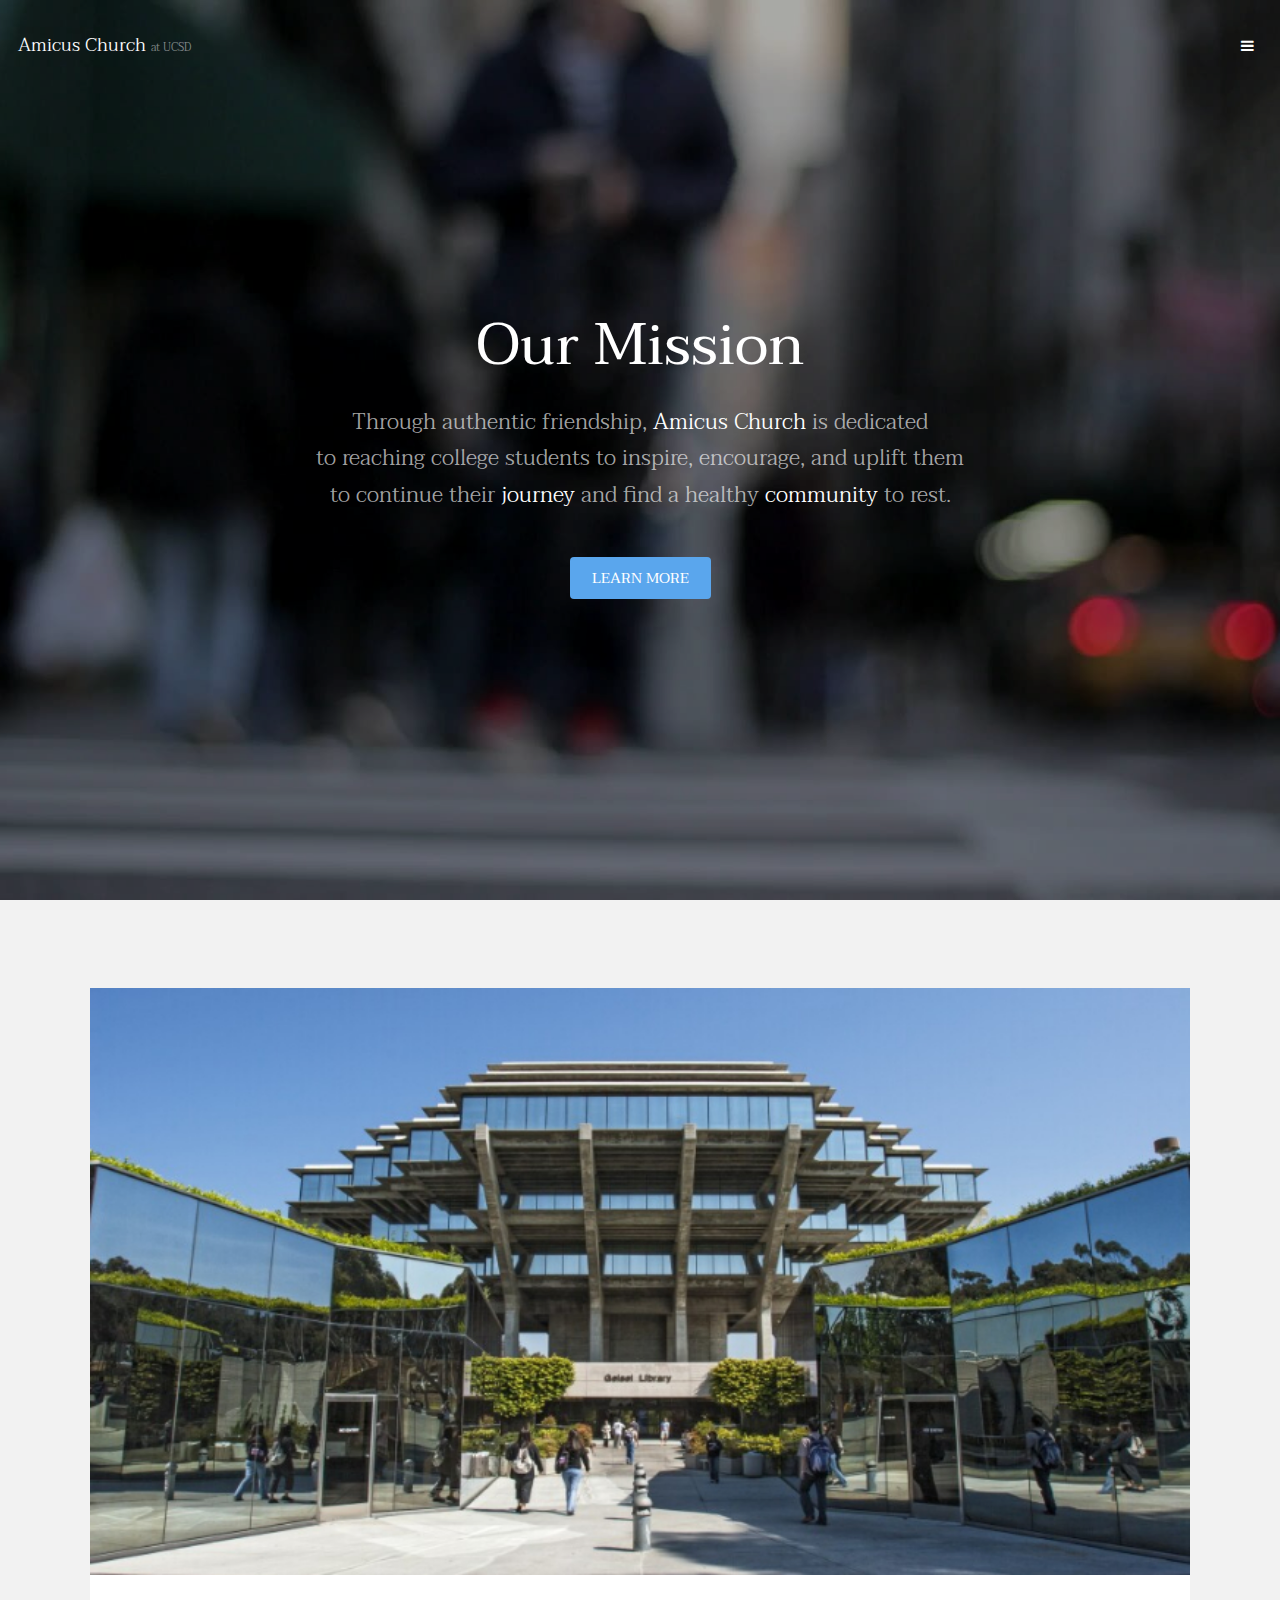
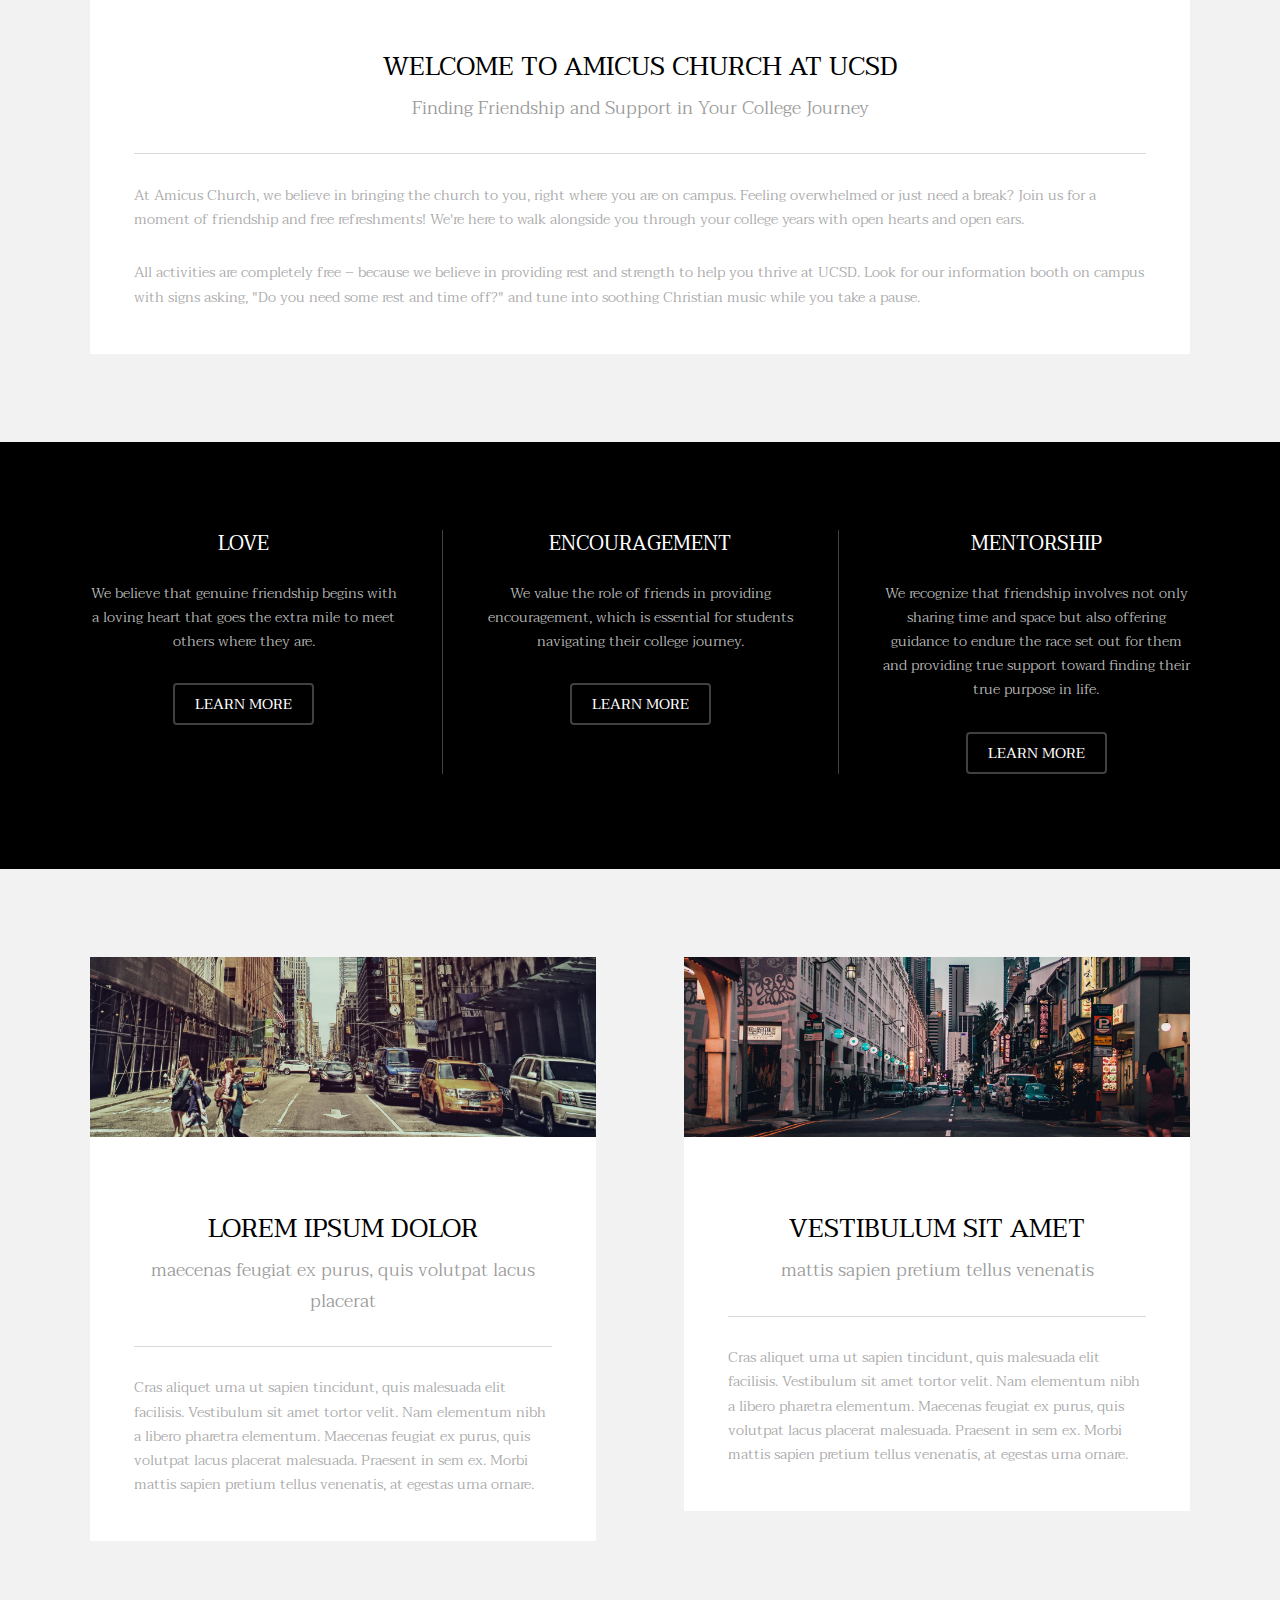
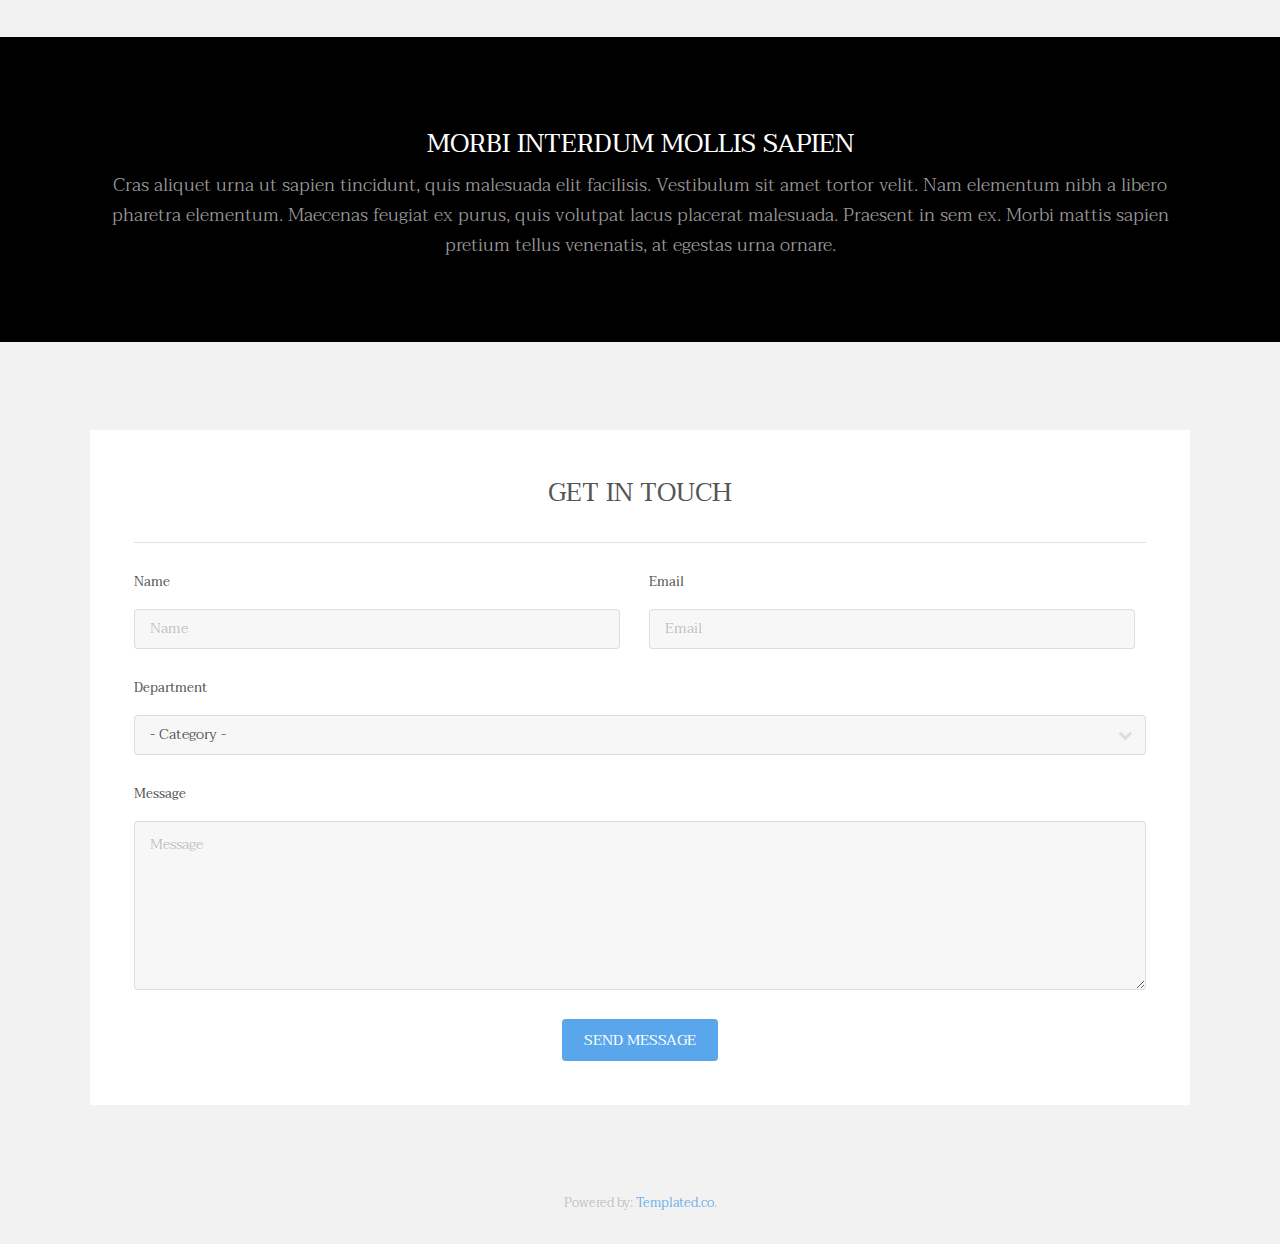
==== index.html @ c32681cb "Update index.html" ====
<!DOCTYPE HTML>
<!--
	Transitive by TEMPLATED
	templated.co @templatedco
	Released for free under the Creative Commons Attribution 3.0 license (templated.co/license)
--><html><head><title>Amicus Church at UCSD</title><meta charset="utf-8"><meta name="robots" content="index, follow, max-image-preview:large, max-snippet:-1, max-video-preview:-1"><meta name="viewport" content="width=device-width, initial-scale=1"><link rel="stylesheet" href="assets/css/main.css"></head><body>

		<!-- Header -->
			<header id="header" class="alt"><div class="logo"><a href="index.html">Amicus Church <span>at UCSD</span></a></div>
				<a href="#menu" class="toggle"><span>Menu</span></a>
			</header><!-- Nav --><nav id="menu"><ul class="links"><li><a href="index.html">Home</a></li>
					<li><a href="generic.html">Generic</a></li>
					<li><a href="elements.html">Elements</a></li>
				</ul></nav><!-- Banner --><!--
			To use a video as your background, set data-video to the name of your video without
			its extension (eg. images/banner). Your video must be available in both .mp4 and .webm
			formats to work correctly.
		--><section id="banner" data-video="images/banner"><div class="inner">
					<h1>Our Mission</h1>
					<p>Through authentic friendship, <a href="https://templated.co/">Amicus Church</a> is dedicated <br>to reaching college students 
					to inspire, encourage, and uplift them <br>to continue their <a href="https://templated.co/license">journey</a> and 
					find a healthy <a href="https://templated.co/license">community</a> to rest.</p>
					<a href="#one" class="button special scrolly">Learn More</a>
				</div>
			</section><!-- One --><section id="one" class="wrapper style2"><div class="inner">
					<div>
						<div class="box">
							<div class="image fit">
								<img src="images/pic01.jpg" alt="" width="1750" height="750"></div>
							<div class="content">
								<header class="align-center"><h2>Welcome to Amicus Church at UCSD</h2>
									<p>Finding Friendship and Support in Your College Journey</p>
								</header><hr><p>At Amicus Church, we believe in bringing the church to you, right where you are on campus. Feeling overwhelmed or just need a break? Join us for a moment of friendship and free refreshments! We're here to walk alongside you through your college years with open hearts and open ears.</p>
								<p>All activities are completely free – because we believe in providing rest and strength to help you thrive at UCSD. Look for our information booth on campus with signs asking, "Do you need some rest and time off?" and tune into soothing Christian music while you take a pause.</p>
							</div>
						</div>
					</div>
				</div>
			</section><!-- Two --><section id="two" class="wrapper style3"><div class="inner">
					<div id="flexgrid">
						<div>
							<header><h3>Love</h3>
							</header><p>We believe that genuine friendship begins with a loving heart that goes the extra mile to meet others where they are.</p>
							<ul class="actions"><li><a href="#" class="button alt">Learn More</a></li>
							</ul></div>
						<div>
							<header><h3>Encouragement</h3>
							</header><p>We value the role of friends in providing encouragement, which is essential for students navigating their college journey.</p>
							<ul class="actions"><li><a href="#" class="button alt">Learn More</a></li>
							</ul></div>
						<div>
							<header><h3>Mentorship</h3>
							</header><p>We recognize that friendship involves not only sharing time and space but also offering guidance to endure the race set out for them and providing true support toward finding their true purpose in life.</p>
							<ul class="actions"><li><a href="#" class="button alt">Learn More</a></li>
							</ul></div>
					</div>
				</div>
			</section><!-- Three --><section id="three" class="wrapper style2"><div class="inner">
					<div class="grid-style">

						<div>
							<div class="box">
								<div class="image fit">
									<img src="images/pic02.jpg" alt="" width="3472" height="1236"></div>
								<div class="content">
									<header class="align-center"><h2>Lorem ipsum dolor</h2>
										<p>maecenas feugiat ex purus, quis volutpat lacus placerat</p>
									</header><hr><p> Cras aliquet urna ut sapien tincidunt, quis malesuada elit facilisis. Vestibulum sit amet tortor velit. Nam elementum nibh a libero pharetra elementum. Maecenas feugiat ex purus, quis volutpat lacus placerat malesuada. Praesent in sem ex. Morbi mattis sapien pretium tellus venenatis, at egestas urna ornare.</p>
								</div>
							</div>
						</div>

						<div>
							<div class="box">
								<div class="image fit">
									<img src="images/pic03.jpg" alt="" width="3472" height="1236"></div>
								<div class="content">
									<header class="align-center"><h2>Vestibulum sit amet</h2>
										<p>mattis sapien pretium tellus venenatis</p>
									</header><hr><p> Cras aliquet urna ut sapien tincidunt, quis malesuada elit facilisis. Vestibulum sit amet tortor velit. Nam elementum nibh a libero pharetra elementum. Maecenas feugiat ex purus, quis volutpat lacus placerat malesuada. Praesent in sem ex. Morbi mattis sapien pretium tellus venenatis, at egestas urna ornare.</p>
								</div>
							</div>
						</div>

					</div>
				</div>
			</section><!-- Four --><section id="four" class="wrapper style3"><div class="inner">

					<header class="align-center"><h2>Morbi interdum mollis sapien</h2>
						<p>Cras aliquet urna ut sapien tincidunt, quis malesuada elit facilisis. Vestibulum sit amet tortor velit. Nam elementum nibh a libero pharetra elementum. Maecenas feugiat ex purus, quis volutpat lacus placerat malesuada. Praesent in sem ex. Morbi mattis sapien pretium tellus venenatis, at egestas urna ornare.</p>
					</header></div>
			</section><!-- Footer --><footer id="footer" class="wrapper"><div class="inner">
					<section><div class="box">
							<div class="content">
								<h2 class="align-center">Get in Touch</h2>
								<hr><form action="#" method="post">
									<div class="field half first">
										<label for="name">Name</label>
										<input name="name" id="name" type="text" placeholder="Name"></div>
									<div class="field half">
										<label for="email">Email</label>
										<input name="email" id="email" type="email" placeholder="Email"></div>
									<div class="field">
										<label for="dept">Department</label>
										<div class="select-wrapper">
											<select name="dept" id="dept"><option value="">- Category -</option><option value="1">Manufacturing</option><option value="1">Shipping</option><option value="1">Administration</option><option value="1">Human Resources</option></select></div>
									</div>
									<div class="field">
										<label for="message">Message</label>
										<textarea name="message" id="message" rows="6" placeholder="Message"></textarea></div>
									<ul class="actions align-center"><li><input value="Send Message" class="button special" type="submit"></li>
									</ul></form>
							</div>
						</div>
					</section></div>
			</footer><div class="copyright">
				Powered by: <a href="https://templated.co/">Templated.co</a>.
			</div>

		<!-- Scripts -->
			<script src="assets/js/jquery.min.js"></script><script src="assets/js/jquery.scrolly.min.js"></script><script src="assets/js/jquery.scrollex.min.js"></script><script src="assets/js/skel.min.js"></script><script src="assets/js/util.js"></script><script src="assets/js/main.js"></script></body></html>
---- assets/css/main.css ----
@charset "UTF-8";
@import url(font-awesome.min.css);
@import url("https://fonts.googleapis.com/css?family=Taviraj:300,400,700,300i,400i,700i");

/*
	Transitive by TEMPLATED
	templated.co @templatedco
	Released for free under the Creative Commons Attribution 3.0 license (templated.co/license)
*/

/* Reset */

	html, body, div, span, applet, object, iframe, h1, h2, h3, h4, h5, h6, p, blockquote, pre, a, abbr, acronym, address, big, cite, code, del, dfn, em, img, ins, kbd, q, s, samp, small, strike, strong, sub, sup, tt, var, b, u, i, center, dl, dt, dd, ol, ul, li, fieldset, form, label, legend, table, caption, tbody, tfoot, thead, tr, th, td, article, aside, canvas, details, embed, figure, figcaption, footer, header, hgroup, menu, nav, output, ruby, section, summary, time, mark, audio, video {
		margin: 0;
		padding: 0;
		border: 0;
		font-size: 100%;
		font: inherit;
		vertical-align: baseline;
	}

	article, aside, details, figcaption, figure, footer, header, hgroup, menu, nav, section {
		display: block;
	}

	body {
		line-height: 1;
	}
.image.fit img {
	width: 100%;
	height: auto;
}
	ol, ul {
		list-style: none;
	}

	blockquote, q {
		quotes: none;
	}

	blockquote:before, blockquote:after, q:before, q:after {
		content: '';
		content: none;
	}

	table {
		border-collapse: collapse;
		border-spacing: 0;
	}

	body {
		-webkit-text-size-adjust: none;
	}

/* Box Model */

	*, *:before, *:after {
		-moz-box-sizing: border-box;
		-webkit-box-sizing: border-box;
		box-sizing: border-box;
	}

/* Containers */

	.container {
		margin-left: auto;
		margin-right: auto;
	}

	.container.\31 25\25 {
		width: 100%;
		max-width: 100rem;
		min-width: 80rem;
	}

	.container.\37 5\25 {
		width: 60rem;
	}

	.container.\35 0\25 {
		width: 40rem;
	}

	.container.\32 5\25 {
		width: 20rem;
	}

	.container {
		width: 80rem;
	}

	@media screen and (max-width: 1680px) {

		.container.\31 25\25 {
			width: 100%;
			max-width: 100rem;
			min-width: 80rem;
		}

		.container.\37 5\25 {
			width: 60rem;
		}

		.container.\35 0\25 {
			width: 40rem;
		}

		.container.\32 5\25 {
			width: 20rem;
		}

		.container {
			width: 80rem;
		}

	}

	@media screen and (max-width: 1280px) {

		.container.\31 25\25 {
			width: 100%;
			max-width: 81.25rem;
			min-width: 65rem;
		}

		.container.\37 5\25 {
			width: 48.75rem;
		}

		.container.\35 0\25 {
			width: 32.5rem;
		}

		.container.\32 5\25 {
			width: 16.25rem;
		}

		.container {
			width: 65rem;
		}

	}

	@media screen and (max-width: 980px) {

		.container.\31 25\25 {
			width: 100%;
			max-width: 112.5%;
			min-width: 90%;
		}

		.container.\37 5\25 {
			width: 67.5%;
		}

		.container.\35 0\25 {
			width: 45%;
		}

		.container.\32 5\25 {
			width: 22.5%;
		}

		.container {
			width: 90%;
		}

	}

	@media screen and (max-width: 736px) {

		.container.\31 25\25 {
			width: 100%;
			max-width: 112.5%;
			min-width: 90%;
		}

		.container.\37 5\25 {
			width: 67.5%;
		}

		.container.\35 0\25 {
			width: 45%;
		}

		.container.\32 5\25 {
			width: 22.5%;
		}

		.container {
			width: 90% !important;
		}

	}

	@media screen and (max-width: 480px) {

		.container.\31 25\25 {
			width: 100%;
			max-width: 112.5%;
			min-width: 90%;
		}

		.container.\37 5\25 {
			width: 67.5%;
		}

		.container.\35 0\25 {
			width: 45%;
		}

		.container.\32 5\25 {
			width: 22.5%;
		}

		.container {
			width: 90% !important;
		}

	}

/* Grid */

	.row {
		border-bottom: solid 1px transparent;
		-moz-box-sizing: border-box;
		-webkit-box-sizing: border-box;
		box-sizing: border-box;
	}

	.row > * {
		float: left;
		-moz-box-sizing: border-box;
		-webkit-box-sizing: border-box;
		box-sizing: border-box;
	}

	.row:after, .row:before {
		content: '';
		display: block;
		clear: both;
		height: 0;
	}

	.row.uniform > * > :first-child {
		margin-top: 0;
	}

	.row.uniform > * > :last-child {
		margin-bottom: 0;
	}

	.row.\30 \25 > * {
		padding: 0 0 0 0rem;
	}

	.row.\30 \25 {
		margin: 0 0 -1px 0rem;
	}

	.row.uniform.\30 \25 > * {
		padding: 0rem 0 0 0rem;
	}

	.row.uniform.\30 \25 {
		margin: 0rem 0 -1px 0rem;
	}

	.row > * {
		padding: 0 0 0 2rem;
	}

	.row {
		margin: 0 0 -1px -2rem;
	}

	.row.uniform > * {
		padding: 2rem 0 0 2rem;
	}

	.row.uniform {
		margin: -2rem 0 -1px -2rem;
	}

	.row.\32 00\25 > * {
		padding: 0 0 0 4rem;
	}

	.row.\32 00\25 {
		margin: 0 0 -1px -4rem;
	}

	.row.uniform.\32 00\25 > * {
		padding: 4rem 0 0 4rem;
	}

	.row.uniform.\32 00\25 {
		margin: -4rem 0 -1px -4rem;
	}

	.row.\31 50\25 > * {
		padding: 0 0 0 3rem;
	}

	.row.\31 50\25 {
		margin: 0 0 -1px -3rem;
	}

	.row.uniform.\31 50\25 > * {
		padding: 3rem 0 0 3rem;
	}

	.row.uniform.\31 50\25 {
		margin: -3rem 0 -1px -3rem;
	}

	.row.\35 0\25 > * {
		padding: 0 0 0 1rem;
	}

	.row.\35 0\25 {
		margin: 0 0 -1px -1rem;
	}

	.row.uniform.\35 0\25 > * {
		padding: 1rem 0 0 1rem;
	}

	.row.uniform.\35 0\25 {
		margin: -1rem 0 -1px -1rem;
	}

	.row.\32 5\25 > * {
		padding: 0 0 0 0.5rem;
	}

	.row.\32 5\25 {
		margin: 0 0 -1px -0.5rem;
	}

	.row.uniform.\32 5\25 > * {
		padding: 0.5rem 0 0 0.5rem;
	}

	.row.uniform.\32 5\25 {
		margin: -0.5rem 0 -1px -0.5rem;
	}

	.\31 2u, .\31 2u\24 {
		width: 100%;
		clear: none;
		margin-left: 0;
	}

	.\31 1u, .\31 1u\24 {
		width: 91.6666666667%;
		clear: none;
		margin-left: 0;
	}

	.\31 0u, .\31 0u\24 {
		width: 83.3333333333%;
		clear: none;
		margin-left: 0;
	}

	.\39 u, .\39 u\24 {
		width: 75%;
		clear: none;
		margin-left: 0;
	}

	.\38 u, .\38 u\24 {
		width: 66.6666666667%;
		clear: none;
		margin-left: 0;
	}

	.\37 u, .\37 u\24 {
		width: 58.3333333333%;
		clear: none;
		margin-left: 0;
	}

	.\36 u, .\36 u\24 {
		width: 50%;
		clear: none;
		margin-left: 0;
	}

	.\35 u, .\35 u\24 {
		width: 41.6666666667%;
		clear: none;
		margin-left: 0;
	}

	.\34 u, .\34 u\24 {
		width: 33.3333333333%;
		clear: none;
		margin-left: 0;
	}

	.\33 u, .\33 u\24 {
		width: 25%;
		clear: none;
		margin-left: 0;
	}

	.\32 u, .\32 u\24 {
		width: 16.6666666667%;
		clear: none;
		margin-left: 0;
	}

	.\31 u, .\31 u\24 {
		width: 8.3333333333%;
		clear: none;
		margin-left: 0;
	}

	.\31 2u\24 + *,
	.\31 1u\24 + *,
	.\31 0u\24 + *,
	.\39 u\24 + *,
	.\38 u\24 + *,
	.\37 u\24 + *,
	.\36 u\24 + *,
	.\35 u\24 + *,
	.\34 u\24 + *,
	.\33 u\24 + *,
	.\32 u\24 + *,
	.\31 u\24 + * {
		clear: left;
	}

	.\-11u {
		margin-left: 91.66667%;
	}

	.\-10u {
		margin-left: 83.33333%;
	}

	.\-9u {
		margin-left: 75%;
	}

	.\-8u {
		margin-left: 66.66667%;
	}

	.\-7u {
		margin-left: 58.33333%;
	}

	.\-6u {
		margin-left: 50%;
	}

	.\-5u {
		margin-left: 41.66667%;
	}

	.\-4u {
		margin-left: 33.33333%;
	}

	.\-3u {
		margin-left: 25%;
	}

	.\-2u {
		margin-left: 16.66667%;
	}

	.\-1u {
		margin-left: 8.33333%;
	}

	@media screen and (max-width: 1680px) {

		.row > * {
			padding: 0 0 0 2rem;
		}

		.row {
			margin: 0 0 -1px -2rem;
		}

		.row.uniform > * {
			padding: 2rem 0 0 2rem;
		}

		.row.uniform {
			margin: -2rem 0 -1px -2rem;
		}

		.row.\32 00\25 > * {
			padding: 0 0 0 4rem;
		}

		.row.\32 00\25 {
			margin: 0 0 -1px -4rem;
		}

		.row.uniform.\32 00\25 > * {
			padding: 4rem 0 0 4rem;
		}

		.row.uniform.\32 00\25 {
			margin: -4rem 0 -1px -4rem;
		}

		.row.\31 50\25 > * {
			padding: 0 0 0 3rem;
		}

		.row.\31 50\25 {
			margin: 0 0 -1px -3rem;
		}

		.row.uniform.\31 50\25 > * {
			padding: 3rem 0 0 3rem;
		}

		.row.uniform.\31 50\25 {
			margin: -3rem 0 -1px -3rem;
		}

		.row.\35 0\25 > * {
			padding: 0 0 0 1rem;
		}

		.row.\35 0\25 {
			margin: 0 0 -1px -1rem;
		}

		.row.uniform.\35 0\25 > * {
			padding: 1rem 0 0 1rem;
		}

		.row.uniform.\35 0\25 {
			margin: -1rem 0 -1px -1rem;
		}

		.row.\32 5\25 > * {
			padding: 0 0 0 0.5rem;
		}

		.row.\32 5\25 {
			margin: 0 0 -1px -0.5rem;
		}

		.row.uniform.\32 5\25 > * {
			padding: 0.5rem 0 0 0.5rem;
		}

		.row.uniform.\32 5\25 {
			margin: -0.5rem 0 -1px -0.5rem;
		}

		.\31 2u\28xlarge\29, .\31 2u\24\28xlarge\29 {
			width: 100%;
			clear: none;
			margin-left: 0;
		}

		.\31 1u\28xlarge\29, .\31 1u\24\28xlarge\29 {
			width: 91.6666666667%;
			clear: none;
			margin-left: 0;
		}

		.\31 0u\28xlarge\29, .\31 0u\24\28xlarge\29 {
			width: 83.3333333333%;
			clear: none;
			margin-left: 0;
		}

		.\39 u\28xlarge\29, .\39 u\24\28xlarge\29 {
			width: 75%;
			clear: none;
			margin-left: 0;
		}

		.\38 u\28xlarge\29, .\38 u\24\28xlarge\29 {
			width: 66.6666666667%;
			clear: none;
			margin-left: 0;
		}

		.\37 u\28xlarge\29, .\37 u\24\28xlarge\29 {
			width: 58.3333333333%;
			clear: none;
			margin-left: 0;
		}

		.\36 u\28xlarge\29, .\36 u\24\28xlarge\29 {
			width: 50%;
			clear: none;
			margin-left: 0;
		}

		.\35 u\28xlarge\29, .\35 u\24\28xlarge\29 {
			width: 41.6666666667%;
			clear: none;
			margin-left: 0;
		}

		.\34 u\28xlarge\29, .\34 u\24\28xlarge\29 {
			width: 33.3333333333%;
			clear: none;
			margin-left: 0;
		}

		.\33 u\28xlarge\29, .\33 u\24\28xlarge\29 {
			width: 25%;
			clear: none;
			margin-left: 0;
		}

		.\32 u\28xlarge\29, .\32 u\24\28xlarge\29 {
			width: 16.6666666667%;
			clear: none;
			margin-left: 0;
		}

		.\31 u\28xlarge\29, .\31 u\24\28xlarge\29 {
			width: 8.3333333333%;
			clear: none;
			margin-left: 0;
		}

		.\31 2u\24\28xlarge\29 + *,
		.\31 1u\24\28xlarge\29 + *,
		.\31 0u\24\28xlarge\29 + *,
		.\39 u\24\28xlarge\29 + *,
		.\38 u\24\28xlarge\29 + *,
		.\37 u\24\28xlarge\29 + *,
		.\36 u\24\28xlarge\29 + *,
		.\35 u\24\28xlarge\29 + *,
		.\34 u\24\28xlarge\29 + *,
		.\33 u\24\28xlarge\29 + *,
		.\32 u\24\28xlarge\29 + *,
		.\31 u\24\28xlarge\29 + * {
			clear: left;
		}

		.\-11u\28xlarge\29 {
			margin-left: 91.66667%;
		}

		.\-10u\28xlarge\29 {
			margin-left: 83.33333%;
		}

		.\-9u\28xlarge\29 {
			margin-left: 75%;
		}

		.\-8u\28xlarge\29 {
			margin-left: 66.66667%;
		}

		.\-7u\28xlarge\29 {
			margin-left: 58.33333%;
		}

		.\-6u\28xlarge\29 {
			margin-left: 50%;
		}

		.\-5u\28xlarge\29 {
			margin-left: 41.66667%;
		}

		.\-4u\28xlarge\29 {
			margin-left: 33.33333%;
		}

		.\-3u\28xlarge\29 {
			margin-left: 25%;
		}

		.\-2u\28xlarge\29 {
			margin-left: 16.66667%;
		}

		.\-1u\28xlarge\29 {
			margin-left: 8.33333%;
		}

	}

	@media screen and (max-width: 1280px) {

		.row > * {
			padding: 0 0 0 1.5rem;
		}

		.row {
			margin: 0 0 -1px -1.5rem;
		}

		.row.uniform > * {
			padding: 1.5rem 0 0 1.5rem;
		}

		.row.uniform {
			margin: -1.5rem 0 -1px -1.5rem;
		}

		.row.\32 00\25 > * {
			padding: 0 0 0 3rem;
		}

		.row.\32 00\25 {
			margin: 0 0 -1px -3rem;
		}

		.row.uniform.\32 00\25 > * {
			padding: 3rem 0 0 3rem;
		}

		.row.uniform.\32 00\25 {
			margin: -3rem 0 -1px -3rem;
		}

		.row.\31 50\25 > * {
			padding: 0 0 0 2.25rem;
		}

		.row.\31 50\25 {
			margin: 0 0 -1px -2.25rem;
		}

		.row.uniform.\31 50\25 > * {
			padding: 2.25rem 0 0 2.25rem;
		}

		.row.uniform.\31 50\25 {
			margin: -2.25rem 0 -1px -2.25rem;
		}

		.row.\35 0\25 > * {
			padding: 0 0 0 0.75rem;
		}

		.row.\35 0\25 {
			margin: 0 0 -1px -0.75rem;
		}

		.row.uniform.\35 0\25 > * {
			padding: 0.75rem 0 0 0.75rem;
		}

		.row.uniform.\35 0\25 {
			margin: -0.75rem 0 -1px -0.75rem;
		}

		.row.\32 5\25 > * {
			padding: 0 0 0 0.375rem;
		}

		.row.\32 5\25 {
			margin: 0 0 -1px -0.375rem;
		}

		.row.uniform.\32 5\25 > * {
			padding: 0.375rem 0 0 0.375rem;
		}

		.row.uniform.\32 5\25 {
			margin: -0.375rem 0 -1px -0.375rem;
		}

		.\31 2u\28large\29, .\31 2u\24\28large\29 {
			width: 100%;
			clear: none;
			margin-left: 0;
		}

		.\31 1u\28large\29, .\31 1u\24\28large\29 {
			width: 91.6666666667%;
			clear: none;
			margin-left: 0;
		}

		.\31 0u\28large\29, .\31 0u\24\28large\29 {
			width: 83.3333333333%;
			clear: none;
			margin-left: 0;
		}

		.\39 u\28large\29, .\39 u\24\28large\29 {
			width: 75%;
			clear: none;
			margin-left: 0;
		}

		.\38 u\28large\29, .\38 u\24\28large\29 {
			width: 66.6666666667%;
			clear: none;
			margin-left: 0;
		}

		.\37 u\28large\29, .\37 u\24\28large\29 {
			width: 58.3333333333%;
			clear: none;
			margin-left: 0;
		}

		.\36 u\28large\29, .\36 u\24\28large\29 {
			width: 50%;
			clear: none;
			margin-left: 0;
		}

		.\35 u\28large\29, .\35 u\24\28large\29 {
			width: 41.6666666667%;
			clear: none;
			margin-left: 0;
		}

		.\34 u\28large\29, .\34 u\24\28large\29 {
			width: 33.3333333333%;
			clear: none;
			margin-left: 0;
		}

		.\33 u\28large\29, .\33 u\24\28large\29 {
			width: 25%;
			clear: none;
			margin-left: 0;
		}

		.\32 u\28large\29, .\32 u\24\28large\29 {
			width: 16.6666666667%;
			clear: none;
			margin-left: 0;
		}

		.\31 u\28large\29, .\31 u\24\28large\29 {
			width: 8.3333333333%;
			clear: none;
			margin-left: 0;
		}

		.\31 2u\24\28large\29 + *,
		.\31 1u\24\28large\29 + *,
		.\31 0u\24\28large\29 + *,
		.\39 u\24\28large\29 + *,
		.\38 u\24\28large\29 + *,
		.\37 u\24\28large\29 + *,
		.\36 u\24\28large\29 + *,
		.\35 u\24\28large\29 + *,
		.\34 u\24\28large\29 + *,
		.\33 u\24\28large\29 + *,
		.\32 u\24\28large\29 + *,
		.\31 u\24\28large\29 + * {
			clear: left;
		}

		.\-11u\28large\29 {
			margin-left: 91.66667%;
		}

		.\-10u\28large\29 {
			margin-left: 83.33333%;
		}

		.\-9u\28large\29 {
			margin-left: 75%;
		}

		.\-8u\28large\29 {
			margin-left: 66.66667%;
		}

		.\-7u\28large\29 {
			margin-left: 58.33333%;
		}

		.\-6u\28large\29 {
			margin-left: 50%;
		}

		.\-5u\28large\29 {
			margin-left: 41.66667%;
		}

		.\-4u\28large\29 {
			margin-left: 33.33333%;
		}

		.\-3u\28large\29 {
			margin-left: 25%;
		}

		.\-2u\28large\29 {
			margin-left: 16.66667%;
		}

		.\-1u\28large\29 {
			margin-left: 8.33333%;
		}

	}

	@media screen and (max-width: 980px) {

		.row > * {
			padding: 0 0 0 1.5rem;
		}

		.row {
			margin: 0 0 -1px -1.5rem;
		}

		.row.uniform > * {
			padding: 1.5rem 0 0 1.5rem;
		}

		.row.uniform {
			margin: -1.5rem 0 -1px -1.5rem;
		}

		.row.\32 00\25 > * {
			padding: 0 0 0 3rem;
		}

		.row.\32 00\25 {
			margin: 0 0 -1px -3rem;
		}

		.row.uniform.\32 00\25 > * {
			padding: 3rem 0 0 3rem;
		}

		.row.uniform.\32 00\25 {
			margin: -3rem 0 -1px -3rem;
		}

		.row.\31 50\25 > * {
			padding: 0 0 0 2.25rem;
		}

		.row.\31 50\25 {
			margin: 0 0 -1px -2.25rem;
		}

		.row.uniform.\31 50\25 > * {
			padding: 2.25rem 0 0 2.25rem;
		}

		.row.uniform.\31 50\25 {
			margin: -2.25rem 0 -1px -2.25rem;
		}

		.row.\35 0\25 > * {
			padding: 0 0 0 0.75rem;
		}

		.row.\35 0\25 {
			margin: 0 0 -1px -0.75rem;
		}

		.row.uniform.\35 0\25 > * {
			padding: 0.75rem 0 0 0.75rem;
		}

		.row.uniform.\35 0\25 {
			margin: -0.75rem 0 -1px -0.75rem;
		}

		.row.\32 5\25 > * {
			padding: 0 0 0 0.375rem;
		}

		.row.\32 5\25 {
			margin: 0 0 -1px -0.375rem;
		}

		.row.uniform.\32 5\25 > * {
			padding: 0.375rem 0 0 0.375rem;
		}

		.row.uniform.\32 5\25 {
			margin: -0.375rem 0 -1px -0.375rem;
		}

		.\31 2u\28medium\29, .\31 2u\24\28medium\29 {
			width: 100%;
			clear: none;
			margin-left: 0;
		}

		.\31 1u\28medium\29, .\31 1u\24\28medium\29 {
			width: 91.6666666667%;
			clear: none;
			margin-left: 0;
		}

		.\31 0u\28medium\29, .\31 0u\24\28medium\29 {
			width: 83.3333333333%;
			clear: none;
			margin-left: 0;
		}

		.\39 u\28medium\29, .\39 u\24\28medium\29 {
			width: 75%;
			clear: none;
			margin-left: 0;
		}

		.\38 u\28medium\29, .\38 u\24\28medium\29 {
			width: 66.6666666667%;
			clear: none;
			margin-left: 0;
		}

		.\37 u\28medium\29, .\37 u\24\28medium\29 {
			width: 58.3333333333%;
			clear: none;
			margin-left: 0;
		}

		.\36 u\28medium\29, .\36 u\24\28medium\29 {
			width: 50%;
			clear: none;
			margin-left: 0;
		}

		.\35 u\28medium\29, .\35 u\24\28medium\29 {
			width: 41.6666666667%;
			clear: none;
			margin-left: 0;
		}

		.\34 u\28medium\29, .\34 u\24\28medium\29 {
			width: 33.3333333333%;
			clear: none;
			margin-left: 0;
		}

		.\33 u\28medium\29, .\33 u\24\28medium\29 {
			width: 25%;
			clear: none;
			margin-left: 0;
		}

		.\32 u\28medium\29, .\32 u\24\28medium\29 {
			width: 16.6666666667%;
			clear: none;
			margin-left: 0;
		}

		.\31 u\28medium\29, .\31 u\24\28medium\29 {
			width: 8.3333333333%;
			clear: none;
			margin-left: 0;
		}

		.\31 2u\24\28medium\29 + *,
		.\31 1u\24\28medium\29 + *,
		.\31 0u\24\28medium\29 + *,
		.\39 u\24\28medium\29 + *,
		.\38 u\24\28medium\29 + *,
		.\37 u\24\28medium\29 + *,
		.\36 u\24\28medium\29 + *,
		.\35 u\24\28medium\29 + *,
		.\34 u\24\28medium\29 + *,
		.\33 u\24\28medium\29 + *,
		.\32 u\24\28medium\29 + *,
		.\31 u\24\28medium\29 + * {
			clear: left;
		}

		.\-11u\28medium\29 {
			margin-left: 91.66667%;
		}

		.\-10u\28medium\29 {
			margin-left: 83.33333%;
		}

		.\-9u\28medium\29 {
			margin-left: 75%;
		}

		.\-8u\28medium\29 {
			margin-left: 66.66667%;
		}

		.\-7u\28medium\29 {
			margin-left: 58.33333%;
		}

		.\-6u\28medium\29 {
			margin-left: 50%;
		}

		.\-5u\28medium\29 {
			margin-left: 41.66667%;
		}

		.\-4u\28medium\29 {
			margin-left: 33.33333%;
		}

		.\-3u\28medium\29 {
			margin-left: 25%;
		}

		.\-2u\28medium\29 {
			margin-left: 16.66667%;
		}

		.\-1u\28medium\29 {
			margin-left: 8.33333%;
		}

	}

	@media screen and (max-width: 736px) {

		.row > * {
			padding: 0 0 0 1.25rem;
		}

		.row {
			margin: 0 0 -1px -1.25rem;
		}

		.row.uniform > * {
			padding: 1.25rem 0 0 1.25rem;
		}

		.row.uniform {
			margin: -1.25rem 0 -1px -1.25rem;
		}

		.row.\32 00\25 > * {
			padding: 0 0 0 2.5rem;
		}

		.row.\32 00\25 {
			margin: 0 0 -1px -2.5rem;
		}

		.row.uniform.\32 00\25 > * {
			padding: 2.5rem 0 0 2.5rem;
		}

		.row.uniform.\32 00\25 {
			margin: -2.5rem 0 -1px -2.5rem;
		}

		.row.\31 50\25 > * {
			padding: 0 0 0 1.875rem;
		}

		.row.\31 50\25 {
			margin: 0 0 -1px -1.875rem;
		}

		.row.uniform.\31 50\25 > * {
			padding: 1.875rem 0 0 1.875rem;
		}

		.row.uniform.\31 50\25 {
			margin: -1.875rem 0 -1px -1.875rem;
		}

		.row.\35 0\25 > * {
			padding: 0 0 0 0.625rem;
		}

		.row.\35 0\25 {
			margin: 0 0 -1px -0.625rem;
		}

		.row.uniform.\35 0\25 > * {
			padding: 0.625rem 0 0 0.625rem;
		}

		.row.uniform.\35 0\25 {
			margin: -0.625rem 0 -1px -0.625rem;
		}

		.row.\32 5\25 > * {
			padding: 0 0 0 0.3125rem;
		}

		.row.\32 5\25 {
			margin: 0 0 -1px -0.3125rem;
		}

		.row.uniform.\32 5\25 > * {
			padding: 0.3125rem 0 0 0.3125rem;
		}

		.row.uniform.\32 5\25 {
			margin: -0.3125rem 0 -1px -0.3125rem;
		}

		.\31 2u\28small\29, .\31 2u\24\28small\29 {
			width: 100%;
			clear: none;
			margin-left: 0;
		}

		.\31 1u\28small\29, .\31 1u\24\28small\29 {
			width: 91.6666666667%;
			clear: none;
			margin-left: 0;
		}

		.\31 0u\28small\29, .\31 0u\24\28small\29 {
			width: 83.3333333333%;
			clear: none;
			margin-left: 0;
		}

		.\39 u\28small\29, .\39 u\24\28small\29 {
			width: 75%;
			clear: none;
			margin-left: 0;
		}

		.\38 u\28small\29, .\38 u\24\28small\29 {
			width: 66.6666666667%;
			clear: none;
			margin-left: 0;
		}

		.\37 u\28small\29, .\37 u\24\28small\29 {
			width: 58.3333333333%;
			clear: none;
			margin-left: 0;
		}

		.\36 u\28small\29, .\36 u\24\28small\29 {
			width: 50%;
			clear: none;
			margin-left: 0;
		}

		.\35 u\28small\29, .\35 u\24\28small\29 {
			width: 41.6666666667%;
			clear: none;
			margin-left: 0;
		}

		.\34 u\28small\29, .\34 u\24\28small\29 {
			width: 33.3333333333%;
			clear: none;
			margin-left: 0;
		}

		.\33 u\28small\29, .\33 u\24\28small\29 {
			width: 25%;
			clear: none;
			margin-left: 0;
		}

		.\32 u\28small\29, .\32 u\24\28small\29 {
			width: 16.6666666667%;
			clear: none;
			margin-left: 0;
		}

		.\31 u\28small\29, .\31 u\24\28small\29 {
			width: 8.3333333333%;
			clear: none;
			margin-left: 0;
		}

		.\31 2u\24\28small\29 + *,
		.\31 1u\24\28small\29 + *,
		.\31 0u\24\28small\29 + *,
		.\39 u\24\28small\29 + *,
		.\38 u\24\28small\29 + *,
		.\37 u\24\28small\29 + *,
		.\36 u\24\28small\29 + *,
		.\35 u\24\28small\29 + *,
		.\34 u\24\28small\29 + *,
		.\33 u\24\28small\29 + *,
		.\32 u\24\28small\29 + *,
		.\31 u\24\28small\29 + * {
			clear: left;
		}

		.\-11u\28small\29 {
			margin-left: 91.66667%;
		}

		.\-10u\28small\29 {
			margin-left: 83.33333%;
		}

		.\-9u\28small\29 {
			margin-left: 75%;
		}

		.\-8u\28small\29 {
			margin-left: 66.66667%;
		}

		.\-7u\28small\29 {
			margin-left: 58.33333%;
		}

		.\-6u\28small\29 {
			margin-left: 50%;
		}

		.\-5u\28small\29 {
			margin-left: 41.66667%;
		}

		.\-4u\28small\29 {
			margin-left: 33.33333%;
		}

		.\-3u\28small\29 {
			margin-left: 25%;
		}

		.\-2u\28small\29 {
			margin-left: 16.66667%;
		}

		.\-1u\28small\29 {
			margin-left: 8.33333%;
		}

	}

	@media screen and (max-width: 480px) {

		.row > * {
			padding: 0 0 0 1.25rem;
		}

		.row {
			margin: 0 0 -1px -1.25rem;
		}

		.row.uniform > * {
			padding: 1.25rem 0 0 1.25rem;
		}

		.row.uniform {
			margin: -1.25rem 0 -1px -1.25rem;
		}

		.row.\32 00\25 > * {
			padding: 0 0 0 2.5rem;
		}

		.row.\32 00\25 {
			margin: 0 0 -1px -2.5rem;
		}

		.row.uniform.\32 00\25 > * {
			padding: 2.5rem 0 0 2.5rem;
		}

		.row.uniform.\32 00\25 {
			margin: -2.5rem 0 -1px -2.5rem;
		}

		.row.\31 50\25 > * {
			padding: 0 0 0 1.875rem;
		}

		.row.\31 50\25 {
			margin: 0 0 -1px -1.875rem;
		}

		.row.uniform.\31 50\25 > * {
			padding: 1.875rem 0 0 1.875rem;
		}

		.row.uniform.\31 50\25 {
			margin: -1.875rem 0 -1px -1.875rem;
		}

		.row.\35 0\25 > * {
			padding: 0 0 0 0.625rem;
		}

		.row.\35 0\25 {
			margin: 0 0 -1px -0.625rem;
		}

		.row.uniform.\35 0\25 > * {
			padding: 0.625rem 0 0 0.625rem;
		}

		.row.uniform.\35 0\25 {
			margin: -0.625rem 0 -1px -0.625rem;
		}

		.row.\32 5\25 > * {
			padding: 0 0 0 0.3125rem;
		}

		.row.\32 5\25 {
			margin: 0 0 -1px -0.3125rem;
		}

		.row.uniform.\32 5\25 > * {
			padding: 0.3125rem 0 0 0.3125rem;
		}

		.row.uniform.\32 5\25 {
			margin: -0.3125rem 0 -1px -0.3125rem;
		}

		.\31 2u\28xsmall\29, .\31 2u\24\28xsmall\29 {
			width: 100%;
			clear: none;
			margin-left: 0;
		}

		.\31 1u\28xsmall\29, .\31 1u\24\28xsmall\29 {
			width: 91.6666666667%;
			clear: none;
			margin-left: 0;
		}

		.\31 0u\28xsmall\29, .\31 0u\24\28xsmall\29 {
			width: 83.3333333333%;
			clear: none;
			margin-left: 0;
		}

		.\39 u\28xsmall\29, .\39 u\24\28xsmall\29 {
			width: 75%;
			clear: none;
			margin-left: 0;
		}

		.\38 u\28xsmall\29, .\38 u\24\28xsmall\29 {
			width: 66.6666666667%;
			clear: none;
			margin-left: 0;
		}

		.\37 u\28xsmall\29, .\37 u\24\28xsmall\29 {
			width: 58.3333333333%;
			clear: none;
			margin-left: 0;
		}

		.\36 u\28xsmall\29, .\36 u\24\28xsmall\29 {
			width: 50%;
			clear: none;
			margin-left: 0;
		}

		.\35 u\28xsmall\29, .\35 u\24\28xsmall\29 {
			width: 41.6666666667%;
			clear: none;
			margin-left: 0;
		}

		.\34 u\28xsmall\29, .\34 u\24\28xsmall\29 {
			width: 33.3333333333%;
			clear: none;
			margin-left: 0;
		}

		.\33 u\28xsmall\29, .\33 u\24\28xsmall\29 {
			width: 25%;
			clear: none;
			margin-left: 0;
		}

		.\32 u\28xsmall\29, .\32 u\24\28xsmall\29 {
			width: 16.6666666667%;
			clear: none;
			margin-left: 0;
		}

		.\31 u\28xsmall\29, .\31 u\24\28xsmall\29 {
			width: 8.3333333333%;
			clear: none;
			margin-left: 0;
		}

		.\31 2u\24\28xsmall\29 + *,
		.\31 1u\24\28xsmall\29 + *,
		.\31 0u\24\28xsmall\29 + *,
		.\39 u\24\28xsmall\29 + *,
		.\38 u\24\28xsmall\29 + *,
		.\37 u\24\28xsmall\29 + *,
		.\36 u\24\28xsmall\29 + *,
		.\35 u\24\28xsmall\29 + *,
		.\34 u\24\28xsmall\29 + *,
		.\33 u\24\28xsmall\29 + *,
		.\32 u\24\28xsmall\29 + *,
		.\31 u\24\28xsmall\29 + * {
			clear: left;
		}

		.\-11u\28xsmall\29 {
			margin-left: 91.66667%;
		}

		.\-10u\28xsmall\29 {
			margin-left: 83.33333%;
		}

		.\-9u\28xsmall\29 {
			margin-left: 75%;
		}

		.\-8u\28xsmall\29 {
			margin-left: 66.66667%;
		}

		.\-7u\28xsmall\29 {
			margin-left: 58.33333%;
		}

		.\-6u\28xsmall\29 {
			margin-left: 50%;
		}

		.\-5u\28xsmall\29 {
			margin-left: 41.66667%;
		}

		.\-4u\28xsmall\29 {
			margin-left: 33.33333%;
		}

		.\-3u\28xsmall\29 {
			margin-left: 25%;
		}

		.\-2u\28xsmall\29 {
			margin-left: 16.66667%;
		}

		.\-1u\28xsmall\29 {
			margin-left: 8.33333%;
		}

	}

/* Basic */

	@-ms-viewport {
		width: device-width;
	}

	body {
		-ms-overflow-style: scrollbar;
	}

	@media screen and (max-width: 480px) {

		html, body {
			min-width: 320px;
		}

	}

	body {
		background: #fff;
	}

		body.is-loading *, body.is-loading *:before, body.is-loading *:after {
			-moz-animation: none !important;
			-webkit-animation: none !important;
			-ms-animation: none !important;
			animation: none !important;
			-moz-transition: none !important;
			-webkit-transition: none !important;
			-ms-transition: none !important;
			transition: none !important;
		}

/* Type */

	html {
		font-size: 13pt;
	}

		@media screen and (max-width: 1680px) {

			html {
				font-size: 11pt;
			}

		}

		@media screen and (max-width: 1280px) {

			html {
				font-size: 11pt;
			}

		}

		@media screen and (max-width: 980px) {

			html {
				font-size: 12pt;
			}

		}

		@media screen and (max-width: 736px) {

			html {
				font-size: 12pt;
			}

		}

		@media screen and (max-width: 480px) {

			html {
				font-size: 12pt;
			}

		}

	body {
		background-color: #fff;
		color: #444;
	}

	body, input, select, textarea {
		font-family: "Taviraj", serif;
		font-weight: 300;
		font-size: 1rem;
		line-height: 1.65;
	}

	a {
		text-decoration: underline;
	}

		a:hover {
			text-decoration: none;
		}

	strong, b {
		font-weight: 400;
	}

	em, i {
		font-style: italic;
	}

	p {
		margin: 0 0 2rem 0;
	}

	h1, h2, h3, h4, h5, h6 {
		font-weight: 400;
		line-height: 1.5;
		margin: 0 0 1.5rem 0;
	}

		h1 a, h2 a, h3 a, h4 a, h5 a, h6 a {
			color: inherit;
			text-decoration: none;
		}

	h2 {
		font-size: 1.75rem;
		text-transform: uppercase;
	}

		@media screen and (max-width: 736px) {

			h2 {
				font-size: 1.5rem;
			}

		}

	h3 {
		font-size: 1.35rem;
		text-transform: uppercase;
	}

	h4 {
		font-size: 1.1rem;
	}

	h5 {
		font-size: 0.9rem;
	}

	h6 {
		font-size: 0.7rem;
	}

	sub {
		font-size: 0.8rem;
		position: relative;
		top: 0.5rem;
	}

	sup {
		font-size: 0.8rem;
		position: relative;
		top: -0.5rem;
	}

	blockquote {
		border-left: solid 4px;
		font-style: italic;
		margin: 0 0 2rem 0;
		padding: 0.5rem 0 0.5rem 2rem;
	}

	code {
		border-radius: 4px;
		border: solid 1px;
		font-family: "Courier New", monospace;
		font-size: 0.9rem;
		margin: 0 0.25rem;
		padding: 0.25rem 0.65rem;
	}

	pre {
		-webkit-overflow-scrolling: touch;
		font-family: "Courier New", monospace;
		font-size: 0.9rem;
		margin: 0 0 2rem 0;
	}

		pre code {
			display: block;
			line-height: 1.75;
			padding: 1rem 1.5rem;
			overflow-x: auto;
		}

	hr {
		border: 0;
		border-bottom: solid 1px;
		margin: 2rem 0;
	}

		hr.major {
			margin: 3rem 0;
		}

	.align-left {
		text-align: left;
	}

	.align-center {
		text-align: center;
	}

	.align-right {
		text-align: right;
	}

	input, select, textarea {
		color: #555;
	}

	a {
		color: #5AA6ED;
	}

	strong, b {
		color: #555;
	}

	h1, h2, h3, h4, h5, h6 {
		color: #555;
	}

	blockquote {
		border-left-color: rgba(144, 144, 144, 0.25);
	}

	code {
		background: rgba(144, 144, 144, 0.075);
		border-color: rgba(144, 144, 144, 0.25);
	}

	hr {
		border-bottom-color: rgba(144, 144, 144, 0.25);
	}

/* Box */

	.box {
		margin-bottom: 2rem;
		background: #FFF;
	}

		.box .content {
			padding: 3rem;
		}

		.box > :last-child,
		.box > :last-child > :last-child,
		.box > :last-child > :last-child > :last-child {
			margin-bottom: 0;
		}

		.box.alt {
			border: 0;
			border-radius: 0;
			padding: 0;
		}

		@media screen and (max-width: 736px) {

			.box .content {
				padding: 2rem;
			}

		}

	.box {
		border-color: rgba(144, 144, 144, 0.25);
	}

/* Button */

	input[type="submit"],
	input[type="reset"],
	input[type="button"],
	button,
	.button {
		-moz-appearance: none;
		-webkit-appearance: none;
		-ms-appearance: none;
		appearance: none;
		-moz-transition: background-color 0.2s ease-in-out, color 0.2s ease-in-out;
		-webkit-transition: background-color 0.2s ease-in-out, color 0.2s ease-in-out;
		-ms-transition: background-color 0.2s ease-in-out, color 0.2s ease-in-out;
		transition: background-color 0.2s ease-in-out, color 0.2s ease-in-out;
		border-radius: 4px;
		border: 0;
		cursor: pointer;
		display: inline-block;
		font-weight: 400;
		height: 2.85rem;
		line-height: 2.95rem;
		padding: 0 1.5rem;
		text-align: center;
		text-decoration: none;
		white-space: nowrap;
		text-transform: uppercase;
	}

		input[type="submit"].icon,
		input[type="reset"].icon,
		input[type="button"].icon,
		button.icon,
		.button.icon {
			padding-left: 1.35rem;
		}

			input[type="submit"].icon:before,
			input[type="reset"].icon:before,
			input[type="button"].icon:before,
			button.icon:before,
			.button.icon:before {
				margin-right: 0.5rem;
			}

		input[type="submit"].fit,
		input[type="reset"].fit,
		input[type="button"].fit,
		button.fit,
		.button.fit {
			display: block;
			margin: 0 0 1rem 0;
			width: 100%;
		}

		input[type="submit"].small,
		input[type="reset"].small,
		input[type="button"].small,
		button.small,
		.button.small {
			font-size: 0.8rem;
		}

		input[type="submit"].big,
		input[type="reset"].big,
		input[type="button"].big,
		button.big,
		.button.big {
			font-size: 1.35rem;
		}

		input[type="submit"].disabled, input[type="submit"]:disabled,
		input[type="reset"].disabled,
		input[type="reset"]:disabled,
		input[type="button"].disabled,
		input[type="button"]:disabled,
		button.disabled,
		button:disabled,
		.button.disabled,
		.button:disabled {
			-moz-pointer-events: none;
			-webkit-pointer-events: none;
			-ms-pointer-events: none;
			pointer-events: none;
			opacity: 0.25;
		}

		@media screen and (max-width: 480px) {

			input[type="submit"],
			input[type="reset"],
			input[type="button"],
			button,
			.button {
				padding: 0;
			}

		}

	input[type="submit"],
	input[type="reset"],
	input[type="button"],
	button,
	.button {
		background-color: #f2f2f2;
		color: #000 !important;
	}

		input[type="submit"]:hover,
		input[type="reset"]:hover,
		input[type="button"]:hover,
		button:hover,
		.button:hover {
			background-color: white;
		}

		input[type="submit"]:active,
		input[type="reset"]:active,
		input[type="button"]:active,
		button:active,
		.button:active {
			background-color: #e5e5e5;
		}

		input[type="submit"].alt,
		input[type="reset"].alt,
		input[type="button"].alt,
		button.alt,
		.button.alt {
			background-color: transparent;
			box-shadow: inset 0 0 0 2px rgba(144, 144, 144, 0.25);
			color: #555 !important;
		}

			input[type="submit"].alt:hover,
			input[type="reset"].alt:hover,
			input[type="button"].alt:hover,
			button.alt:hover,
			.button.alt:hover {
				background-color: rgba(144, 144, 144, 0.075);
			}

			input[type="submit"].alt:active,
			input[type="reset"].alt:active,
			input[type="button"].alt:active,
			button.alt:active,
			.button.alt:active {
				background-color: rgba(144, 144, 144, 0.2);
			}

			input[type="submit"].alt.icon:before,
			input[type="reset"].alt.icon:before,
			input[type="button"].alt.icon:before,
			button.alt.icon:before,
			.button.alt.icon:before {
				color: #bbb;
			}

		input[type="submit"].special,
		input[type="reset"].special,
		input[type="button"].special,
		button.special,
		.button.special {
			background-color: #5AA6ED;
			color: #ffffff !important;
		}

			input[type="submit"].special:hover,
			input[type="reset"].special:hover,
			input[type="button"].special:hover,
			button.special:hover,
			.button.special:hover {
				background-color: #71b2f0;
			}

			input[type="submit"].special:active,
			input[type="reset"].special:active,
			input[type="button"].special:active,
			button.special:active,
			.button.special:active {
				background-color: #439aea;
			}

/* Form */

	form {
		margin: 0 0 2rem 0;
	}

		form .field {
			margin-bottom: 2rem;
		}

			form .field.half {
				display: inline-block;
				width: 48%;
			}

				form .field.half.first {
					margin-right: 2.5%;
				}

		@media screen and (max-width: 980px) {

			form .field.half {
				display: block;
				width: 100%;
			}

				form .field.half.first {
					margin-right: 0;
				}

		}

	label {
		display: block;
		font-size: 0.9rem;
		font-weight: 400;
		margin: 0 0 1rem 0;
	}

	input[type="text"],
	input[type="password"],
	input[type="email"],
	select,
	textarea {
		-moz-appearance: none;
		-webkit-appearance: none;
		-ms-appearance: none;
		appearance: none;
		border-radius: 4px;
		border: none;
		border: solid 1px;
		color: inherit;
		display: block;
		outline: 0;
		padding: 0 1rem;
		text-decoration: none;
		width: 100%;
	}

		input[type="text"]:invalid,
		input[type="password"]:invalid,
		input[type="email"]:invalid,
		select:invalid,
		textarea:invalid {
			box-shadow: none;
		}

	.select-wrapper {
		text-decoration: none;
		display: block;
		position: relative;
	}

		.select-wrapper:before {
			-moz-osx-font-smoothing: grayscale;
			-webkit-font-smoothing: antialiased;
			font-family: FontAwesome;
			font-style: normal;
			font-weight: normal;
			text-transform: none !important;
		}

		.select-wrapper:before {
			content: '\f078';
			display: block;
			height: 2.75rem;
			line-height: 2.75rem;
			pointer-events: none;
			position: absolute;
			right: 0;
			text-align: center;
			top: 0;
			width: 2.75rem;
		}

		.select-wrapper select::-ms-expand {
			display: none;
		}

	input[type="text"],
	input[type="password"],
	input[type="email"],
	select {
		height: 2.75rem;
	}

	textarea {
		padding: 0.75rem 1rem;
	}

	input[type="checkbox"],
	input[type="radio"] {
		-moz-appearance: none;
		-webkit-appearance: none;
		-ms-appearance: none;
		appearance: none;
		display: block;
		float: left;
		margin-right: -2rem;
		opacity: 0;
		width: 1rem;
		z-index: -1;
	}

		input[type="checkbox"] + label,
		input[type="radio"] + label {
			text-decoration: none;
			cursor: pointer;
			display: inline-block;
			font-size: 1rem;
			font-weight: 300;
			padding-left: 2.4rem;
			padding-right: 0.75rem;
			position: relative;
		}

			input[type="checkbox"] + label:before,
			input[type="radio"] + label:before {
				-moz-osx-font-smoothing: grayscale;
				-webkit-font-smoothing: antialiased;
				font-family: FontAwesome;
				font-style: normal;
				font-weight: normal;
				text-transform: none !important;
			}

			input[type="checkbox"] + label:before,
			input[type="radio"] + label:before {
				border-radius: 4px;
				border: solid 1px;
				content: '';
				display: inline-block;
				height: 1.65rem;
				left: 0;
				line-height: 1.58125rem;
				position: absolute;
				text-align: center;
				top: 0;
				width: 1.65rem;
			}

		input[type="checkbox"]:checked + label:before,
		input[type="radio"]:checked + label:before {
			content: '\f00c';
		}

	input[type="checkbox"] + label:before {
		border-radius: 4px;
	}

	input[type="radio"] + label:before {
		border-radius: 100%;
	}

	::-webkit-input-placeholder {
		opacity: 1.0;
	}

	:-moz-placeholder {
		opacity: 1.0;
	}

	::-moz-placeholder {
		opacity: 1.0;
	}

	:-ms-input-placeholder {
		opacity: 1.0;
	}

	.formerize-placeholder {
		opacity: 1.0;
	}

	label {
		color: #555;
	}

	input[type="text"],
	input[type="password"],
	input[type="email"],
	select,
	textarea {
		background: rgba(144, 144, 144, 0.075);
		border-color: rgba(144, 144, 144, 0.25);
	}

		input[type="text"]:focus,
		input[type="password"]:focus,
		input[type="email"]:focus,
		select:focus,
		textarea:focus {
			border-color: #5AA6ED;
			box-shadow: 0 0 0 1px #5AA6ED;
		}

	.select-wrapper:before {
		color: rgba(144, 144, 144, 0.25);
	}

	input[type="checkbox"] + label,
	input[type="radio"] + label {
		color: #444;
	}

		input[type="checkbox"] + label:before,
		input[type="radio"] + label:before {
			background: rgba(144, 144, 144, 0.075);
			border-color: rgba(144, 144, 144, 0.25);
		}

	input[type="checkbox"]:checked + label:before,
	input[type="radio"]:checked + label:before {
		background-color: #5AA6ED;
		border-color: #5AA6ED;
		color: #ffffff;
	}

	input[type="checkbox"]:focus + label:before,
	input[type="radio"]:focus + label:before {
		border-color: #5AA6ED;
		box-shadow: 0 0 0 1px #5AA6ED;
	}

	::-webkit-input-placeholder {
		color: #bbb !important;
	}

	:-moz-placeholder {
		color: #bbb !important;
	}

	::-moz-placeholder {
		color: #bbb !important;
	}

	:-ms-input-placeholder {
		color: #bbb !important;
	}

	.formerize-placeholder {
		color: #bbb !important;
	}

/* Icon */

	.icon {
		text-decoration: none;
		border-bottom: none;
		position: relative;
	}

		.icon:before {
			-moz-osx-font-smoothing: grayscale;
			-webkit-font-smoothing: antialiased;
			font-family: FontAwesome;
			font-style: normal;
			font-weight: normal;
			text-transform: none !important;
		}

		.icon > .label {
			display: none;
		}

/* Image */

	.image {
		border: 0;
		display: inline-block;
		position: relative;
	}

		.image img {
			display: block;
		}

		.image.left, .image.right {
			max-width: 40%;
		}

			.image.left img, .image.right img {
				width: 100%;
			}

		.image.left {
			float: left;
			margin: 0 1.5rem 1rem 0;
			top: 0.25rem;
		}

		.image.right {
			float: right;
			margin: 0 0 1rem 1.5rem;
			top: 0.25rem;
		}

		.image.fit {
			display: block;
			margin: 0 0 2rem 0;
			width: 100%;
		}

			.image.fit img {
				width: 100%;
			}

		.image.main {
			display: block;
			margin: 0 0 3rem 0;
			width: 100%;
		}

			.image.main img {
				width: 100%;
			}

/* List */

	ol {
		list-style: decimal;
		margin: 0 0 2rem 0;
		padding-left: 1.25rem;
	}

		ol li {
			padding-left: 0.25rem;
		}

	ul {
		list-style: disc;
		margin: 0 0 2rem 0;
		padding-left: 1rem;
	}

		ul li {
			padding-left: 0.5rem;
		}

		ul.alt {
			list-style: none;
			padding-left: 0;
		}

			ul.alt li {
				border-top: solid 1px;
				padding: 0.5rem 0;
			}

				ul.alt li:first-child {
					border-top: 0;
					padding-top: 0;
				}

		ul.icons {
			cursor: default;
			list-style: none;
			padding-left: 0;
		}

			ul.icons li {
				display: inline-block;
				padding: 0 1rem 0 0;
			}

				ul.icons li:last-child {
					padding-right: 0;
				}

				ul.icons li .icon:before {
					font-size: 2rem;
				}

		ul.actions {
			cursor: default;
			list-style: none;
			padding-left: 0;
		}

			ul.actions li {
				display: inline-block;
				padding: 0 1rem 0 0;
				vertical-align: middle;
			}

				ul.actions li:last-child {
					padding-right: 0;
				}

			ul.actions.small li {
				padding: 0 0.5rem 0 0;
			}

			ul.actions.vertical li {
				display: block;
				padding: 1rem 0 0 0;
			}

				ul.actions.vertical li:first-child {
					padding-top: 0;
				}

				ul.actions.vertical li > * {
					margin-bottom: 0;
				}

			ul.actions.vertical.small li {
				padding: 0.5rem 0 0 0;
			}

				ul.actions.vertical.small li:first-child {
					padding-top: 0;
				}

			ul.actions.fit {
				display: table;
				margin-left: -1rem;
				padding: 0;
				table-layout: fixed;
				width: calc(100% + 1rem);
			}

				ul.actions.fit li {
					display: table-cell;
					padding: 0 0 0 1rem;
				}

					ul.actions.fit li > * {
						margin-bottom: 0;
					}

				ul.actions.fit.small {
					margin-left: -0.5rem;
					width: calc(100% + 0.5rem);
				}

					ul.actions.fit.small li {
						padding: 0 0 0 0.5rem;
					}

			@media screen and (max-width: 480px) {

				ul.actions {
					margin: 0 0 2rem 0;
				}

					ul.actions li {
						padding: 1rem 0 0 0;
						display: block;
						text-align: center;
						width: 100%;
					}

						ul.actions li:first-child {
							padding-top: 0;
						}

						ul.actions li > * {
							width: 100%;
							margin: 0 !important;
						}

							ul.actions li > *.icon:before {
								margin-left: -2rem;
							}

					ul.actions.small li {
						padding: 0.5rem 0 0 0;
					}

						ul.actions.small li:first-child {
							padding-top: 0;
						}

			}

	dl {
		margin: 0 0 2rem 0;
	}

		dl dt {
			display: block;
			font-weight: 400;
			margin: 0 0 1rem 0;
		}

		dl dd {
			margin-left: 2rem;
		}

	ul.alt li {
		border-top-color: rgba(144, 144, 144, 0.25);
	}

/* Section/Article */

	section.special, article.special {
		text-align: center;
	}

	header p {
		position: relative;
		margin: 0 0 1.5rem 0;
	}

	header h2 + p {
		font-size: 1.25rem;
		margin-top: -1rem;
	}

	header h3 + p {
		font-size: 1.1rem;
		margin-top: -0.8rem;
	}

	header h4 + p,
	header h5 + p,
	header h6 + p {
		font-size: 0.9rem;
		margin-top: -0.6rem;
	}

	header p {
		color: #bbb;
	}

/* Table */

	.table-wrapper {
		-webkit-overflow-scrolling: touch;
		overflow-x: auto;
	}

	table {
		margin: 0 0 2rem 0;
		width: 100%;
	}

		table tbody tr {
			border: solid 1px;
			border-left: 0;
			border-right: 0;
		}

		table td {
			padding: 0.75rem 0.75rem;
		}

		table th {
			font-size: 0.9rem;
			font-weight: 400;
			padding: 0 0.75rem 0.75rem 0.75rem;
			text-align: left;
		}

		table thead {
			border-bottom: solid 2px;
		}

		table tfoot {
			border-top: solid 2px;
		}

		table.alt {
			border-collapse: separate;
		}

			table.alt tbody tr td {
				border: solid 1px;
				border-left-width: 0;
				border-top-width: 0;
			}

				table.alt tbody tr td:first-child {
					border-left-width: 1px;
				}

			table.alt tbody tr:first-child td {
				border-top-width: 1px;
			}

			table.alt thead {
				border-bottom: 0;
			}

			table.alt tfoot {
				border-top: 0;
			}

	table tbody tr {
		border-color: rgba(144, 144, 144, 0.25);
	}

		table tbody tr:nth-child(2n + 1) {
			background-color: rgba(144, 144, 144, 0.075);
		}

	table th {
		color: #555;
	}

	table thead {
		border-bottom-color: rgba(144, 144, 144, 0.25);
	}

	table tfoot {
		border-top-color: rgba(144, 144, 144, 0.25);
	}

	table.alt tbody tr td {
		border-color: rgba(144, 144, 144, 0.25);
	}

/* Wrapper */

	.wrapper {
		padding: 6rem 0 4rem 0 ;
		position: relative;
		margin: 0;
	}

		.wrapper > .inner {
			margin: 0 auto;
			width: 80rem;
		}

		.wrapper.style1 {
			background-color: #5AA6ED;
			color: #d6e9fb;
		}

			.wrapper.style1 input, .wrapper.style1 select, .wrapper.style1 textarea {
				color: #ffffff;
			}

			.wrapper.style1 a {
				color: #ffffff;
			}

			.wrapper.style1 strong, .wrapper.style1 b {
				color: #ffffff;
			}

			.wrapper.style1 h1, .wrapper.style1 h2, .wrapper.style1 h3, .wrapper.style1 h4, .wrapper.style1 h5, .wrapper.style1 h6 {
				color: #ffffff;
			}

			.wrapper.style1 blockquote {
				border-left-color: rgba(255, 255, 255, 0.25);
			}

			.wrapper.style1 code {
				background: rgba(255, 255, 255, 0.075);
				border-color: rgba(255, 255, 255, 0.25);
			}

			.wrapper.style1 hr {
				border-bottom-color: rgba(255, 255, 255, 0.25);
			}

			.wrapper.style1 .box {
				border-color: rgba(255, 255, 255, 0.25);
			}

			.wrapper.style1 input[type="submit"],
			.wrapper.style1 input[type="reset"],
			.wrapper.style1 input[type="button"],
			.wrapper.style1 button,
			.wrapper.style1 .button {
				background-color: #f2f2f2;
				color: #000 !important;
			}

				.wrapper.style1 input[type="submit"]:hover,
				.wrapper.style1 input[type="reset"]:hover,
				.wrapper.style1 input[type="button"]:hover,
				.wrapper.style1 button:hover,
				.wrapper.style1 .button:hover {
					background-color: white;
				}

				.wrapper.style1 input[type="submit"]:active,
				.wrapper.style1 input[type="reset"]:active,
				.wrapper.style1 input[type="button"]:active,
				.wrapper.style1 button:active,
				.wrapper.style1 .button:active {
					background-color: #e5e5e5;
				}

				.wrapper.style1 input[type="submit"].alt,
				.wrapper.style1 input[type="reset"].alt,
				.wrapper.style1 input[type="button"].alt,
				.wrapper.style1 button.alt,
				.wrapper.style1 .button.alt {
					background-color: transparent;
					box-shadow: inset 0 0 0 2px rgba(255, 255, 255, 0.25);
					color: #ffffff !important;
				}

					.wrapper.style1 input[type="submit"].alt:hover,
					.wrapper.style1 input[type="reset"].alt:hover,
					.wrapper.style1 input[type="button"].alt:hover,
					.wrapper.style1 button.alt:hover,
					.wrapper.style1 .button.alt:hover {
						background-color: rgba(255, 255, 255, 0.075);
					}

					.wrapper.style1 input[type="submit"].alt:active,
					.wrapper.style1 input[type="reset"].alt:active,
					.wrapper.style1 input[type="button"].alt:active,
					.wrapper.style1 button.alt:active,
					.wrapper.style1 .button.alt:active {
						background-color: rgba(255, 255, 255, 0.2);
					}

					.wrapper.style1 input[type="submit"].alt.icon:before,
					.wrapper.style1 input[type="reset"].alt.icon:before,
					.wrapper.style1 input[type="button"].alt.icon:before,
					.wrapper.style1 button.alt.icon:before,
					.wrapper.style1 .button.alt.icon:before {
						color: #bddbf8;
					}

				.wrapper.style1 input[type="submit"].special,
				.wrapper.style1 input[type="reset"].special,
				.wrapper.style1 input[type="button"].special,
				.wrapper.style1 button.special,
				.wrapper.style1 .button.special {
					background-color: #ffffff;
					color: #5AA6ED !important;
				}

			.wrapper.style1 label {
				color: #ffffff;
			}

			.wrapper.style1 input[type="text"],
			.wrapper.style1 input[type="password"],
			.wrapper.style1 input[type="email"],
			.wrapper.style1 select,
			.wrapper.style1 textarea {
				background: rgba(255, 255, 255, 0.075);
				border-color: rgba(255, 255, 255, 0.25);
			}

				.wrapper.style1 input[type="text"]:focus,
				.wrapper.style1 input[type="password"]:focus,
				.wrapper.style1 input[type="email"]:focus,
				.wrapper.style1 select:focus,
				.wrapper.style1 textarea:focus {
					border-color: #ffffff;
					box-shadow: 0 0 0 1px #ffffff;
				}

			.wrapper.style1 .select-wrapper:before {
				color: rgba(255, 255, 255, 0.25);
			}

			.wrapper.style1 input[type="checkbox"] + label,
			.wrapper.style1 input[type="radio"] + label {
				color: #d6e9fb;
			}

				.wrapper.style1 input[type="checkbox"] + label:before,
				.wrapper.style1 input[type="radio"] + label:before {
					background: rgba(255, 255, 255, 0.075);
					border-color: rgba(255, 255, 255, 0.25);
				}

			.wrapper.style1 input[type="checkbox"]:checked + label:before,
			.wrapper.style1 input[type="radio"]:checked + label:before {
				background-color: #ffffff;
				border-color: #ffffff;
				color: #5AA6ED;
			}

			.wrapper.style1 input[type="checkbox"]:focus + label:before,
			.wrapper.style1 input[type="radio"]:focus + label:before {
				border-color: #ffffff;
				box-shadow: 0 0 0 1px #ffffff;
			}

			.wrapper.style1 ::-webkit-input-placeholder {
				color: #bddbf8 !important;
			}

			.wrapper.style1 :-moz-placeholder {
				color: #bddbf8 !important;
			}

			.wrapper.style1 ::-moz-placeholder {
				color: #bddbf8 !important;
			}

			.wrapper.style1 :-ms-input-placeholder {
				color: #bddbf8 !important;
			}

			.wrapper.style1 .formerize-placeholder {
				color: #bddbf8 !important;
			}

			.wrapper.style1 ul.alt li {
				border-top-color: rgba(255, 255, 255, 0.25);
			}

			.wrapper.style1 header p {
				color: #bddbf8;
			}

			.wrapper.style1 table tbody tr {
				border-color: rgba(255, 255, 255, 0.25);
			}

				.wrapper.style1 table tbody tr:nth-child(2n + 1) {
					background-color: rgba(255, 255, 255, 0.075);
				}

			.wrapper.style1 table th {
				color: #ffffff;
			}

			.wrapper.style1 table thead {
				border-bottom-color: rgba(255, 255, 255, 0.25);
			}

			.wrapper.style1 table tfoot {
				border-top-color: rgba(255, 255, 255, 0.25);
			}

			.wrapper.style1 table.alt tbody tr td {
				border-color: rgba(255, 255, 255, 0.25);
			}

		.wrapper.style2 {
			background-color: #f2f2f2;
			color: #a6a6a6;
		}

			.wrapper.style2 input, .wrapper.style2 select, .wrapper.style2 textarea {
				color: #000;
			}

			.wrapper.style2 a {
				color: #5AA6ED;
			}

			.wrapper.style2 strong, .wrapper.style2 b {
				color: #000;
			}

			.wrapper.style2 h1, .wrapper.style2 h2, .wrapper.style2 h3, .wrapper.style2 h4, .wrapper.style2 h5, .wrapper.style2 h6 {
				color: #000;
			}

			.wrapper.style2 blockquote {
				border-left-color: rgba(0, 0, 0, 0.15);
			}

			.wrapper.style2 code {
				background: rgba(0, 0, 0, 0.075);
				border-color: rgba(0, 0, 0, 0.15);
			}

			.wrapper.style2 hr {
				border-bottom-color: rgba(0, 0, 0, 0.15);
			}

			.wrapper.style2 .box {
				border-color: rgba(0, 0, 0, 0.15);
			}

			.wrapper.style2 input[type="submit"],
			.wrapper.style2 input[type="reset"],
			.wrapper.style2 input[type="button"],
			.wrapper.style2 button,
			.wrapper.style2 .button {
				background-color: #000;
				color: #f2f2f2 !important;
			}

				.wrapper.style2 input[type="submit"].alt,
				.wrapper.style2 input[type="reset"].alt,
				.wrapper.style2 input[type="button"].alt,
				.wrapper.style2 button.alt,
				.wrapper.style2 .button.alt {
					background-color: transparent;
					box-shadow: inset 0 0 0 2px rgba(0, 0, 0, 0.15);
					color: #000 !important;
				}

					.wrapper.style2 input[type="submit"].alt:hover,
					.wrapper.style2 input[type="reset"].alt:hover,
					.wrapper.style2 input[type="button"].alt:hover,
					.wrapper.style2 button.alt:hover,
					.wrapper.style2 .button.alt:hover {
						background-color: rgba(0, 0, 0, 0.075);
					}

					.wrapper.style2 input[type="submit"].alt:active,
					.wrapper.style2 input[type="reset"].alt:active,
					.wrapper.style2 input[type="button"].alt:active,
					.wrapper.style2 button.alt:active,
					.wrapper.style2 .button.alt:active {
						background-color: rgba(0, 0, 0, 0.2);
					}

					.wrapper.style2 input[type="submit"].alt.icon:before,
					.wrapper.style2 input[type="reset"].alt.icon:before,
					.wrapper.style2 input[type="button"].alt.icon:before,
					.wrapper.style2 button.alt.icon:before,
					.wrapper.style2 .button.alt.icon:before {
						color: #999999;
					}

				.wrapper.style2 input[type="submit"].special,
				.wrapper.style2 input[type="reset"].special,
				.wrapper.style2 input[type="button"].special,
				.wrapper.style2 button.special,
				.wrapper.style2 .button.special {
					background-color: #5AA6ED;
					color: #ffffff !important;
				}

					.wrapper.style2 input[type="submit"].special:hover,
					.wrapper.style2 input[type="reset"].special:hover,
					.wrapper.style2 input[type="button"].special:hover,
					.wrapper.style2 button.special:hover,
					.wrapper.style2 .button.special:hover {
						background-color: #71b2f0;
					}

					.wrapper.style2 input[type="submit"].special:active,
					.wrapper.style2 input[type="reset"].special:active,
					.wrapper.style2 input[type="button"].special:active,
					.wrapper.style2 button.special:active,
					.wrapper.style2 .button.special:active {
						background-color: #439aea;
					}

			.wrapper.style2 label {
				color: #000;
			}

			.wrapper.style2 input[type="text"],
			.wrapper.style2 input[type="password"],
			.wrapper.style2 input[type="email"],
			.wrapper.style2 select,
			.wrapper.style2 textarea {
				background: rgba(0, 0, 0, 0.075);
				border-color: rgba(0, 0, 0, 0.15);
			}

				.wrapper.style2 input[type="text"]:focus,
				.wrapper.style2 input[type="password"]:focus,
				.wrapper.style2 input[type="email"]:focus,
				.wrapper.style2 select:focus,
				.wrapper.style2 textarea:focus {
					border-color: #5AA6ED;
					box-shadow: 0 0 0 1px #5AA6ED;
				}

			.wrapper.style2 .select-wrapper:before {
				color: rgba(0, 0, 0, 0.15);
			}

			.wrapper.style2 input[type="checkbox"] + label,
			.wrapper.style2 input[type="radio"] + label {
				color: #a6a6a6;
			}

				.wrapper.style2 input[type="checkbox"] + label:before,
				.wrapper.style2 input[type="radio"] + label:before {
					background: rgba(0, 0, 0, 0.075);
					border-color: rgba(0, 0, 0, 0.15);
				}

			.wrapper.style2 input[type="checkbox"]:checked + label:before,
			.wrapper.style2 input[type="radio"]:checked + label:before {
				background-color: #5AA6ED;
				border-color: #5AA6ED;
				color: #ffffff;
			}

			.wrapper.style2 input[type="checkbox"]:focus + label:before,
			.wrapper.style2 input[type="radio"]:focus + label:before {
				border-color: #5AA6ED;
				box-shadow: 0 0 0 1px #5AA6ED;
			}

			.wrapper.style2 ::-webkit-input-placeholder {
				color: #999999 !important;
			}

			.wrapper.style2 :-moz-placeholder {
				color: #999999 !important;
			}

			.wrapper.style2 ::-moz-placeholder {
				color: #999999 !important;
			}

			.wrapper.style2 :-ms-input-placeholder {
				color: #999999 !important;
			}

			.wrapper.style2 .formerize-placeholder {
				color: #999999 !important;
			}

			.wrapper.style2 ul.alt li {
				border-top-color: rgba(0, 0, 0, 0.15);
			}

			.wrapper.style2 header p {
				color: #999999;
			}

			.wrapper.style2 table tbody tr {
				border-color: rgba(0, 0, 0, 0.15);
			}

				.wrapper.style2 table tbody tr:nth-child(2n + 1) {
					background-color: rgba(0, 0, 0, 0.075);
				}

			.wrapper.style2 table th {
				color: #000;
			}

			.wrapper.style2 table thead {
				border-bottom-color: rgba(0, 0, 0, 0.15);
			}

			.wrapper.style2 table tfoot {
				border-top-color: rgba(0, 0, 0, 0.15);
			}

			.wrapper.style2 table.alt tbody tr td {
				border-color: rgba(0, 0, 0, 0.15);
			}

		.wrapper.style3 {
			background-color: #000;
			color: #bfbfbf;
			background-image: url(../../images/2.jpg);
			background-size: cover;
			background-attachment: fixed;
			background-position: center;
			position: relative;
		}

			.wrapper.style3 input, .wrapper.style3 select, .wrapper.style3 textarea {
				color: #ffffff;
			}

			.wrapper.style3 a {
				color: #5AA6ED;
			}

			.wrapper.style3 strong, .wrapper.style3 b {
				color: #ffffff;
			}

			.wrapper.style3 h1, .wrapper.style3 h2, .wrapper.style3 h3, .wrapper.style3 h4, .wrapper.style3 h5, .wrapper.style3 h6 {
				color: #ffffff;
			}

			.wrapper.style3 blockquote {
				border-left-color: rgba(255, 255, 255, 0.25);
			}

			.wrapper.style3 code {
				background: rgba(255, 255, 255, 0.075);
				border-color: rgba(255, 255, 255, 0.25);
			}

			.wrapper.style3 hr {
				border-bottom-color: rgba(255, 255, 255, 0.25);
			}

			.wrapper.style3 .box {
				border-color: rgba(255, 255, 255, 0.25);
			}

			.wrapper.style3 input[type="submit"],
			.wrapper.style3 input[type="reset"],
			.wrapper.style3 input[type="button"],
			.wrapper.style3 button,
			.wrapper.style3 .button {
				background-color: #f2f2f2;
				color: #000 !important;
			}

				.wrapper.style3 input[type="submit"]:hover,
				.wrapper.style3 input[type="reset"]:hover,
				.wrapper.style3 input[type="button"]:hover,
				.wrapper.style3 button:hover,
				.wrapper.style3 .button:hover {
					background-color: white;
				}

				.wrapper.style3 input[type="submit"]:active,
				.wrapper.style3 input[type="reset"]:active,
				.wrapper.style3 input[type="button"]:active,
				.wrapper.style3 button:active,
				.wrapper.style3 .button:active {
					background-color: #e5e5e5;
				}

				.wrapper.style3 input[type="submit"].alt,
				.wrapper.style3 input[type="reset"].alt,
				.wrapper.style3 input[type="button"].alt,
				.wrapper.style3 button.alt,
				.wrapper.style3 .button.alt {
					background-color: transparent;
					box-shadow: inset 0 0 0 2px rgba(255, 255, 255, 0.25);
					color: #ffffff !important;
				}

					.wrapper.style3 input[type="submit"].alt:hover,
					.wrapper.style3 input[type="reset"].alt:hover,
					.wrapper.style3 input[type="button"].alt:hover,
					.wrapper.style3 button.alt:hover,
					.wrapper.style3 .button.alt:hover {
						background-color: rgba(255, 255, 255, 0.075);
					}

					.wrapper.style3 input[type="submit"].alt:active,
					.wrapper.style3 input[type="reset"].alt:active,
					.wrapper.style3 input[type="button"].alt:active,
					.wrapper.style3 button.alt:active,
					.wrapper.style3 .button.alt:active {
						background-color: rgba(255, 255, 255, 0.2);
					}

					.wrapper.style3 input[type="submit"].alt.icon:before,
					.wrapper.style3 input[type="reset"].alt.icon:before,
					.wrapper.style3 input[type="button"].alt.icon:before,
					.wrapper.style3 button.alt.icon:before,
					.wrapper.style3 .button.alt.icon:before {
						color: #999999;
					}

				.wrapper.style3 input[type="submit"].special,
				.wrapper.style3 input[type="reset"].special,
				.wrapper.style3 input[type="button"].special,
				.wrapper.style3 button.special,
				.wrapper.style3 .button.special {
					background-color: #5AA6ED;
					color: #ffffff !important;
				}

					.wrapper.style3 input[type="submit"].special:hover,
					.wrapper.style3 input[type="reset"].special:hover,
					.wrapper.style3 input[type="button"].special:hover,
					.wrapper.style3 button.special:hover,
					.wrapper.style3 .button.special:hover {
						background-color: #71b2f0;
					}

					.wrapper.style3 input[type="submit"].special:active,
					.wrapper.style3 input[type="reset"].special:active,
					.wrapper.style3 input[type="button"].special:active,
					.wrapper.style3 button.special:active,
					.wrapper.style3 .button.special:active {
						background-color: #439aea;
					}

			.wrapper.style3 label {
				color: #ffffff;
			}

			.wrapper.style3 input[type="text"],
			.wrapper.style3 input[type="password"],
			.wrapper.style3 input[type="email"],
			.wrapper.style3 select,
			.wrapper.style3 textarea {
				background: rgba(255, 255, 255, 0.075);
				border-color: rgba(255, 255, 255, 0.25);
			}

				.wrapper.style3 input[type="text"]:focus,
				.wrapper.style3 input[type="password"]:focus,
				.wrapper.style3 input[type="email"]:focus,
				.wrapper.style3 select:focus,
				.wrapper.style3 textarea:focus {
					border-color: #5AA6ED;
					box-shadow: 0 0 0 1px #5AA6ED;
				}

			.wrapper.style3 .select-wrapper:before {
				color: rgba(255, 255, 255, 0.25);
			}

			.wrapper.style3 input[type="checkbox"] + label,
			.wrapper.style3 input[type="radio"] + label {
				color: #bfbfbf;
			}

				.wrapper.style3 input[type="checkbox"] + label:before,
				.wrapper.style3 input[type="radio"] + label:before {
					background: rgba(255, 255, 255, 0.075);
					border-color: rgba(255, 255, 255, 0.25);
				}

			.wrapper.style3 input[type="checkbox"]:checked + label:before,
			.wrapper.style3 input[type="radio"]:checked + label:before {
				background-color: #5AA6ED;
				border-color: #5AA6ED;
				color: #ffffff;
			}

			.wrapper.style3 input[type="checkbox"]:focus + label:before,
			.wrapper.style3 input[type="radio"]:focus + label:before {
				border-color: #5AA6ED;
				box-shadow: 0 0 0 1px #5AA6ED;
			}

			.wrapper.style3 ::-webkit-input-placeholder {
				color: #999999 !important;
			}

			.wrapper.style3 :-moz-placeholder {
				color: #999999 !important;
			}

			.wrapper.style3 ::-moz-placeholder {
				color: #999999 !important;
			}

			.wrapper.style3 :-ms-input-placeholder {
				color: #999999 !important;
			}

			.wrapper.style3 .formerize-placeholder {
				color: #999999 !important;
			}

			.wrapper.style3 ul.alt li {
				border-top-color: rgba(255, 255, 255, 0.25);
			}

			.wrapper.style3 header p {
				color: #999999;
			}

			.wrapper.style3 table tbody tr {
				border-color: rgba(255, 255, 255, 0.25);
			}

				.wrapper.style3 table tbody tr:nth-child(2n + 1) {
					background-color: rgba(255, 255, 255, 0.075);
				}

			.wrapper.style3 table th {
				color: #ffffff;
			}

			.wrapper.style3 table thead {
				border-bottom-color: rgba(255, 255, 255, 0.25);
			}

			.wrapper.style3 table tfoot {
				border-top-color: rgba(255, 255, 255, 0.25);
			}

			.wrapper.style3 table.alt tbody tr td {
				border-color: rgba(255, 255, 255, 0.25);
			}

			.wrapper.style3 .inner {
				position: relative;
				z-index: 2;
			}

			.wrapper.style3:before {
				-moz-transition: opacity 3s ease;
				-webkit-transition: opacity 3s ease;
				-ms-transition: opacity 3s ease;
				transition: opacity 3s ease;
				-moz-transition-delay: 1.25s;
				-webkit-transition-delay: 1.25s;
				-ms-transition-delay: 1.25s;
				transition-delay: 1.25s;
				content: '';
				display: block;
				background-color: rgba(0, 0, 0, 0.95);
				height: 100%;
				left: 0;
				opacity: 0.75;
				position: absolute;
				top: 0;
				width: 100%;
				z-index: 1;
			}

		@media screen and (max-width: 1280px) {

			.wrapper > .inner {
				width: 75rem;
			}

		}

		@media screen and (max-width: 980px) {

			.wrapper > .inner {
				width: 90%;
			}

			.wrapper.style3 {
				background-attachment: scroll;
			}

		}

		@media screen and (max-width: 736px) {

			.wrapper {
				padding: 3rem 0 1rem 0 ;
			}

		}

/* Header */

	body.subpage {
		padding-top: 3.125em;
	}

	@-moz-keyframes reveal-header {
		0% {
			top: -4em;
			opacity: 0;
		}

		100% {
			top: 0;
			opacity: 1;
		}
	}

	@-webkit-keyframes reveal-header {
		0% {
			top: -4em;
			opacity: 0;
		}

		100% {
			top: 0;
			opacity: 1;
		}
	}

	@-ms-keyframes reveal-header {
		0% {
			top: -4em;
			opacity: 0;
		}

		100% {
			top: 0;
			opacity: 1;
		}
	}

	@keyframes reveal-header {
		0% {
			top: -4em;
			opacity: 0;
		}

		100% {
			top: 0;
			opacity: 1;
		}
	}

	#header {
		background: rgba(0, 0, 0, 0.75);
		color: #a6a6a6;
		cursor: default;
		height: 3.25em;
		left: 0;
		line-height: 3.25em;
		position: fixed;
		text-align: right;
		top: 0;
		width: 100%;
		z-index: 10001;
	}

		#header .toggle span {
			display: none;
		}

		#header > .logo {
			display: inline-block;
			height: inherit;
			left: 1.25rem;
			line-height: inherit;
			margin: 0;
			padding: 0;
			position: absolute;
			top: 0;
		}

			#header > .logo a {
				font-size: 1.25rem;
				color: #FFF;
				text-decoration: none;
			}

			#header > .logo span {
				font-weight: 300;
				font-size: .75rem;
				color: rgba(255, 255, 255, 0.5);
			}

		#header > a {
			-moz-transition: color 0.2s ease-in-out;
			-webkit-transition: color 0.2s ease-in-out;
			-ms-transition: color 0.2s ease-in-out;
			transition: color 0.2s ease-in-out;
			display: inline-block;
			padding: 0 0.75em;
			color: inherit;
			text-decoration: none;
			color: #FFF;
		}

			#header > a[href="#menu"] {
				text-decoration: none;
				-webkit-tap-highlight-color: transparent;
			}

				#header > a[href="#menu"]:before {
					content: "";
					-moz-osx-font-smoothing: grayscale;
					-webkit-font-smoothing: antialiased;
					font-family: FontAwesome;
					font-style: normal;
					font-weight: normal;
					text-transform: none !important;
				}

				#header > a[href="#menu"]:before {
					margin: 0 0.5em 0 0;
				}

			#header > a + a[href="#menu"]:last-child {
				border-left: solid 1px rgba(0, 0, 0, 0.15);
				padding-left: 1.25em;
				margin-left: 0.5em;
			}

			#header > a:last-child {
				padding-right: 1.25em;
			}

			@media screen and (max-width: 736px) {

				#header > a {
					padding: 0 0.5em;
				}

					#header > a + a[href="#menu"]:last-child {
						padding-left: 1em;
						margin-left: 0.25em;
					}

					#header > a:last-child {
						padding-right: 1em;
					}

			}

		#header.reveal {
			-moz-animation: reveal-header 0.5s ease;
			-webkit-animation: reveal-header 0.5s ease;
			-ms-animation: reveal-header 0.5s ease;
			animation: reveal-header 0.5s ease;
		}

		#header.alt {
			-moz-animation: none;
			-webkit-animation: none;
			-ms-animation: none;
			animation: none;
			background-color: transparent;
			box-shadow: none;
			overflow: hidden;
			position: absolute;
			top: 1.5em;
		}

			#header.alt h1 {
				left: 2.5em;
			}

			#header.alt nav {
				right: 2.5em;
			}

	@media screen and (max-width: 980px) {

		body.subpage {
			padding-top: 44px;
		}

		#header {
			height: 44px;
			line-height: 44px;
		}

			#header > h1 {
				left: 1em;
			}

				#header > h1 a {
					font-size: 1em;
				}

	}

	@media screen and (max-width: 480px) {

		#header {
			min-width: 320px;
		}

	}

/* Menu */

	#menu {
		-moz-transform: translateX(20em);
		-webkit-transform: translateX(20em);
		-ms-transform: translateX(20em);
		transform: translateX(20em);
		-moz-transition: -moz-transform 0.5s ease, box-shadow 0.5s ease, visibility 0.5s;
		-webkit-transition: -webkit-transform 0.5s ease, box-shadow 0.5s ease, visibility 0.5s;
		-ms-transition: -ms-transform 0.5s ease, box-shadow 0.5s ease, visibility 0.5s;
		transition: transform 0.5s ease, box-shadow 0.5s ease, visibility 0.5s;
		-webkit-overflow-scrolling: touch;
		background: #000;
		box-shadow: none;
		color: #000;
		height: 100%;
		max-width: 80%;
		overflow-y: auto;
		padding: 3em 2em;
		position: fixed;
		right: 0;
		top: 0;
		visibility: hidden;
		width: 20em;
		z-index: 10002;
	}

		#menu > ul {
			margin: 0 0 1rem 0;
		}

			#menu > ul.links {
				list-style: none;
				padding: 0;
			}

				#menu > ul.links > li {
					padding: 0;
				}

					#menu > ul.links > li > a:not(.button) {
						border: 0;
						border-top: solid 1px rgba(255, 255, 255, 0.25);
						color: #fff;
						display: block;
						line-height: 3.5em;
						text-decoration: none;
					}

						#menu > ul.links > li > a:not(.button):hover {
							color: #5AA6ED;
						}

					#menu > ul.links > li > .button {
						display: block;
						margin: 0.5em 0 0 0;
					}

					#menu > ul.links > li:first-child > a:not(.button) {
						border-top: 0 !important;
					}

		#menu .close {
			text-decoration: none;
			-moz-transition: color 0.2s ease-in-out;
			-webkit-transition: color 0.2s ease-in-out;
			-ms-transition: color 0.2s ease-in-out;
			transition: color 0.2s ease-in-out;
			-webkit-tap-highlight-color: transparent;
			border: 0;
			color: #fff;
			cursor: pointer;
			display: block;
			height: 3.25em;
			line-height: 3.25em;
			padding-right: 1.25em;
			position: absolute;
			right: 0;
			text-align: right;
			top: 0;
			vertical-align: middle;
			width: 7em;
		}

			#menu .close:before {
				content: "";
				-moz-osx-font-smoothing: grayscale;
				-webkit-font-smoothing: antialiased;
				font-family: FontAwesome;
				font-style: normal;
				font-weight: normal;
				text-transform: none !important;
			}

			#menu .close:before {
				font-size: 1.25em;
			}

			#menu .close:hover {
				color: #f2f2f2;
			}

			@media screen and (max-width: 736px) {

				#menu .close {
					height: 4em;
					line-height: 4em;
				}

			}

		#menu.visible {
			-moz-transform: translateX(0);
			-webkit-transform: translateX(0);
			-ms-transform: translateX(0);
			transform: translateX(0);
			box-shadow: 0 0 1.5em 0 rgba(0, 0, 0, 0.2);
			visibility: visible;
		}

		@media screen and (max-width: 736px) {

			#menu {
				padding: 2.5em 1.75em;
			}

		}

/* Banner */

	#banner {
		display: -ms-flexbox;
		-ms-flex-pack: center;
		-ms-flex-align: center;
		-moz-align-items: center;
		-webkit-align-items: center;
		-ms-align-items: center;
		align-items: center;
		display: -moz-flex;
		display: -webkit-flex;
		display: -ms-flex;
		display: flex;
		-moz-justify-content: center;
		-webkit-justify-content: center;
		-ms-justify-content: center;
		justify-content: center;
		background-image: url("../../images/banner.jpg");
		background-position: center;
		background-size: cover;
		background-repeat: no-repeat;
		border-top: 0;
		min-height: 100vh;
		height: 100vh !important;
		width: 100%;
		position: relative;
		text-align: center;
		overflow: hidden;
	}

		#banner .inner {
			-moz-transform: scale(1.0);
			-webkit-transform: scale(1.0);
			-ms-transform: scale(1.0);
			transform: scale(1.0);
			-moz-transition: opacity 1s ease, -moz-transform 1s ease;
			-webkit-transition: opacity 1s ease, -webkit-transform 1s ease;
			-ms-transition: opacity 1s ease, -ms-transform 1s ease;
			transition: opacity 1s ease, transform 1s ease;
			opacity: 1;
			position: relative;
			z-index: 2;
		}

		#banner h1 {
			font-size: 4rem;
			margin-bottom: 1rem;
			color: #FFF;
		}

		#banner p {
			color: rgba(255, 255, 255, 0.65);
			font-size: 1.5rem;
			margin-bottom: 3rem;
		}

		#banner a {
			color: #FFF;
			text-decoration: none;
		}

		#banner video {
			-moz-transform: translateX(50%) translateY(50%);
			-webkit-transform: translateX(50%) translateY(50%);
			-ms-transform: translateX(50%) translateY(50%);
			transform: translateX(50%) translateY(50%);
			position: absolute;
			bottom: 50%;
			right: 50%;
			width: auto;
			height: auto;
			min-width: 100%;
			min-height: 100%;
			overflow: hidden;
		}

		#banner:before {
			-moz-transition: opacity 3s ease;
			-webkit-transition: opacity 3s ease;
			-ms-transition: opacity 3s ease;
			transition: opacity 3s ease;
			-moz-transition-delay: 1.25s;
			-webkit-transition-delay: 1.25s;
			-ms-transition-delay: 1.25s;
			transition-delay: 1.25s;
			content: '';
			display: block;
			background-color: rgba(0, 0, 0, 0.75);
			height: 100%;
			left: 0;
			opacity: 0.45;
			position: absolute;
			top: 0;
			width: 100%;
			z-index: 1;
		}

		@media screen and (max-width: 1280px) {

			#banner video {
				display: none;
			}

		}

		@media screen and (max-width: 736px) {

			#banner {
				min-height: 0;
				height: auto !important;
				padding: 6rem 2rem 4rem 2rem;
			}

				#banner .inner {
					width: 100%;
				}

				#banner h1 {
					font-size: 1.75em;
					margin-bottom: 0.5em;
					padding-bottom: 0;
				}

				#banner p {
					font-size: 1.25em;
				}

				#banner br {
					display: none;
				}

				#banner .button {
					width: 100%;
				}

		}

		@media screen and (max-width: 480px) {

			#banner p {
				font-size: 1em;
			}

		}

		body.is-loading #banner .inner {
			-moz-transform: scale(0.99);
			-webkit-transform: scale(0.99);
			-ms-transform: scale(0.99);
			transform: scale(0.99);
			opacity: 0;
		}

		body.is-loading #banner:before {
			opacity: 1;
		}

/* Main */

	#main {
		padding: 4rem 0 2rem 0 ;
	}

		@media screen and (max-width: 736px) {

			#main {
				padding: 3rem 0 1rem 0 ;
			}

		}

/* Footer */

	#footer {
		padding: 6rem 0 4rem 0 ;
		background: #f2f2f2;
	}

		.copyright {
			color: #bbb;
			background: #f2f2f2;
			font-size: 0.9rem;
			padding: 0 0 2rem 0;
			text-align: center;
		}
.copyright a{
	text-decoration: none;
}

		@media screen and (max-width: 736px) {

			#footer {
				padding: 3rem 0 1rem 0 ;
			}

		}

/* Flexgrid */

	#flexgrid {
		width: 100%;
		margin: 0 0 2.5rem 0;
		display: -moz-flex;
		display: -webkit-flex;
		display: -ms-flex;
		display: flex;
		-moz-flex-wrap: wrap;
		-webkit-flex-wrap: wrap;
		-ms-flex-wrap: wrap;
		flex-wrap: wrap;
		-moz-align-items: stretch;
		-webkit-align-items: stretch;
		-ms-align-items: stretch;
		align-items: stretch;
	}

		#flexgrid > * {
			-moz-flex-shrink: 1;
			-webkit-flex-shrink: 1;
			-ms-flex-shrink: 1;
			flex-shrink: 1;
			-moz-flex-grow: 0;
			-webkit-flex-grow: 0;
			-ms-flex-grow: 0;
			flex-grow: 0;
		}

		#flexgrid > * {
			width: 33.33333%;
		}

		#flexgrid > * {
			padding: 3rem;
			width: calc(33.33333% + 2rem);
		}

		#flexgrid > :nth-child(-n + 3) {
			padding-top: 0;
		}

		#flexgrid > :nth-last-child(-n + 3) {
			padding-bottom: 0;
		}

		#flexgrid > :nth-child(3n + 1) {
			padding-left: 0;
		}

		#flexgrid > :nth-child(3n) {
			padding-right: 0;
		}

		#flexgrid > :nth-child(3n + 1),
		#flexgrid > :nth-child(3n) {
			width: calc(33.33333% + -1rem);
		}

		#flexgrid > div {
			border-style: solid;
			border-color: rgba(255, 255, 255, 0.25);
			border-left-width: 1px;
			border-top-width: 1px;
			text-align: center;
		}

			#flexgrid > div > :last-child {
				margin-bottom: 0;
			}

			#flexgrid > div:nth-child(3n - 2) {
				border-left-width: 0;
			}

			#flexgrid > div:nth-child(-n + 3) {
				border-top-width: 0;
			}

			#flexgrid > div .icon {
				display: -moz-flex;
				display: -webkit-flex;
				display: -ms-flex;
				display: flex;
				-moz-align-items: center;
				-webkit-align-items: center;
				-ms-align-items: center;
				align-items: center;
				-moz-justify-content: center;
				-webkit-justify-content: center;
				-ms-justify-content: center;
				justify-content: center;
				font-size: 3.5rem;
				background: #fff;
				color: #5AA6ED;
				width: 8rem;
				height: 8rem;
				border-radius: 100%;
				margin: 0 auto 2rem auto;
			}

		@media screen and (max-width: 980px) {

			#flexgrid > * {
				width: 100%;
			}

			#flexgrid > * {
				padding: 2rem;
				width: calc(33.33333% + 1.33333rem);
			}

			#flexgrid > :nth-child(-n + 3) {
				padding-top: 2rem;
			}

			#flexgrid > :nth-last-child(-n + 3) {
				padding-bottom: 2rem;
			}

			#flexgrid > :nth-child(3n + 1) {
				padding-left: 2rem;
			}

			#flexgrid > :nth-child(3n) {
				padding-right: 2rem;
			}

			#flexgrid > :nth-child(3n + 1),
			#flexgrid > :nth-child(3n) {
				padding: 2rem;
				width: calc(100% + 4rem);
			}

			#flexgrid > * {
				padding: 2rem;
				width: calc(50% + 2rem);
			}

			#flexgrid > :nth-child(-n + 2) {
				padding-top: 2rem;
			}

			#flexgrid > :nth-last-child(-n + 2) {
				padding-bottom: 2rem;
			}

			#flexgrid > :nth-child(2n + 1) {
				padding-left: 2rem;
			}

			#flexgrid > :nth-child(2n) {
				padding-right: 2rem;
			}

			#flexgrid > :nth-child(2n + 1),
			#flexgrid > :nth-child(2n) {
				padding: 2rem;
				width: calc(100% + 4rem);
			}

			#flexgrid > * {
				padding: 2rem;
				width: calc(100% + 4rem);
			}

			#flexgrid > :nth-child(-n + 1) {
				padding-top: 0;
			}

			#flexgrid > :nth-last-child(-n + 1) {
				padding-bottom: 0;
			}

			#flexgrid > :nth-child(1n + 1) {
				padding-left: 0;
			}

			#flexgrid > :nth-child(1n) {
				padding-right: 0;
			}

			#flexgrid > :nth-child(1n + 1),
			#flexgrid > :nth-child(1n) {
				width: calc(100% + 2rem);
			}

			#flexgrid > div:nth-child(2n - 1) {
				border-left-width: 1px;
			}

			#flexgrid > div:nth-child(-n + 2) {
				border-top-width: 1px;
			}

			#flexgrid > div:nth-child(-n + 3) {
				border-top-width: 1px;
			}

			#flexgrid > div:nth-child(n) {
				border-left-width: 0;
			}

			#flexgrid > div:nth-child(-n + 1) {
				border-top-width: 0;
			}

			#flexgrid > div .icon {
				font-size: 2rem;
				width: 6rem;
				height: 6rem;
			}

		}

	.grid-style {
		width: 100%;
		margin: 0 0 2.5rem 0;
		display: -moz-flex;
		display: -webkit-flex;
		display: -ms-flex;
		display: flex;
		-moz-flex-wrap: wrap;
		-webkit-flex-wrap: wrap;
		-ms-flex-wrap: wrap;
		flex-wrap: wrap;
		-moz-align-items: stretch;
		-webkit-align-items: stretch;
		-ms-align-items: stretch;
		align-items: stretch;
	}

		.grid-style > * {
			-moz-flex-shrink: 1;
			-webkit-flex-shrink: 1;
			-ms-flex-shrink: 1;
			flex-shrink: 1;
			-moz-flex-grow: 0;
			-webkit-flex-grow: 0;
			-ms-flex-grow: 0;
			flex-grow: 0;
		}

		.grid-style > * {
			width: 50%;
		}

		.grid-style > * {
			padding: 3rem;
			width: calc(50% + 3rem);
		}

		.grid-style > :nth-child(-n + 2) {
			padding-top: 0;
		}

		.grid-style > :nth-last-child(-n + 2) {
			padding-bottom: 0;
		}

		.grid-style > :nth-child(2n + 1) {
			padding-left: 0;
		}

		.grid-style > :nth-child(2n) {
			padding-right: 0;
		}

		.grid-style > :nth-child(2n + 1),
		.grid-style > :nth-child(2n) {
			width: calc(50% + 0rem);
		}

		.grid-style .box {
			margin: 0;
		}

		@media screen and (max-width: 980px) {

			.grid-style > * {
				width: 100%;
			}

			.grid-style > * {
				padding: 2rem;
				width: calc(50% + 2rem);
			}

			.grid-style > :nth-child(-n + 2) {
				padding-top: 2rem;
			}

			.grid-style > :nth-last-child(-n + 2) {
				padding-bottom: 2rem;
			}

			.grid-style > :nth-child(2n + 1) {
				padding-left: 2rem;
			}

			.grid-style > :nth-child(2n) {
				padding-right: 2rem;
			}

			.grid-style > :nth-child(2n + 1),
			.grid-style > :nth-child(2n) {
				padding: 2rem;
				width: calc(100% + 4rem);
			}

			.grid-style > * {
				padding: 2rem;
				width: calc(100% + 4rem);
			}

			.grid-style > :nth-child(-n + 1) {
				padding-top: 0;
			}

			.grid-style > :nth-last-child(-n + 1) {
				padding-bottom: 0;
			}

			.grid-style > :nth-child(1n + 1) {
				padding-left: 0;
			}

			.grid-style > :nth-child(1n) {
				padding-right: 0;
			}

			.grid-style > :nth-child(1n + 1),
			.grid-style > :nth-child(1n) {
				width: calc(100% + 2rem);
			}

		}
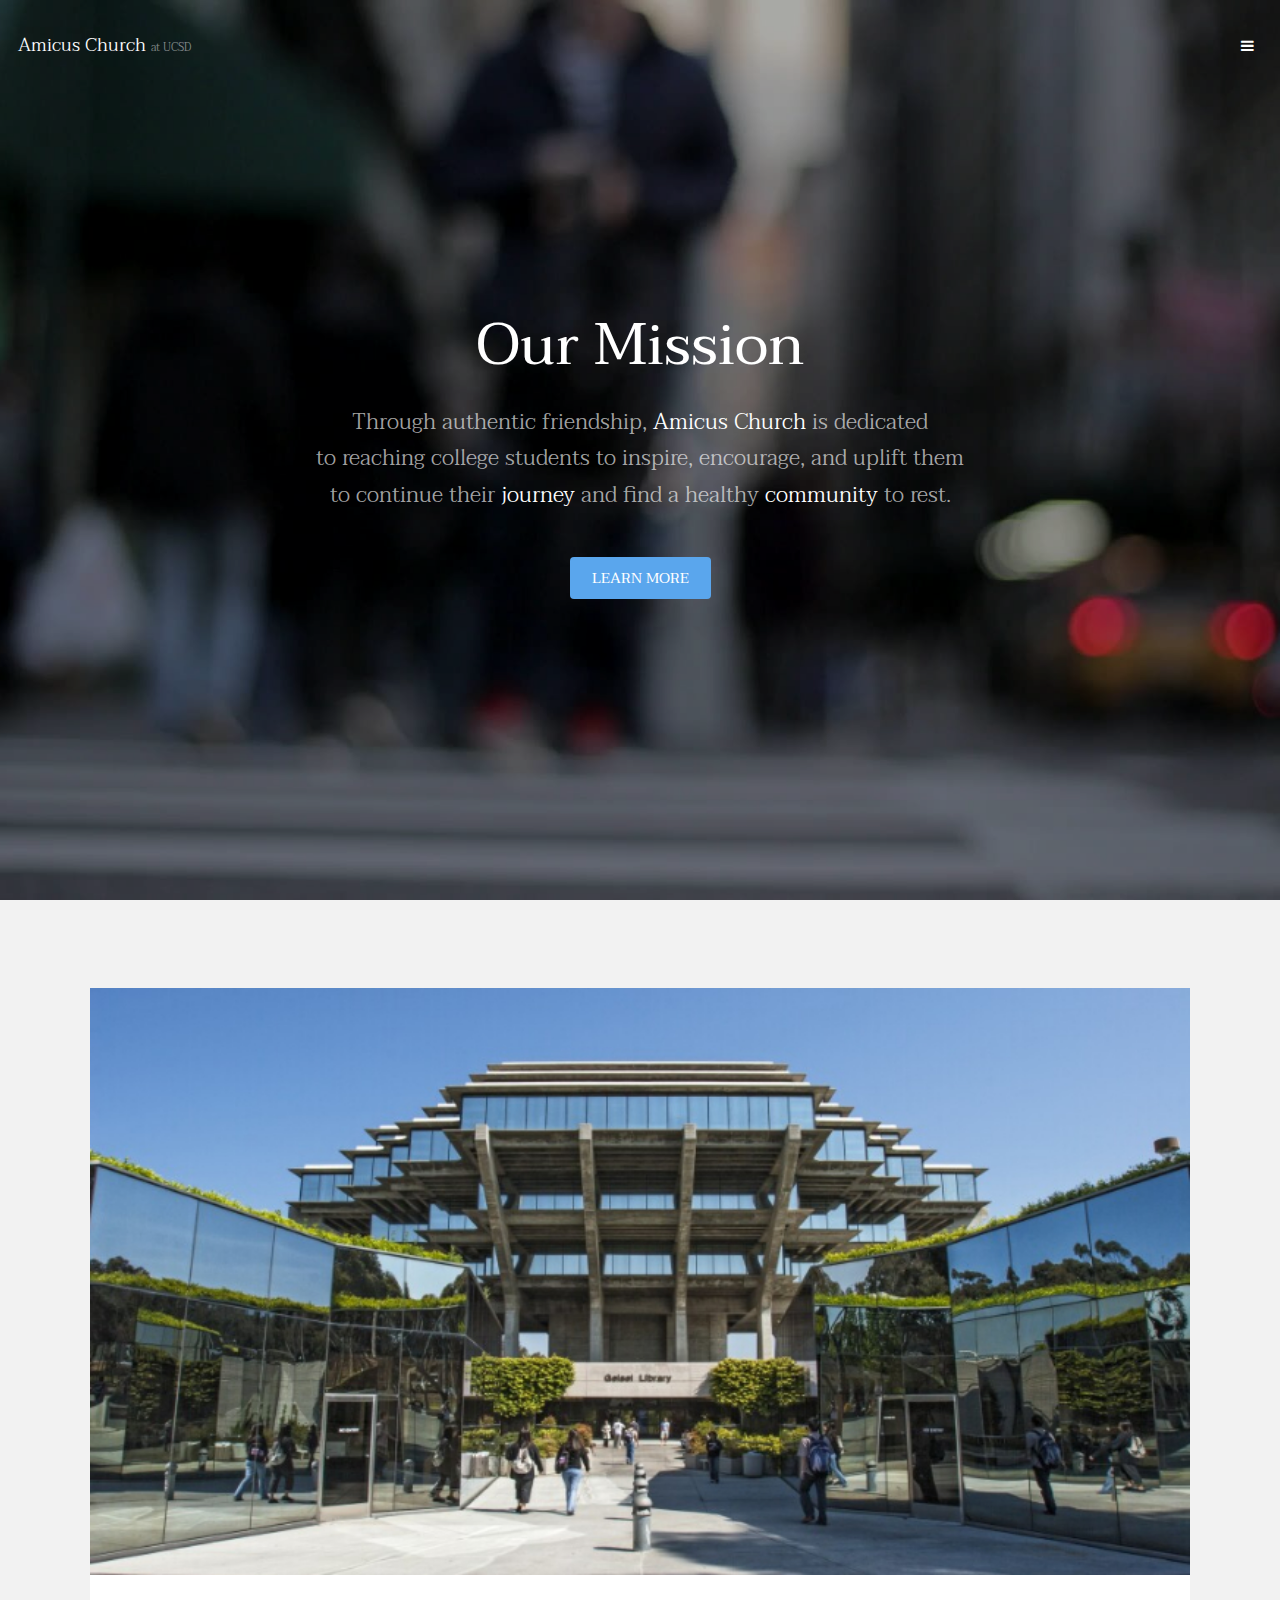
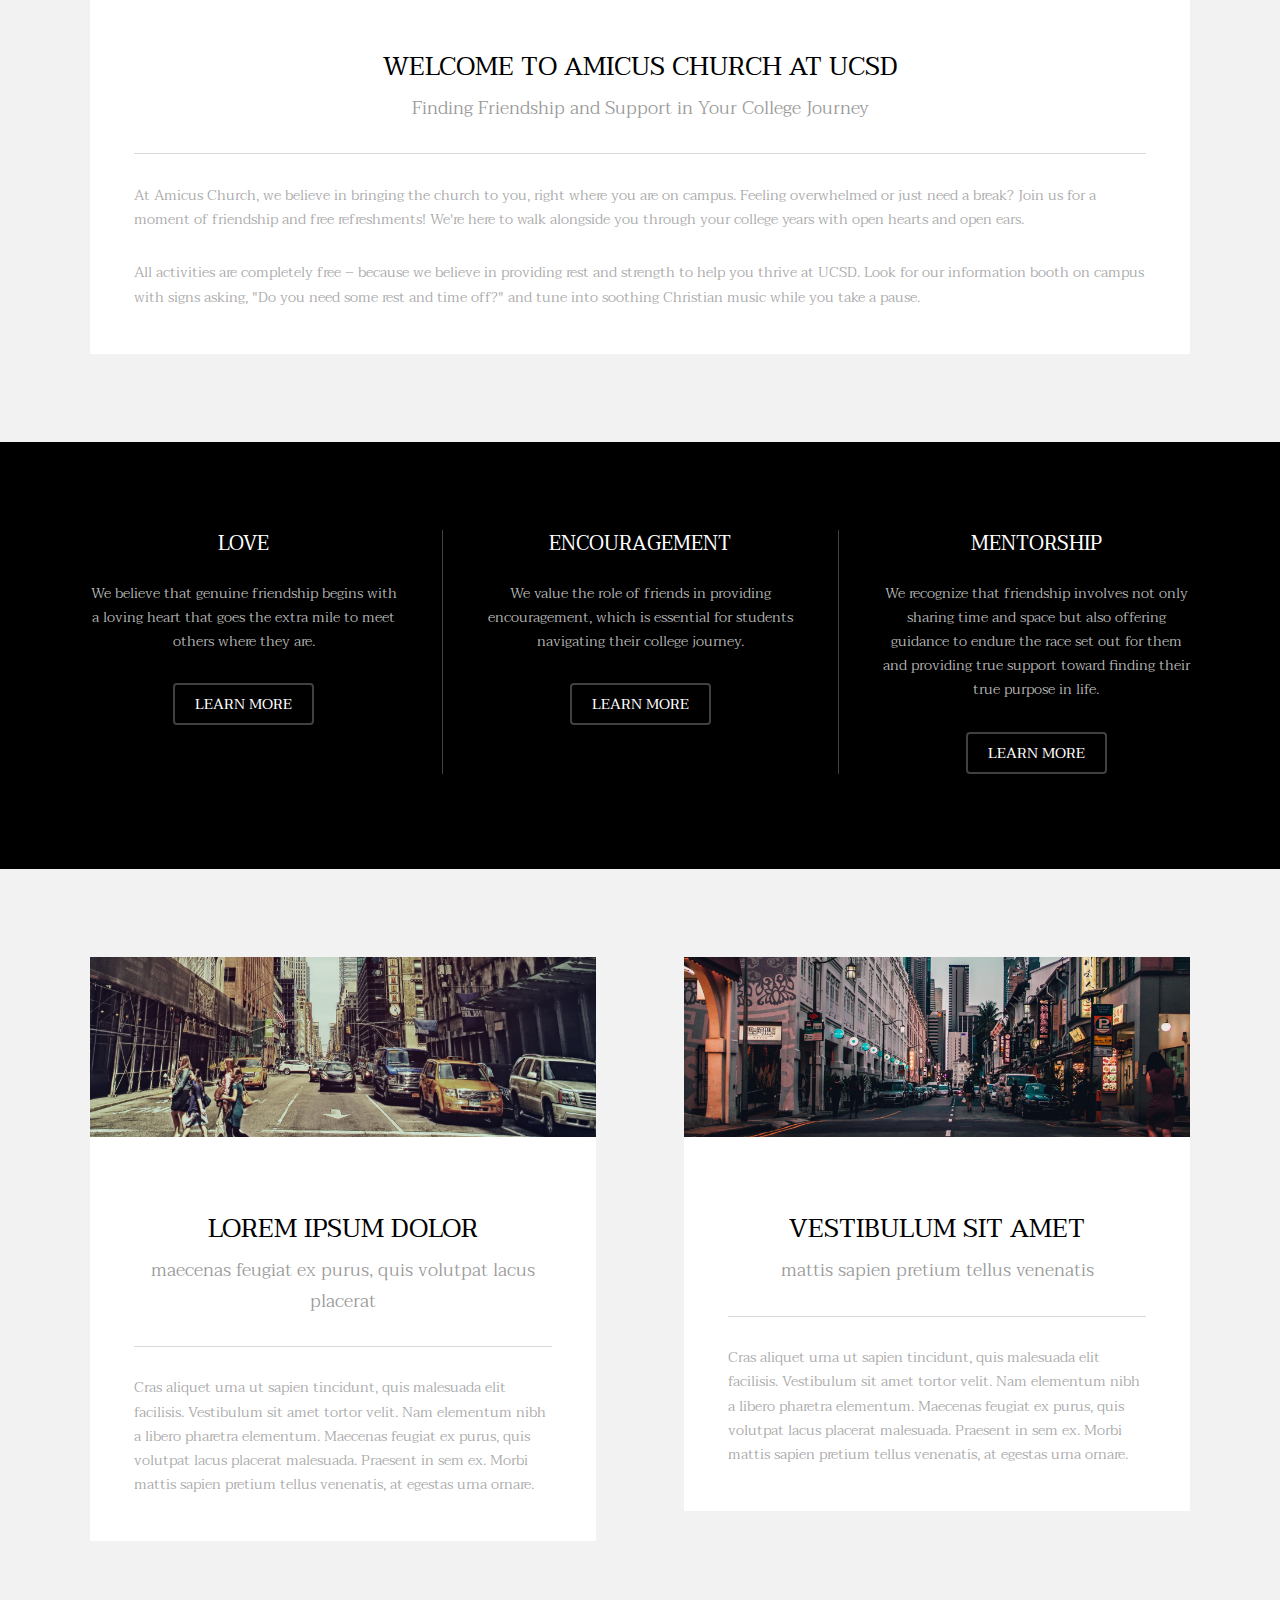
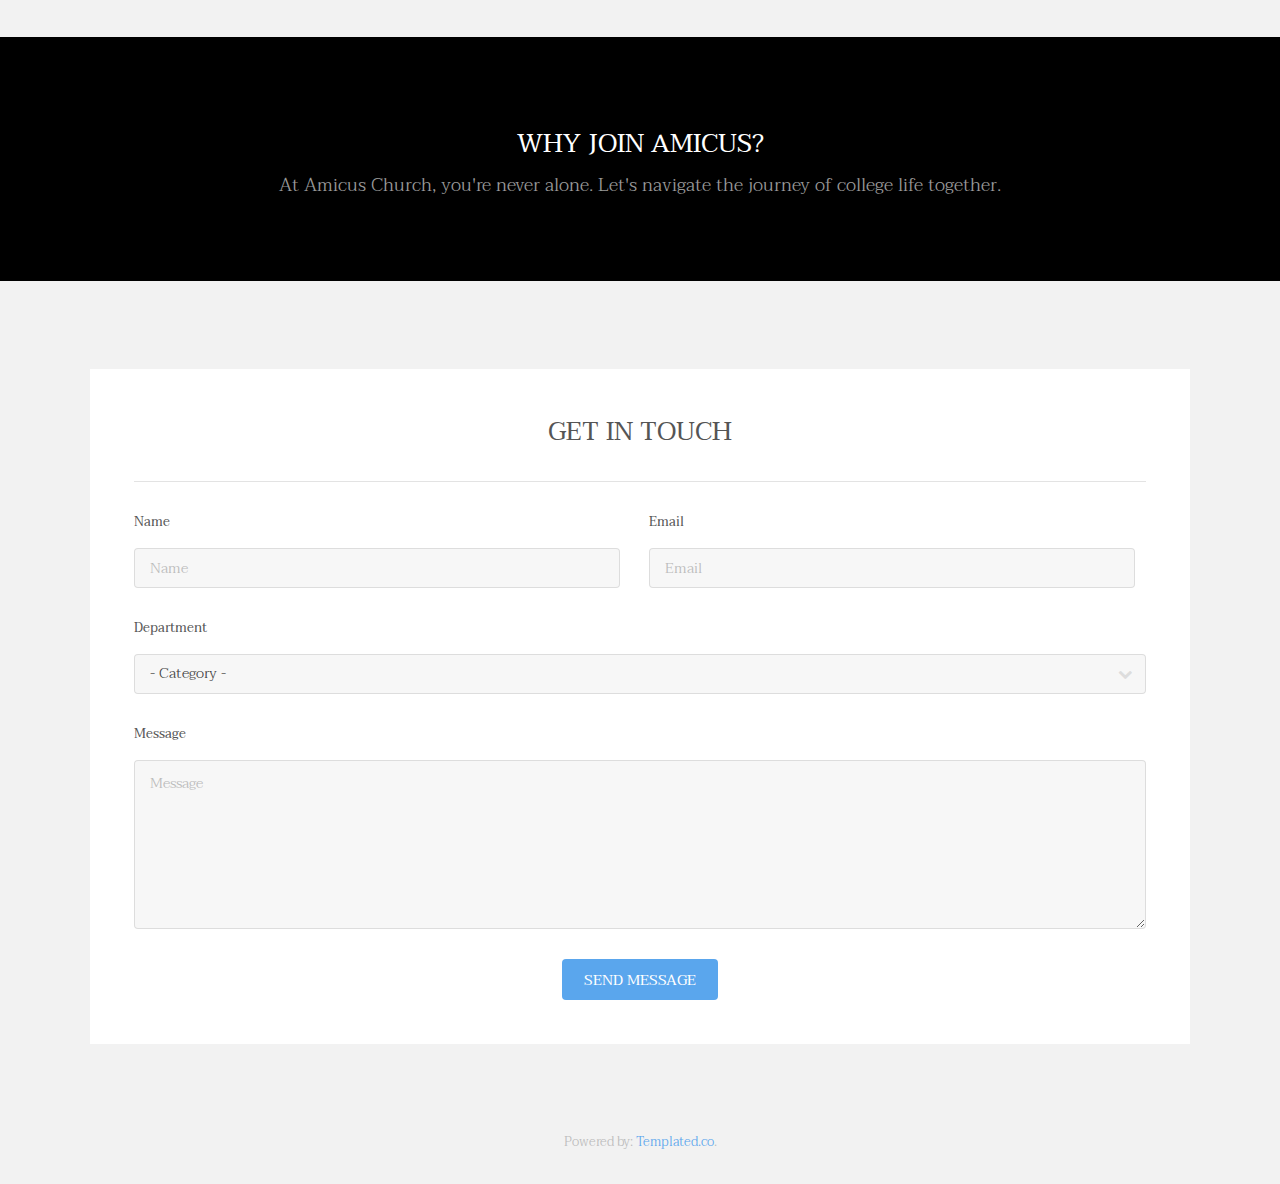
==== commit 5d8faee6: "Update index.html" ====
--- a/index.html
+++ b/index.html
@@ -86,8 +86,8 @@
 				</div>
 			</section><!-- Four --><section id="four" class="wrapper style3"><div class="inner">
 
-					<header class="align-center"><h2>Morbi interdum mollis sapien</h2>
-						<p>Cras aliquet urna ut sapien tincidunt, quis malesuada elit facilisis. Vestibulum sit amet tortor velit. Nam elementum nibh a libero pharetra elementum. Maecenas feugiat ex purus, quis volutpat lacus placerat malesuada. Praesent in sem ex. Morbi mattis sapien pretium tellus venenatis, at egestas urna ornare.</p>
+					<header class="align-center"><h2>Why join Amicus?</h2>
+						<p>At Amicus Church, you're never alone. Let's navigate the journey of college life together.</p>
 					</header></div>
 			</section><!-- Footer --><footer id="footer" class="wrapper"><div class="inner">
 					<section><div class="box">
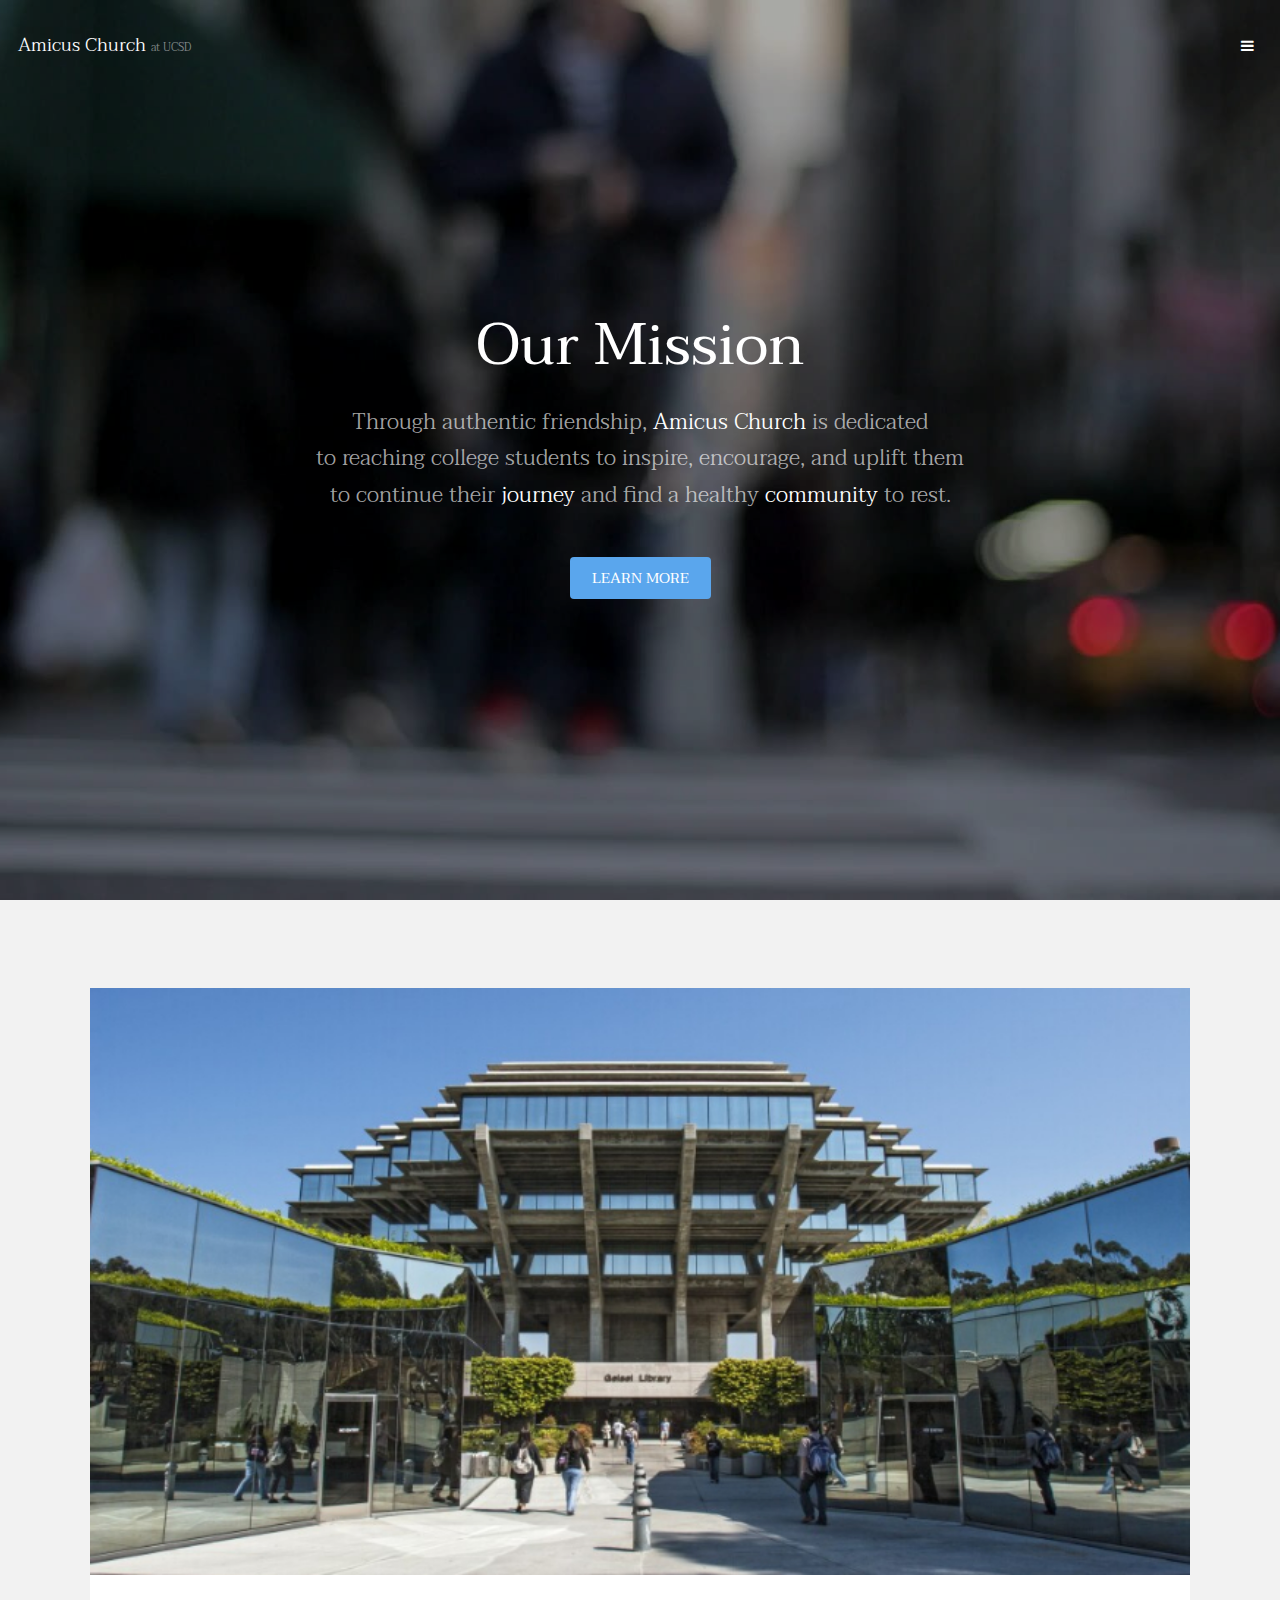
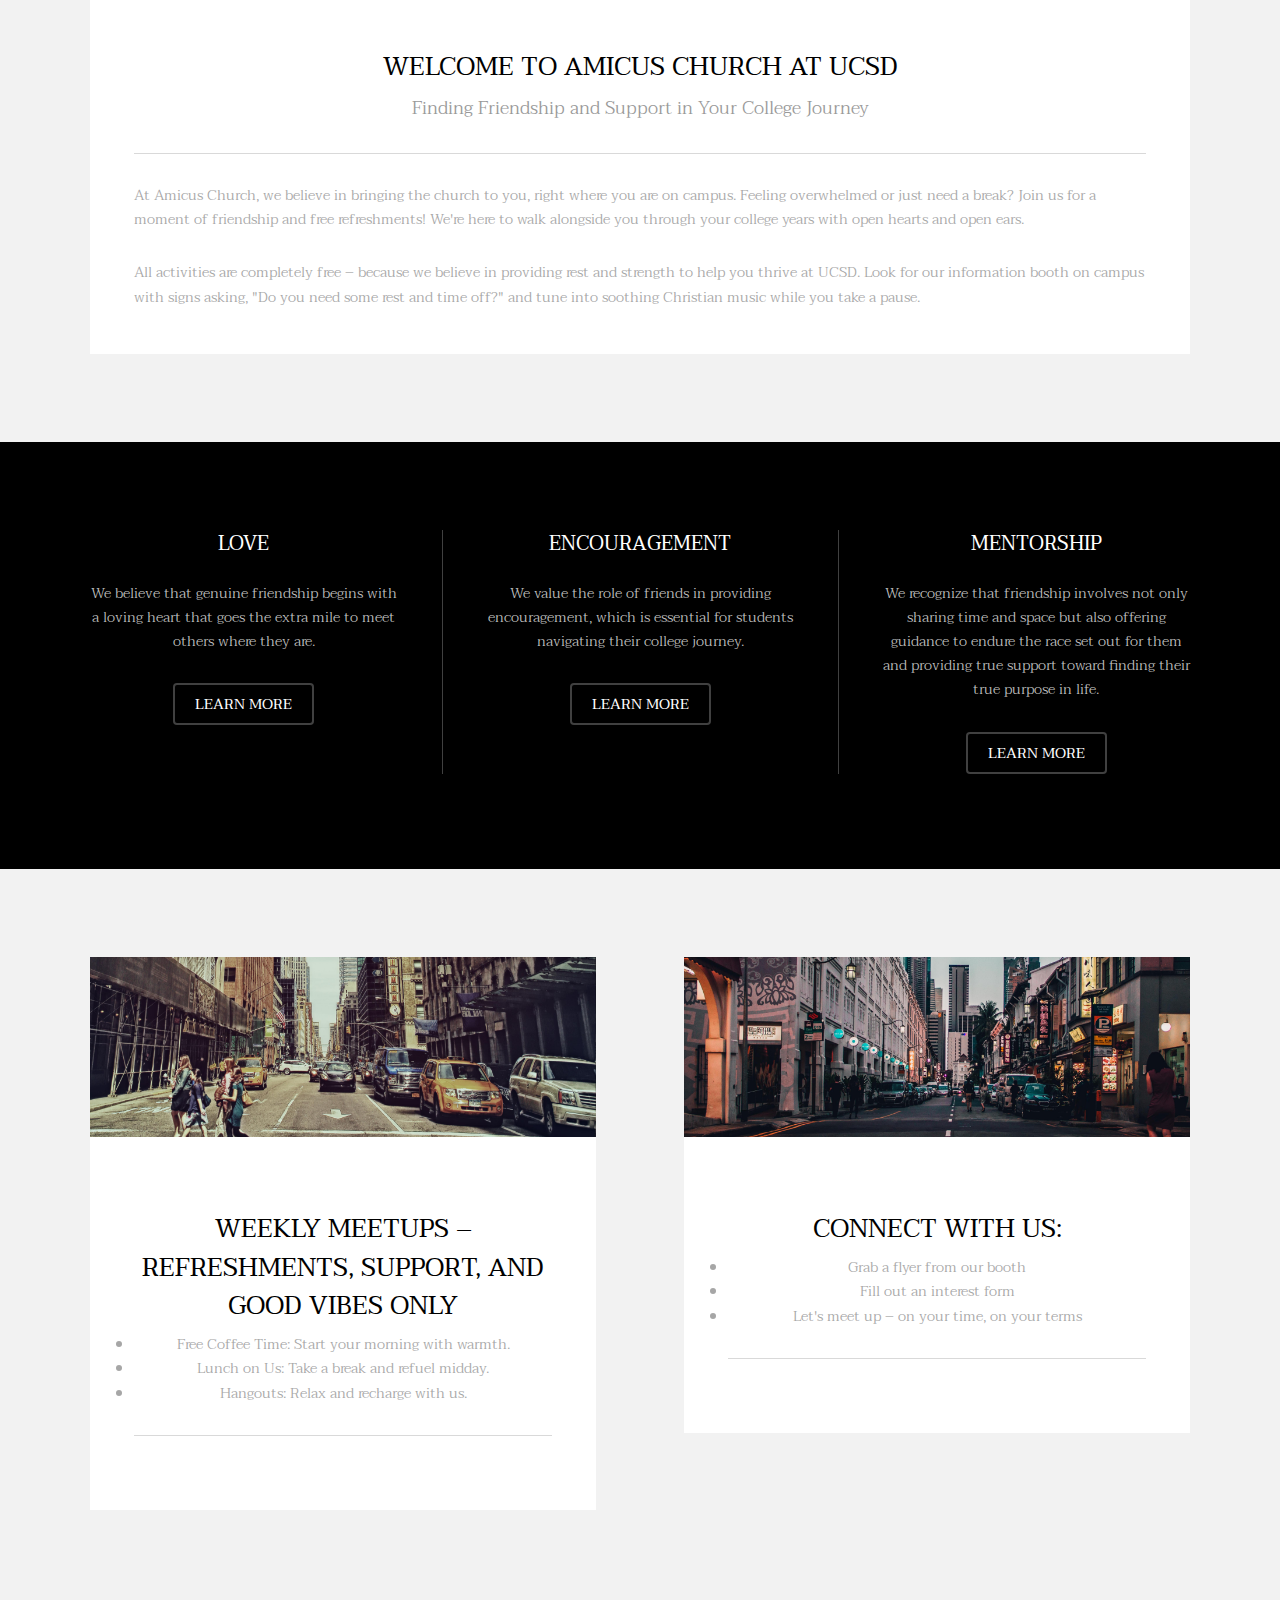
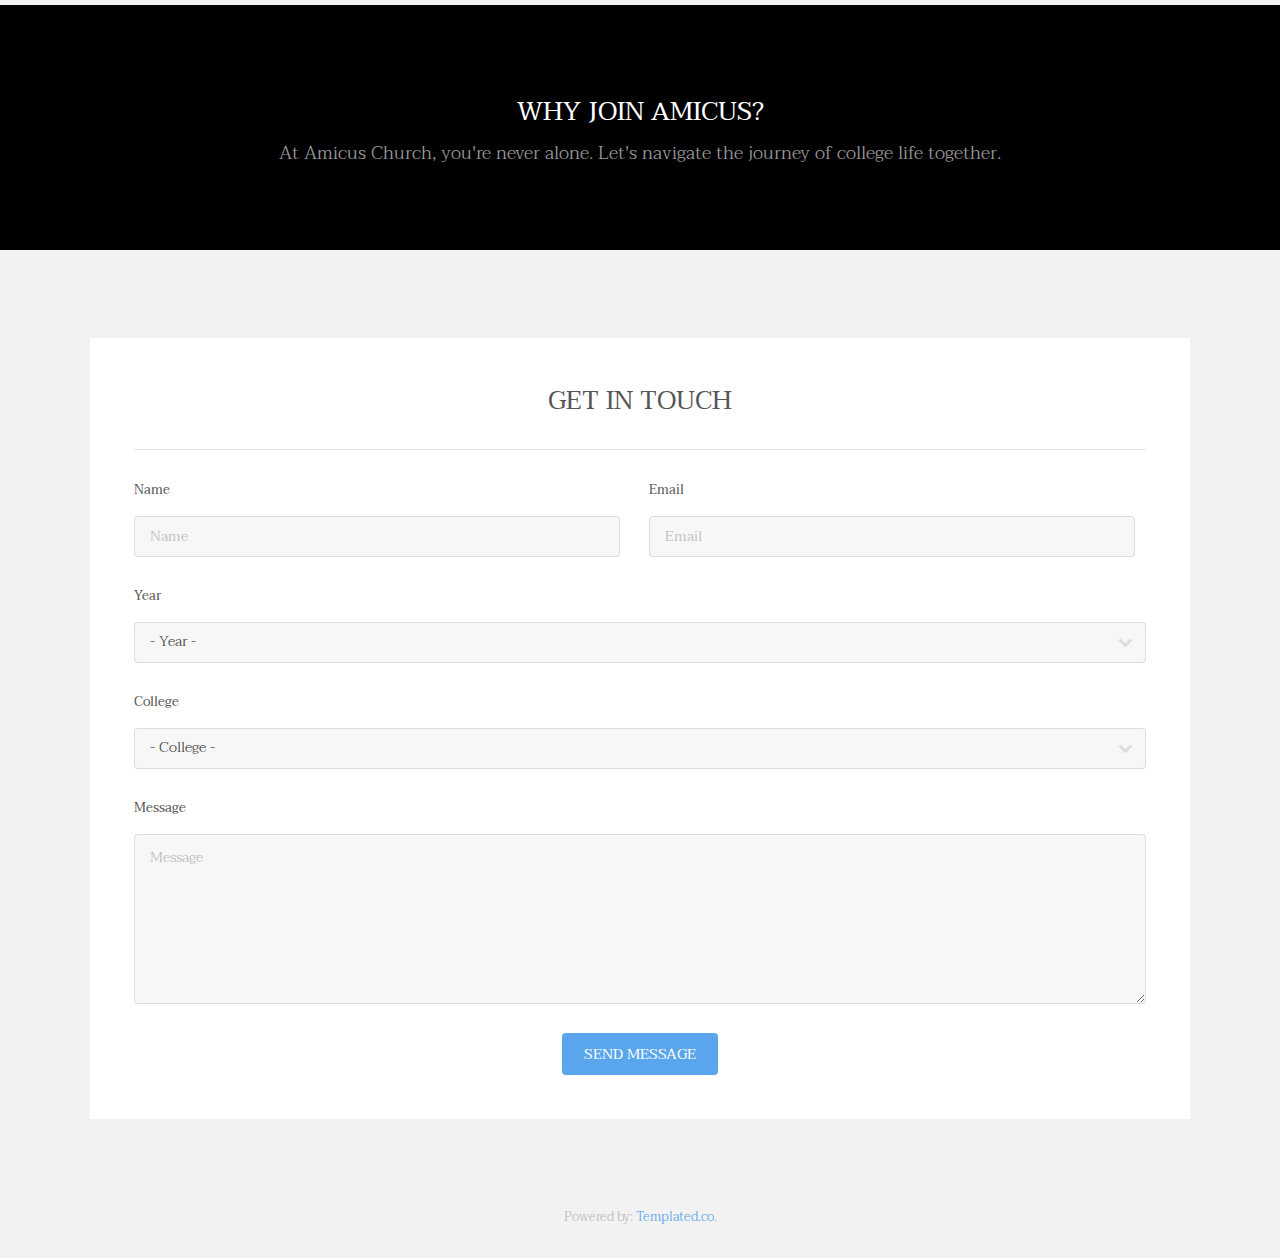
==== commit 4328dd67: "Updated index.html" ====
--- a/index.html
+++ b/index.html
@@ -26,7 +26,7 @@
 					<div>
 						<div class="box">
 							<div class="image fit">
-								<img src="images/pic01.jpg" alt="" width="1750" height="750"></div>
+								<img src="images/pic01.jpg" alt="" width="1000" height="500"></div>
 							<div class="content">
 								<header class="align-center"><h2>Welcome to Amicus Church at UCSD</h2>
 									<p>Finding Friendship and Support in Your College Journey</p>
@@ -63,9 +63,11 @@
 								<div class="image fit">
 									<img src="images/pic02.jpg" alt="" width="3472" height="1236"></div>
 								<div class="content">
-									<header class="align-center"><h2>Lorem ipsum dolor</h2>
-										<p>maecenas feugiat ex purus, quis volutpat lacus placerat</p>
-									</header><hr><p> Cras aliquet urna ut sapien tincidunt, quis malesuada elit facilisis. Vestibulum sit amet tortor velit. Nam elementum nibh a libero pharetra elementum. Maecenas feugiat ex purus, quis volutpat lacus placerat malesuada. Praesent in sem ex. Morbi mattis sapien pretium tellus venenatis, at egestas urna ornare.</p>
+									<header class="align-center"><h2>Weekly Meetups – Refreshments, Support, and Good Vibes Only</h2>
+										<p><li>Free Coffee Time: Start your morning with warmth.</li>
+											<li>Lunch on Us: Take a break and refuel midday.</li>
+											<li>Hangouts: Relax and recharge with us.</li></p>
+									</header><hr><p></p>
 								</div>
 							</div>
 						</div>
@@ -75,9 +77,12 @@
 								<div class="image fit">
 									<img src="images/pic03.jpg" alt="" width="3472" height="1236"></div>
 								<div class="content">
-									<header class="align-center"><h2>Vestibulum sit amet</h2>
-										<p>mattis sapien pretium tellus venenatis</p>
-									</header><hr><p> Cras aliquet urna ut sapien tincidunt, quis malesuada elit facilisis. Vestibulum sit amet tortor velit. Nam elementum nibh a libero pharetra elementum. Maecenas feugiat ex purus, quis volutpat lacus placerat malesuada. Praesent in sem ex. Morbi mattis sapien pretium tellus venenatis, at egestas urna ornare.</p>
+									<header class="align-center"><h2>Connect with Us:</h2>
+										<p>
+											<li>Grab a flyer from our booth</li>
+											<li>Fill out an interest form</li>
+											<li>Let's meet up – on your time, on your terms</li></p>
+									</header><hr><p></p>
 								</div>
 							</div>
 						</div>
@@ -101,9 +106,14 @@
 										<label for="email">Email</label>
 										<input name="email" id="email" type="email" placeholder="Email"></div>
 									<div class="field">
-										<label for="dept">Department</label>
+										<label for="dept">Year</label>
 										<div class="select-wrapper">
-											<select name="dept" id="dept"><option value="">- Category -</option><option value="1">Manufacturing</option><option value="1">Shipping</option><option value="1">Administration</option><option value="1">Human Resources</option></select></div>
+											<select name="dept" id="dept"><option value="">- Year -</option><option value="1">1st</option><option value="1">2nd</option><option value="1">3rd</option><option value="1">4th</option><option value="1">5th+</option></select></div>
+									</div>
+									<div class="field">
+										<label for="dept">College</label>
+										<div class="select-wrapper">
+											<select name="dept" id="dept"><option value="">- College -</option><option value="1">Revelle</option><option value="1">Muir</option><option value="1">Marshall</option><option value="1">ERC</option><option value="1">Sixth</option><option value="1">Seventh</option><option value="1">Eigth</option><option value="1">Other</option></select></div>
 									</div>
 									<div class="field">
 										<label for="message">Message</label>
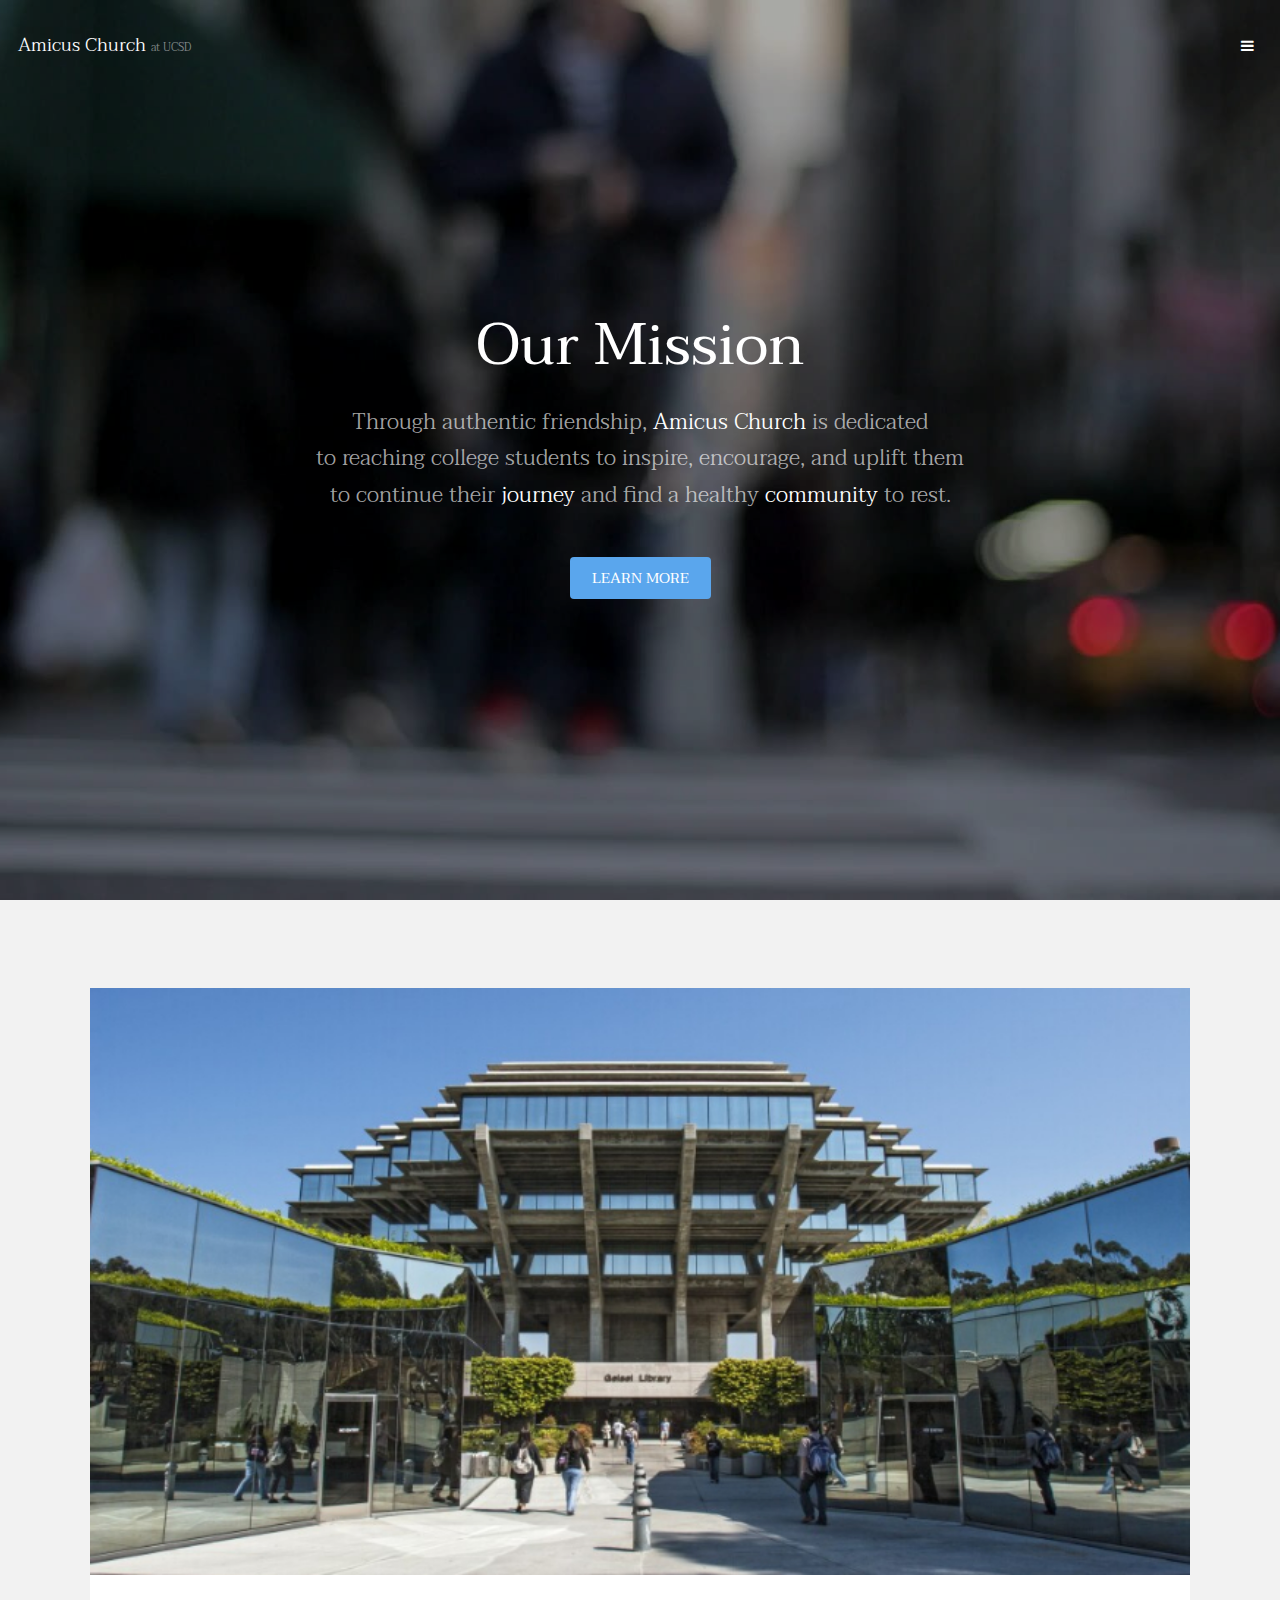
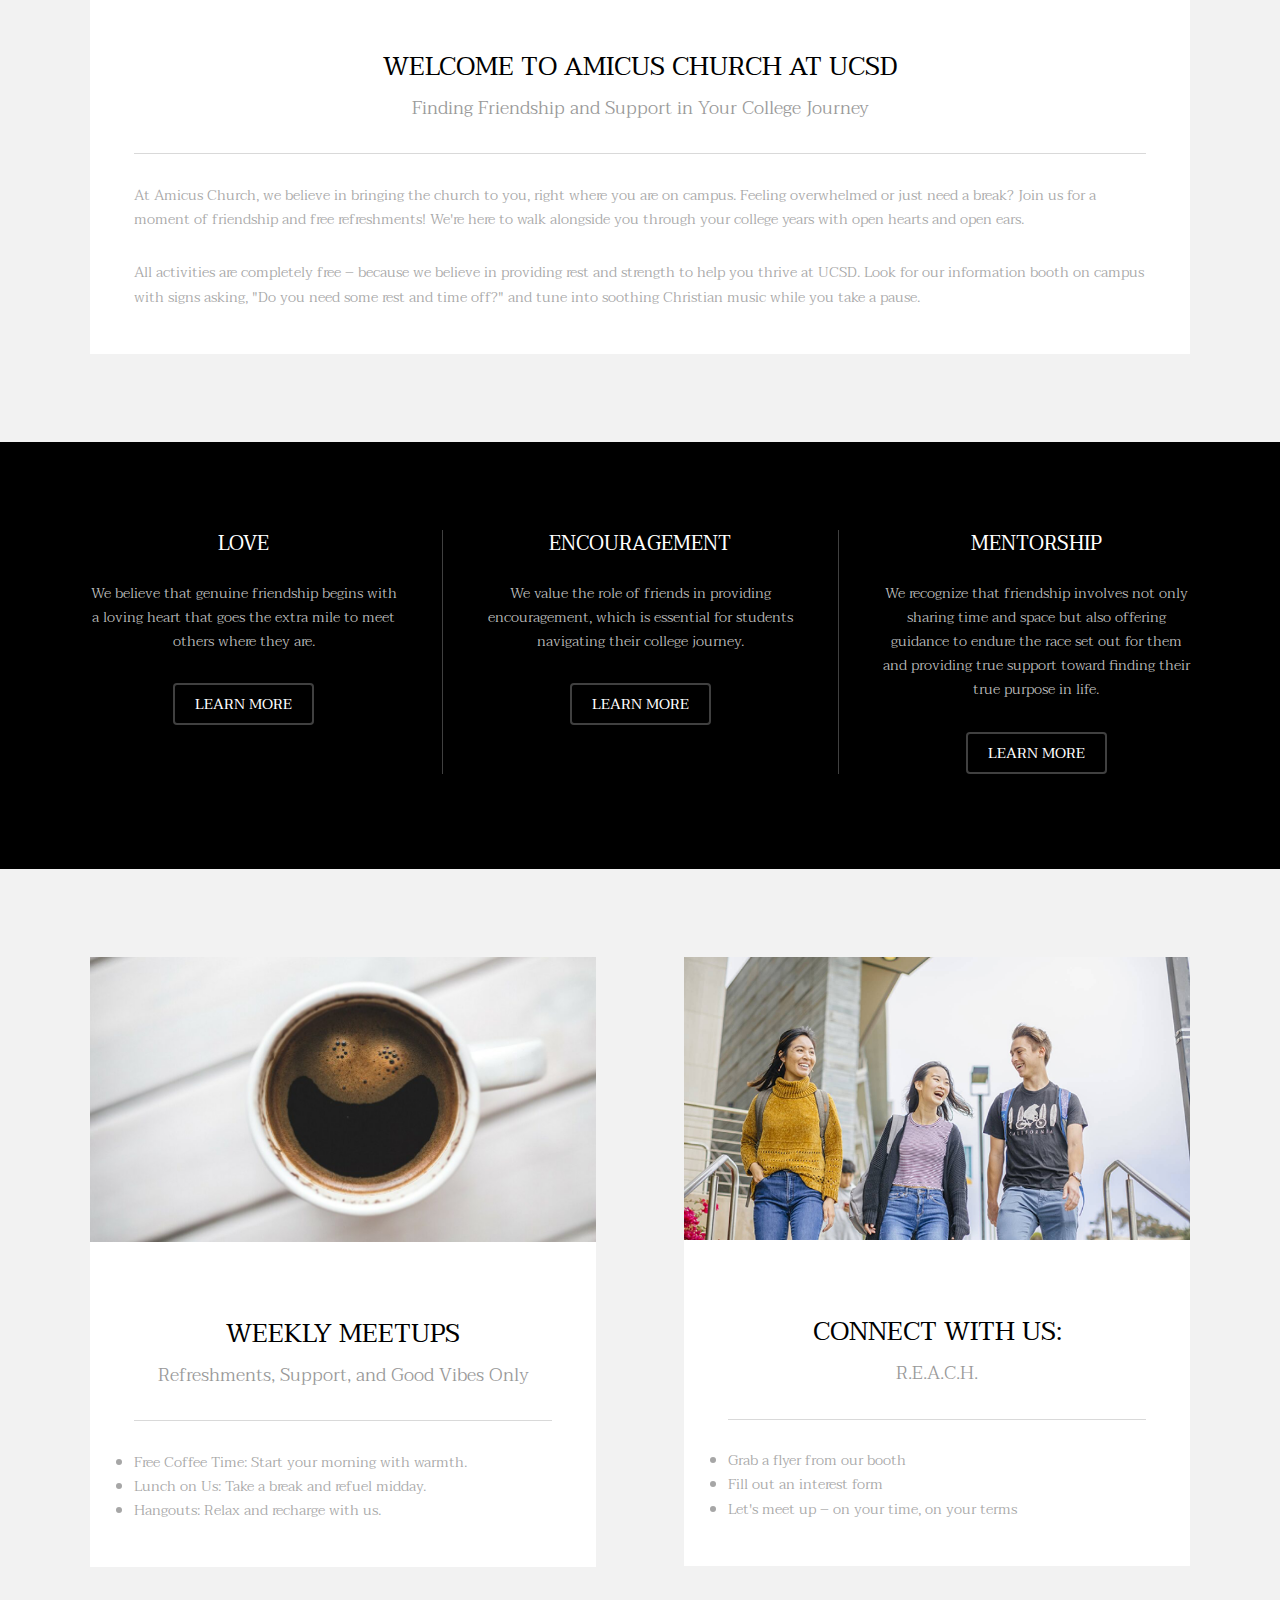
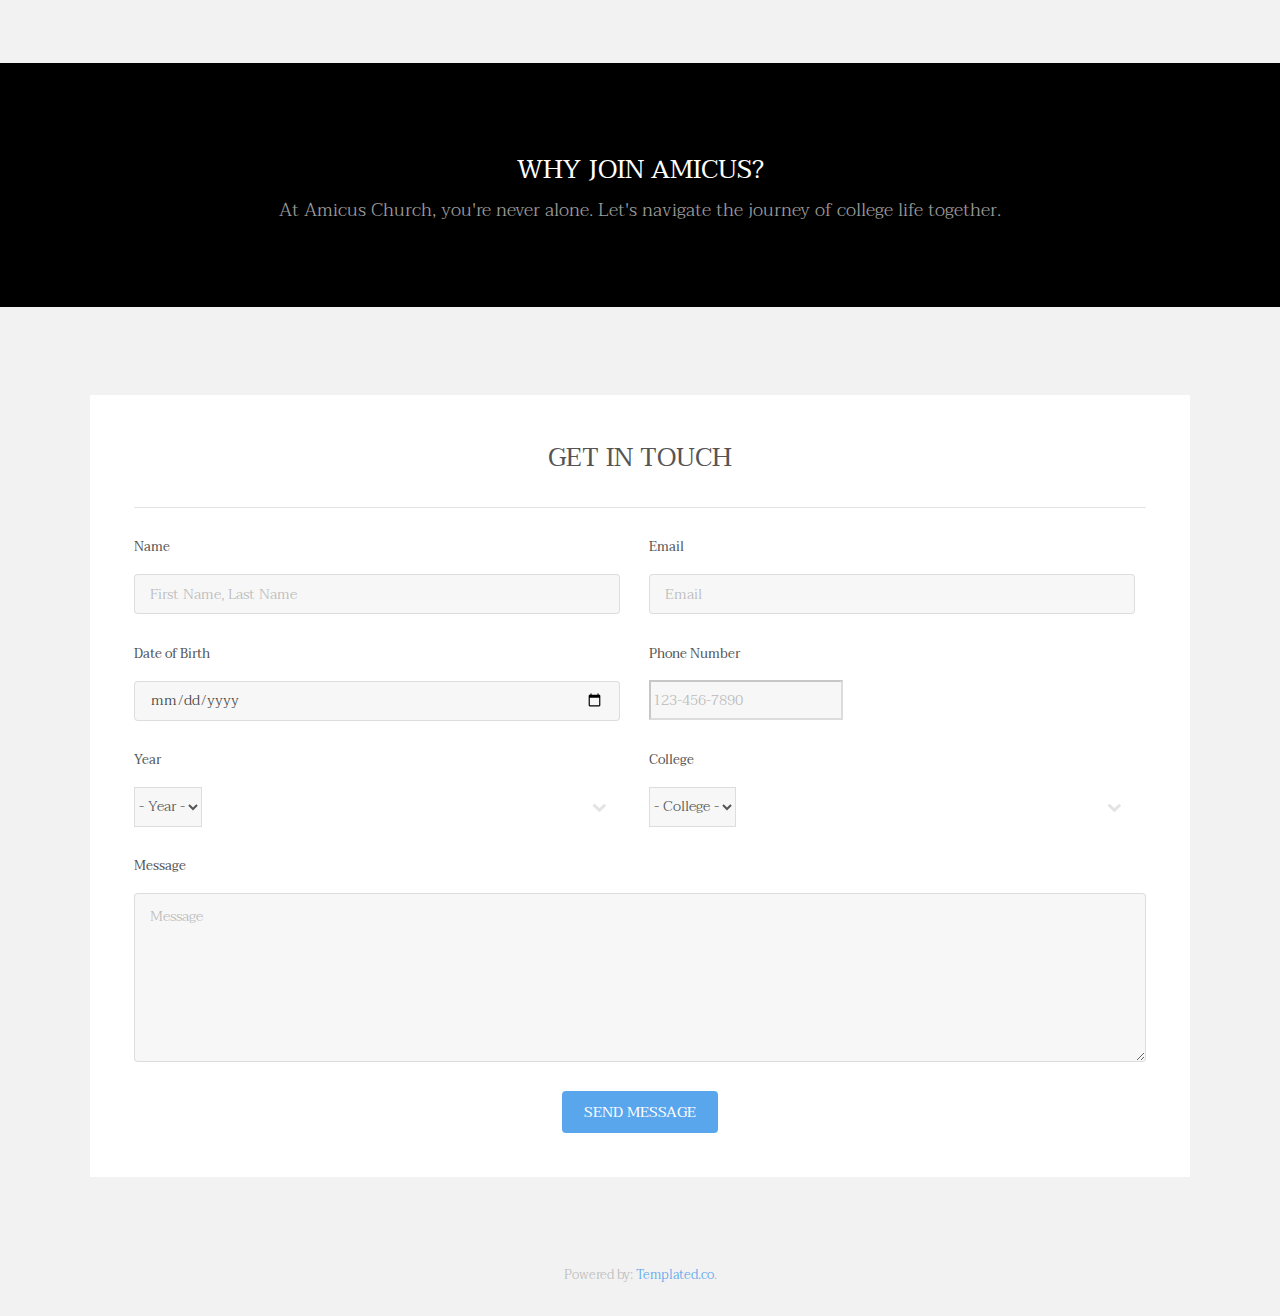
==== commit e848e496: "updated index.html, main.css" ====
--- a/index.html
+++ b/index.html
@@ -63,11 +63,12 @@
 								<div class="image fit">
 									<img src="images/pic02.jpg" alt="" width="3472" height="1236"></div>
 								<div class="content">
-									<header class="align-center"><h2>Weekly Meetups – Refreshments, Support, and Good Vibes Only</h2>
-										<p><li>Free Coffee Time: Start your morning with warmth.</li>
-											<li>Lunch on Us: Take a break and refuel midday.</li>
-											<li>Hangouts: Relax and recharge with us.</li></p>
-									</header><hr><p></p>
+									<header class="align-center"><h2>Weekly Meetups</h2>
+										<p>Refreshments, Support, and Good Vibes Only</p>
+									</header><hr><p>
+										<li>Free Coffee Time: Start your morning with warmth.</li>
+										<li>Lunch on Us: Take a break and refuel midday.</li>
+										<li>Hangouts: Relax and recharge with us.</li></p>
 								</div>
 							</div>
 						</div>
@@ -78,11 +79,11 @@
 									<img src="images/pic03.jpg" alt="" width="3472" height="1236"></div>
 								<div class="content">
 									<header class="align-center"><h2>Connect with Us:</h2>
-										<p>
-											<li>Grab a flyer from our booth</li>
-											<li>Fill out an interest form</li>
-											<li>Let's meet up – on your time, on your terms</li></p>
-									</header><hr><p></p>
+										<p>R.E.A.C.H.</p>
+									</header><hr><p>
+										<li>Grab a flyer from our booth</li>
+										<li>Fill out an interest form</li>
+										<li>Let's meet up – on your time, on your terms</li></p>
 								</div>
 							</div>
 						</div>
@@ -101,20 +102,29 @@
 								<hr><form action="#" method="post">
 									<div class="field half first">
 										<label for="name">Name</label>
-										<input name="name" id="name" type="text" placeholder="Name"></div>
+										<input name="name" id="name" type="text" placeholder="First Name, Last Name" required></div>
 									<div class="field half">
 										<label for="email">Email</label>
-										<input name="email" id="email" type="email" placeholder="Email"></div>
-									<div class="field">
+										<input name="email" id="email" type="email" placeholder="Email" required></div>
+
+									<div class="field half first">
+										<label for="dob">Date of Birth</label>
+										<input name="dob" id="dob" type="date"></div>
+									<div class="field half">
+										<label for="phone">Phone Number</label>
+										<input name="phone" id="phone" type="tel" pattern="[0-9]{3}-[0-9]{3}-[0-9]{4}" placeholder="123-456-7890" required></div>
+
+									<div class="field half first">
 										<label for="dept">Year</label>
 										<div class="select-wrapper">
 											<select name="dept" id="dept"><option value="">- Year -</option><option value="1">1st</option><option value="1">2nd</option><option value="1">3rd</option><option value="1">4th</option><option value="1">5th+</option></select></div>
 									</div>
-									<div class="field">
+									<div class="field half">
 										<label for="dept">College</label>
 										<div class="select-wrapper">
 											<select name="dept" id="dept"><option value="">- College -</option><option value="1">Revelle</option><option value="1">Muir</option><option value="1">Marshall</option><option value="1">ERC</option><option value="1">Sixth</option><option value="1">Seventh</option><option value="1">Eigth</option><option value="1">Other</option></select></div>
 									</div>
+									
 									<div class="field">
 										<label for="message">Message</label>
 										<textarea name="message" id="message" rows="6" placeholder="Message"></textarea></div>
--- a/assets/css/main.css
+++ b/assets/css/main.css
@@ -2057,6 +2057,8 @@
 	input[type="text"],
 	input[type="password"],
 	input[type="email"],
+	input[type="date"],
+	input[type="tel"]
 	select,
 	textarea {
 		-moz-appearance: none;
@@ -2077,6 +2079,8 @@
 		input[type="text"]:invalid,
 		input[type="password"]:invalid,
 		input[type="email"]:invalid,
+		input[type="date"]:invalid,
+		input[type="tel"]:invalid,
 		select:invalid,
 		textarea:invalid {
 			box-shadow: none;
@@ -2117,6 +2121,8 @@
 	input[type="text"],
 	input[type="password"],
 	input[type="email"],
+	input[type="date"],
+	input[type="tel"],
 	select {
 		height: 2.75rem;
 	}
@@ -2216,6 +2222,8 @@
 	input[type="text"],
 	input[type="password"],
 	input[type="email"],
+	input[type="date"],
+	input[type="tel"],
 	select,
 	textarea {
 		background: rgba(144, 144, 144, 0.075);
@@ -2225,6 +2233,8 @@
 		input[type="text"]:focus,
 		input[type="password"]:focus,
 		input[type="email"]:focus,
+		input[type="date"]:focus,
+		input[type="tel"]:focus,
 		select:focus,
 		textarea:focus {
 			border-color: #5AA6ED;
@@ -2774,6 +2784,8 @@
 			.wrapper.style1 input[type="text"],
 			.wrapper.style1 input[type="password"],
 			.wrapper.style1 input[type="email"],
+			.wrapper.style1 input[type="date"],
+			.wrapper.style1 input[type="tel"],
 			.wrapper.style1 select,
 			.wrapper.style1 textarea {
 				background: rgba(255, 255, 255, 0.075);
@@ -2783,6 +2795,8 @@
 				.wrapper.style1 input[type="text"]:focus,
 				.wrapper.style1 input[type="password"]:focus,
 				.wrapper.style1 input[type="email"]:focus,
+				.wrapper.style1 input[type="date"]:focus,
+				.wrapper.style1 input[type="tel"]:focus,
 				.wrapper.style1 select:focus,
 				.wrapper.style1 textarea:focus {
 					border-color: #ffffff;
@@ -2982,6 +2996,8 @@
 			.wrapper.style2 input[type="text"],
 			.wrapper.style2 input[type="password"],
 			.wrapper.style2 input[type="email"],
+			.wrapper.style2 input[type="date"],
+			.wrapper.style2 input[type="tel"],
 			.wrapper.style2 select,
 			.wrapper.style2 textarea {
 				background: rgba(0, 0, 0, 0.075);
@@ -2991,6 +3007,8 @@
 				.wrapper.style2 input[type="text"]:focus,
 				.wrapper.style2 input[type="password"]:focus,
 				.wrapper.style2 input[type="email"]:focus,
+				.wrapper.style2 input[type="date"]:focus,
+				.wrapper.style2 input[type="tel"]:focus,
 				.wrapper.style2 select:focus,
 				.wrapper.style2 textarea:focus {
 					border-color: #5AA6ED;
@@ -3211,6 +3229,8 @@
 			.wrapper.style3 input[type="text"],
 			.wrapper.style3 input[type="password"],
 			.wrapper.style3 input[type="email"],
+			.wrapper.style3 input[type="date"],
+			.wrapper.style3 input[type="tel"],
 			.wrapper.style3 select,
 			.wrapper.style3 textarea {
 				background: rgba(255, 255, 255, 0.075);
@@ -3220,6 +3240,8 @@
 				.wrapper.style3 input[type="text"]:focus,
 				.wrapper.style3 input[type="password"]:focus,
 				.wrapper.style3 input[type="email"]:focus,
+				.wrapper.style3 input[type="date"]:focus,
+				.wrapper.style3 input[type="tel"]:focus,
 				.wrapper.style3 select:focus,
 				.wrapper.style3 textarea:focus {
 					border-color: #5AA6ED;
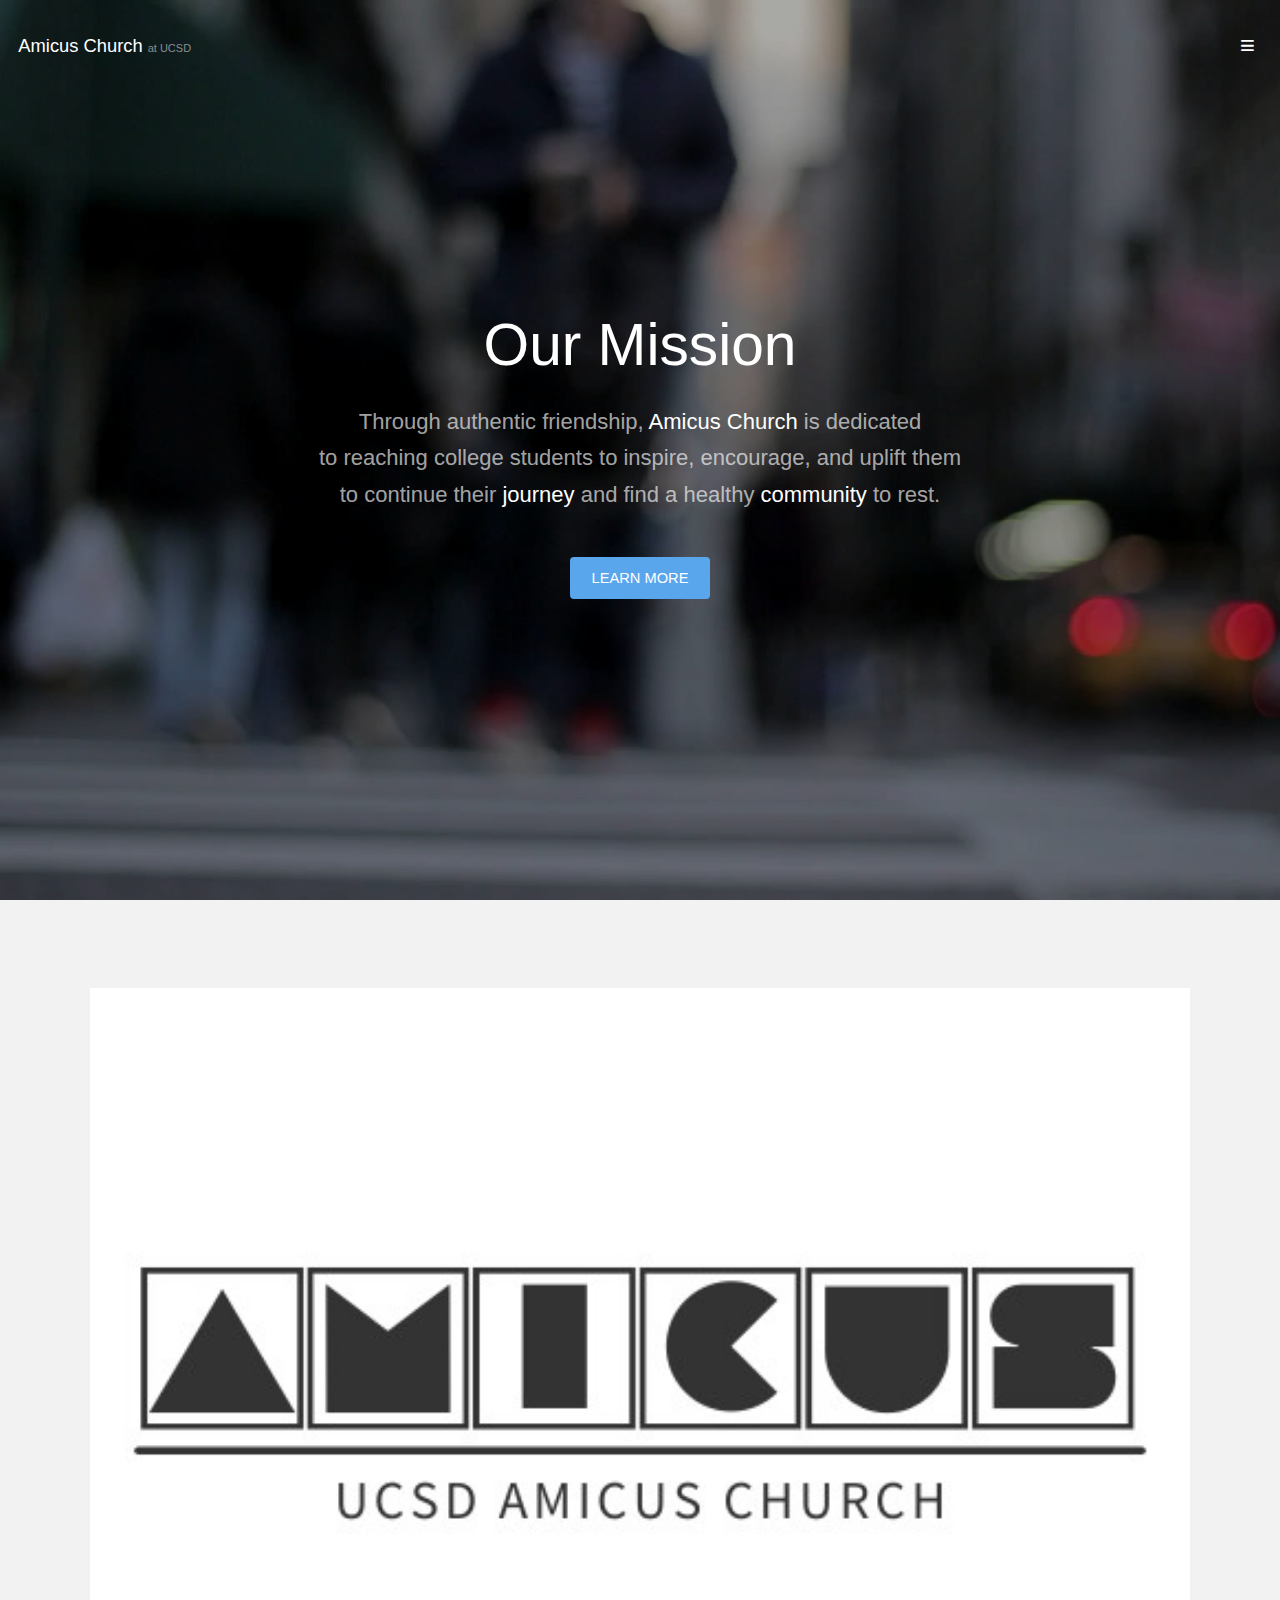
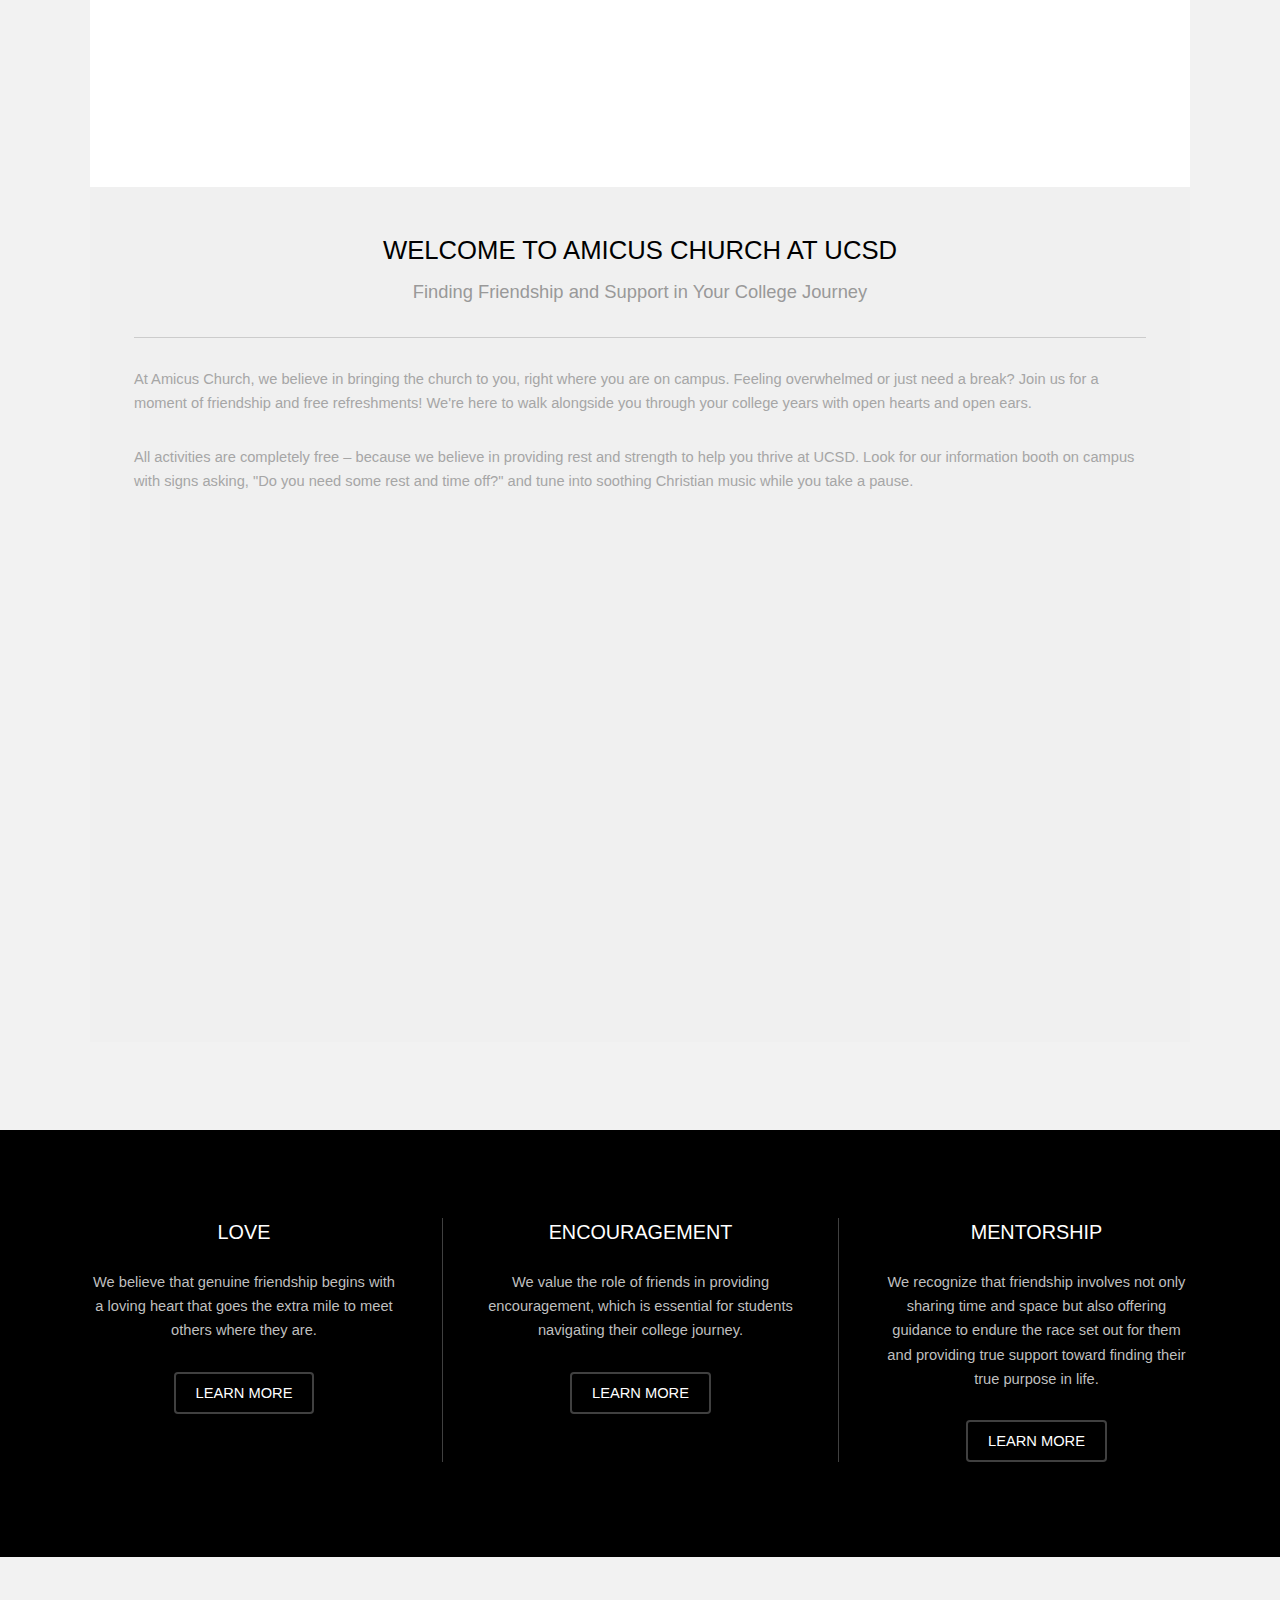
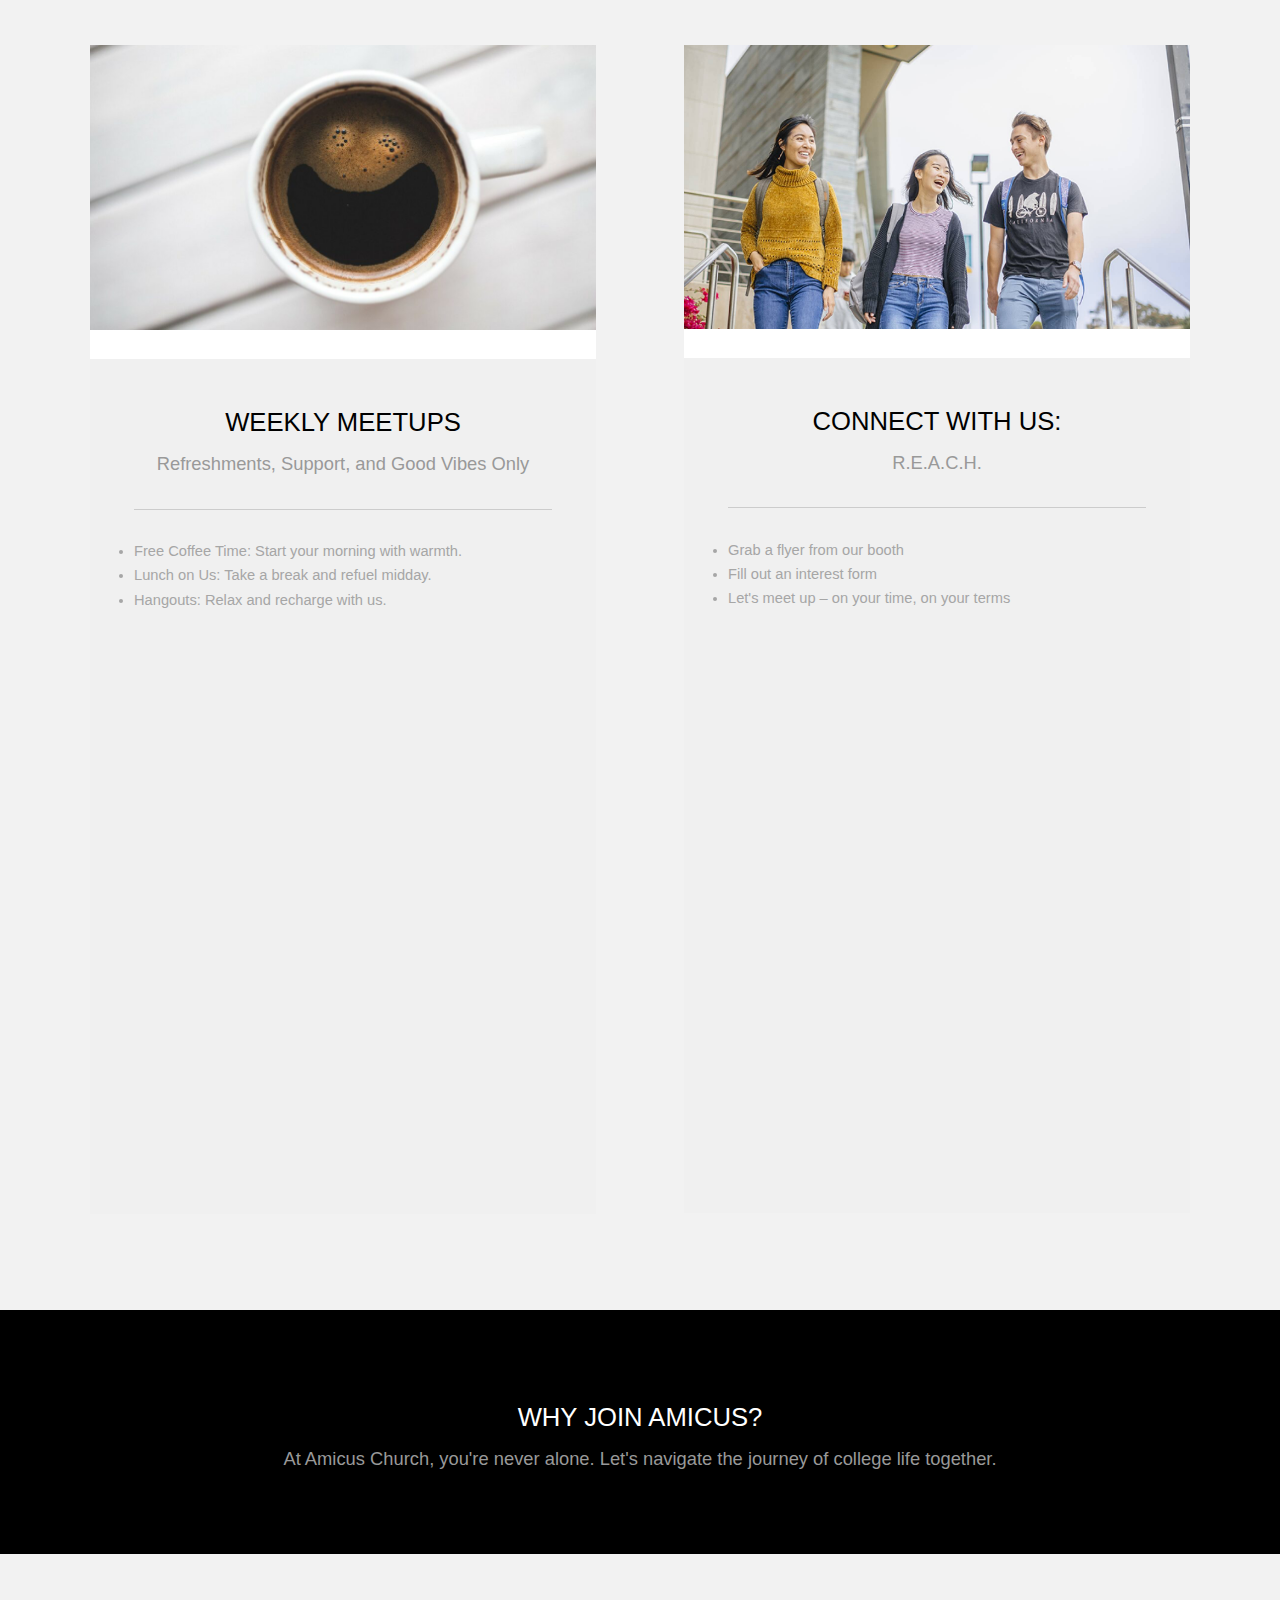
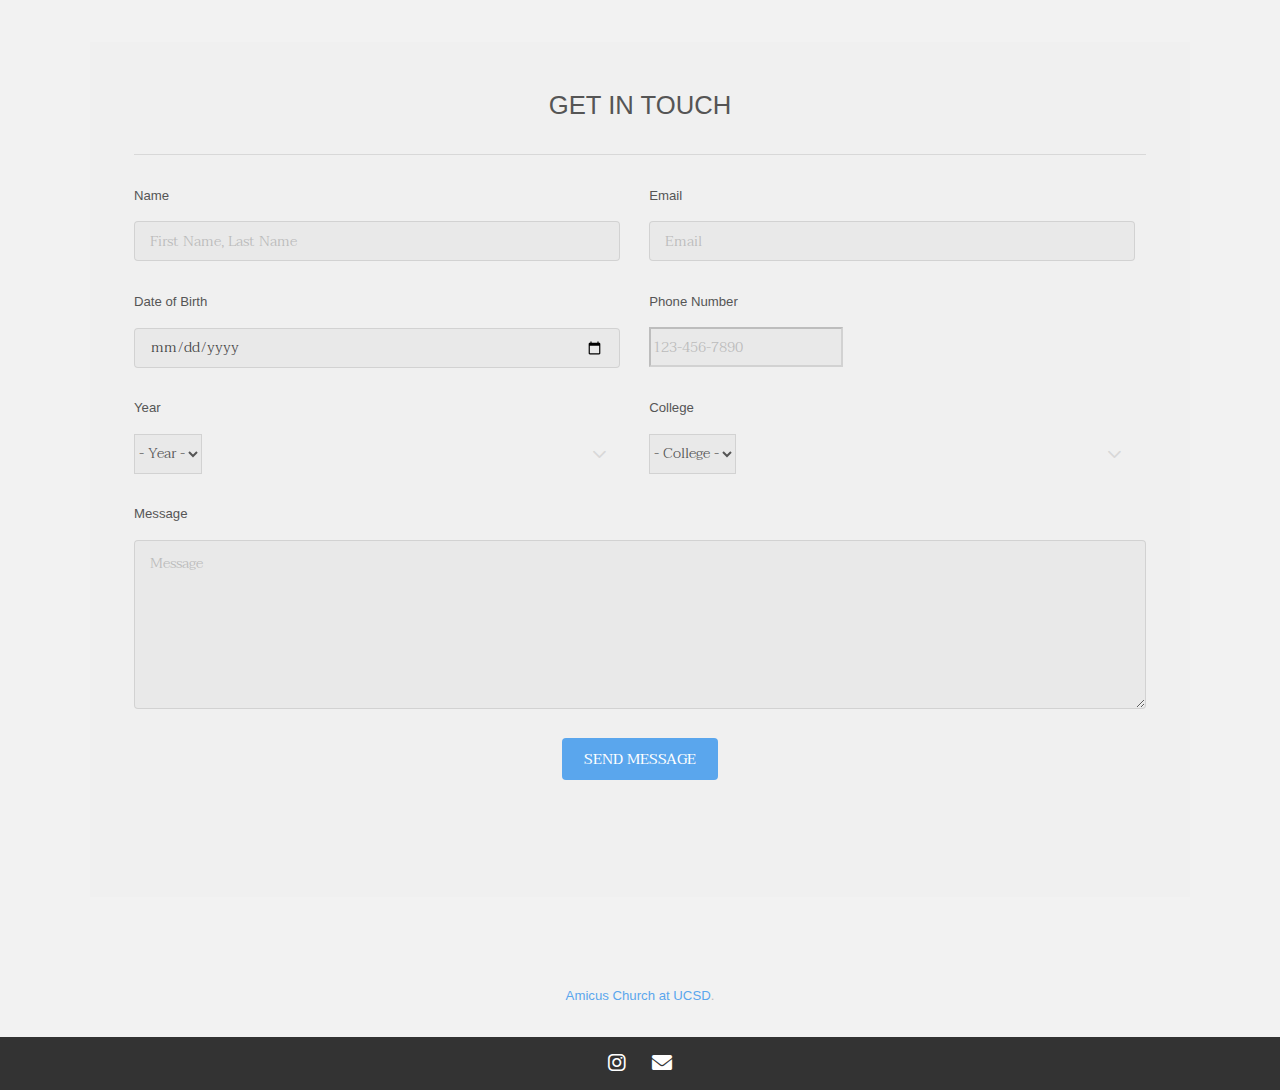
==== commit 8e7d735c: "updated html files" ====
--- a/index.html
+++ b/index.html
@@ -9,7 +9,9 @@
 			<header id="header" class="alt"><div class="logo"><a href="index.html">Amicus Church <span>at UCSD</span></a></div>
 				<a href="#menu" class="toggle"><span>Menu</span></a>
 			</header><!-- Nav --><nav id="menu"><ul class="links"><li><a href="index.html">Home</a></li>
-					<li><a href="generic.html">Generic</a></li>
+					<li><a href="about.html">About</a></li>
+					<li><a href="team.html">Team</a></li>
+					<li><a href="contact.html">Contact Us</a></li>
 					<li><a href="elements.html">Elements</a></li>
 				</ul></nav><!-- Banner --><!--
 			To use a video as your background, set data-video to the name of your video without
@@ -134,8 +136,55 @@
 						</div>
 					</section></div>
 			</footer><div class="copyright">
-				Powered by: <a href="https://templated.co/">Templated.co</a>.
+				<a href="index.html">Amicus Church <span>at UCSD</span></a>.
 			</div>
-
+			
+			<head>
+				<meta charset="UTF-8">
+				<meta name="viewport" content="width=device-width, initial-scale=1.0">
+				<title>Contact Icons</title>
+				<link rel="stylesheet" href="https://cdnjs.cloudflare.com/ajax/libs/font-awesome/6.0.0-beta3/css/all.min.css">
+				<style>
+					body, html {
+						height: 100%;
+						margin: 0;
+						font-family: Arial, sans-serif;
+					}
+					.content {
+						min-height: 95vh;
+						padding: 20px;
+						background: #f0f0f0;
+					}
+					.contact-box {
+						width: 100%;
+						background: rgba(0, 0, 0, 0.8); /* Semi-transparent black background */
+						color: white;
+						text-align: center;
+						padding: 10px 0;
+					}
+					.icon {
+						font-size: 20px; /* Size of the icon */
+						margin: 0 10px;
+						color: white; /* Icon color */
+					}
+					.icon:hover {
+						color: #007BFF; /* Color when mouse hovers over the icon */
+					}
+				</style>
+				</head>
+				<body>
+				<div class="contact-box">
+					<!-- Instagram Link -->
+					<a href="https://www.instagram.com/ucsd_amicuschurch" target="_blank" class="icon">
+						<i class="fab fa-instagram"></i>
+					</a>
+				
+					<!-- Email Link -->
+					<a href="mailto:amicuschurch.ucsd@gmail.com" class="icon">
+						<i class="fas fa-envelope"></i>
+					</a>
+				</div>
+				</body>
+			
 		<!-- Scripts -->
 			<script src="assets/js/jquery.min.js"></script><script src="assets/js/jquery.scrolly.min.js"></script><script src="assets/js/jquery.scrollex.min.js"></script><script src="assets/js/skel.min.js"></script><script src="assets/js/util.js"></script><script src="assets/js/main.js"></script></body></html>
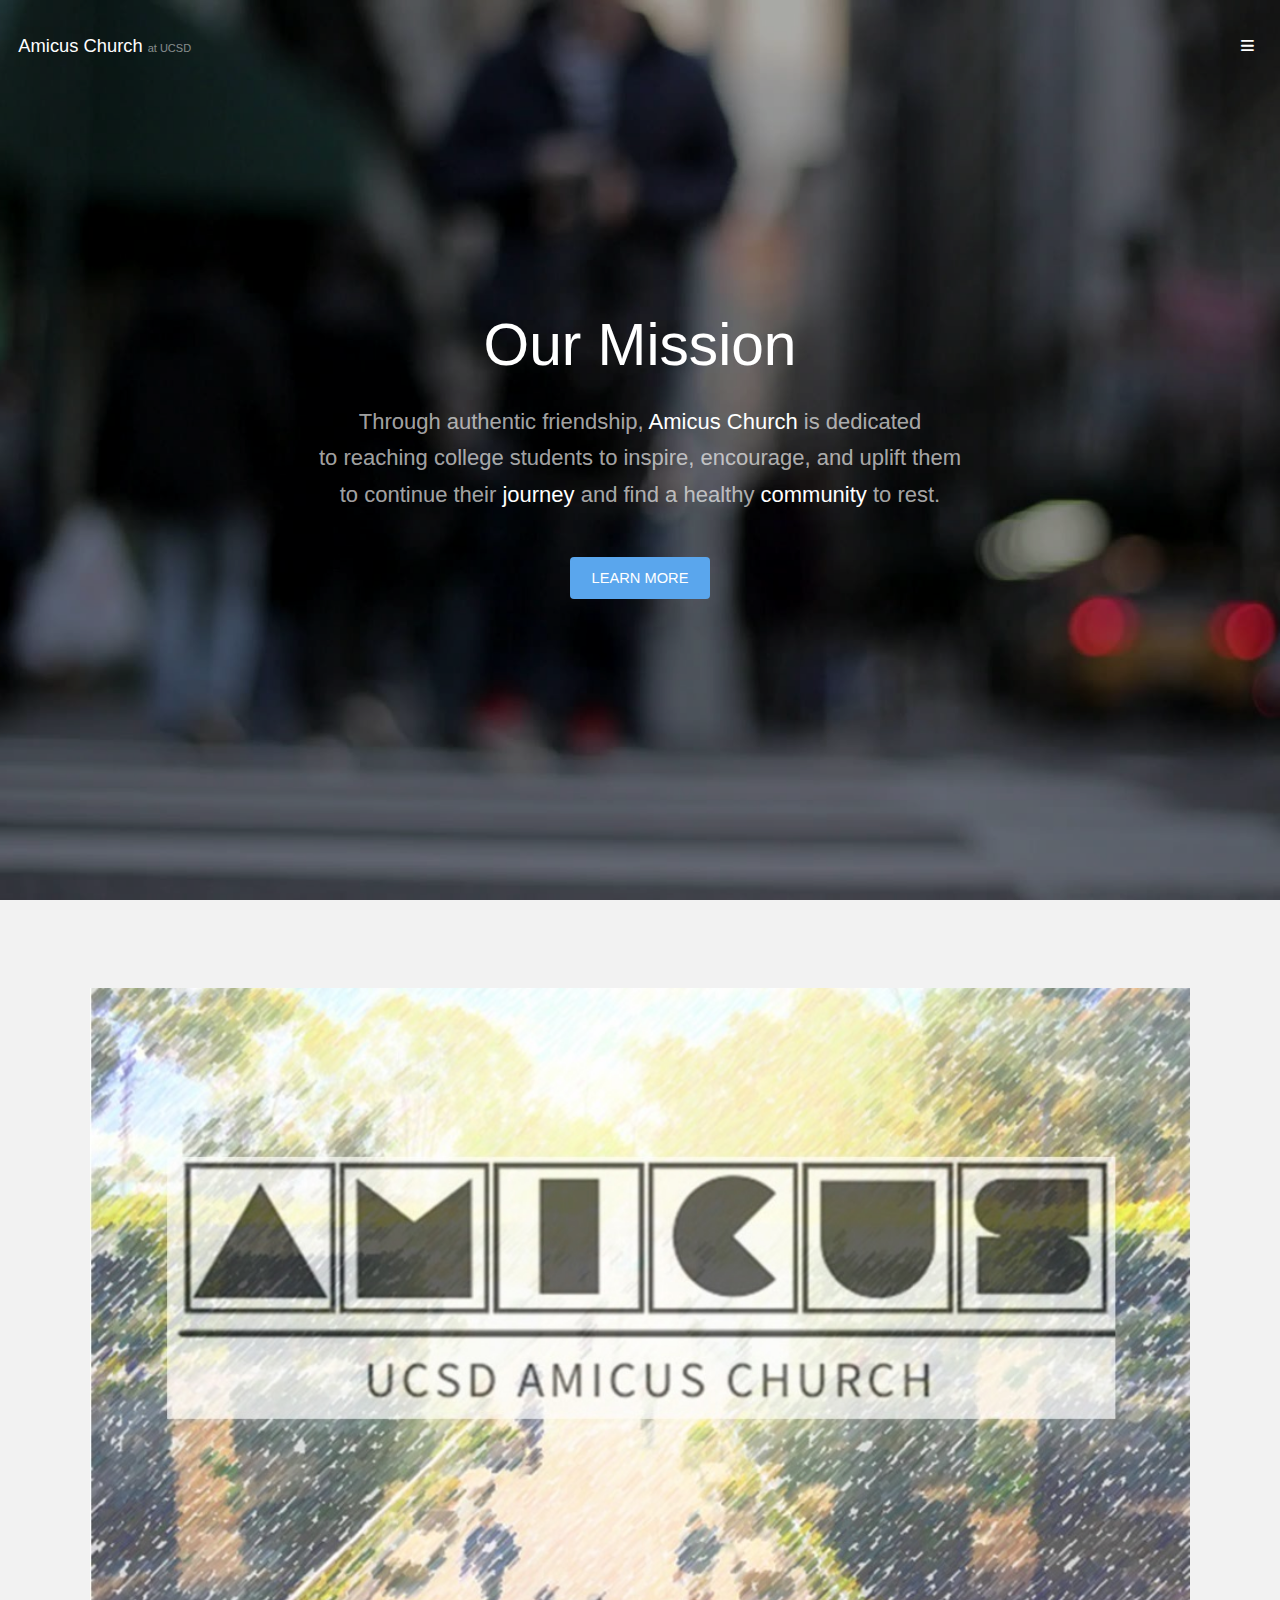
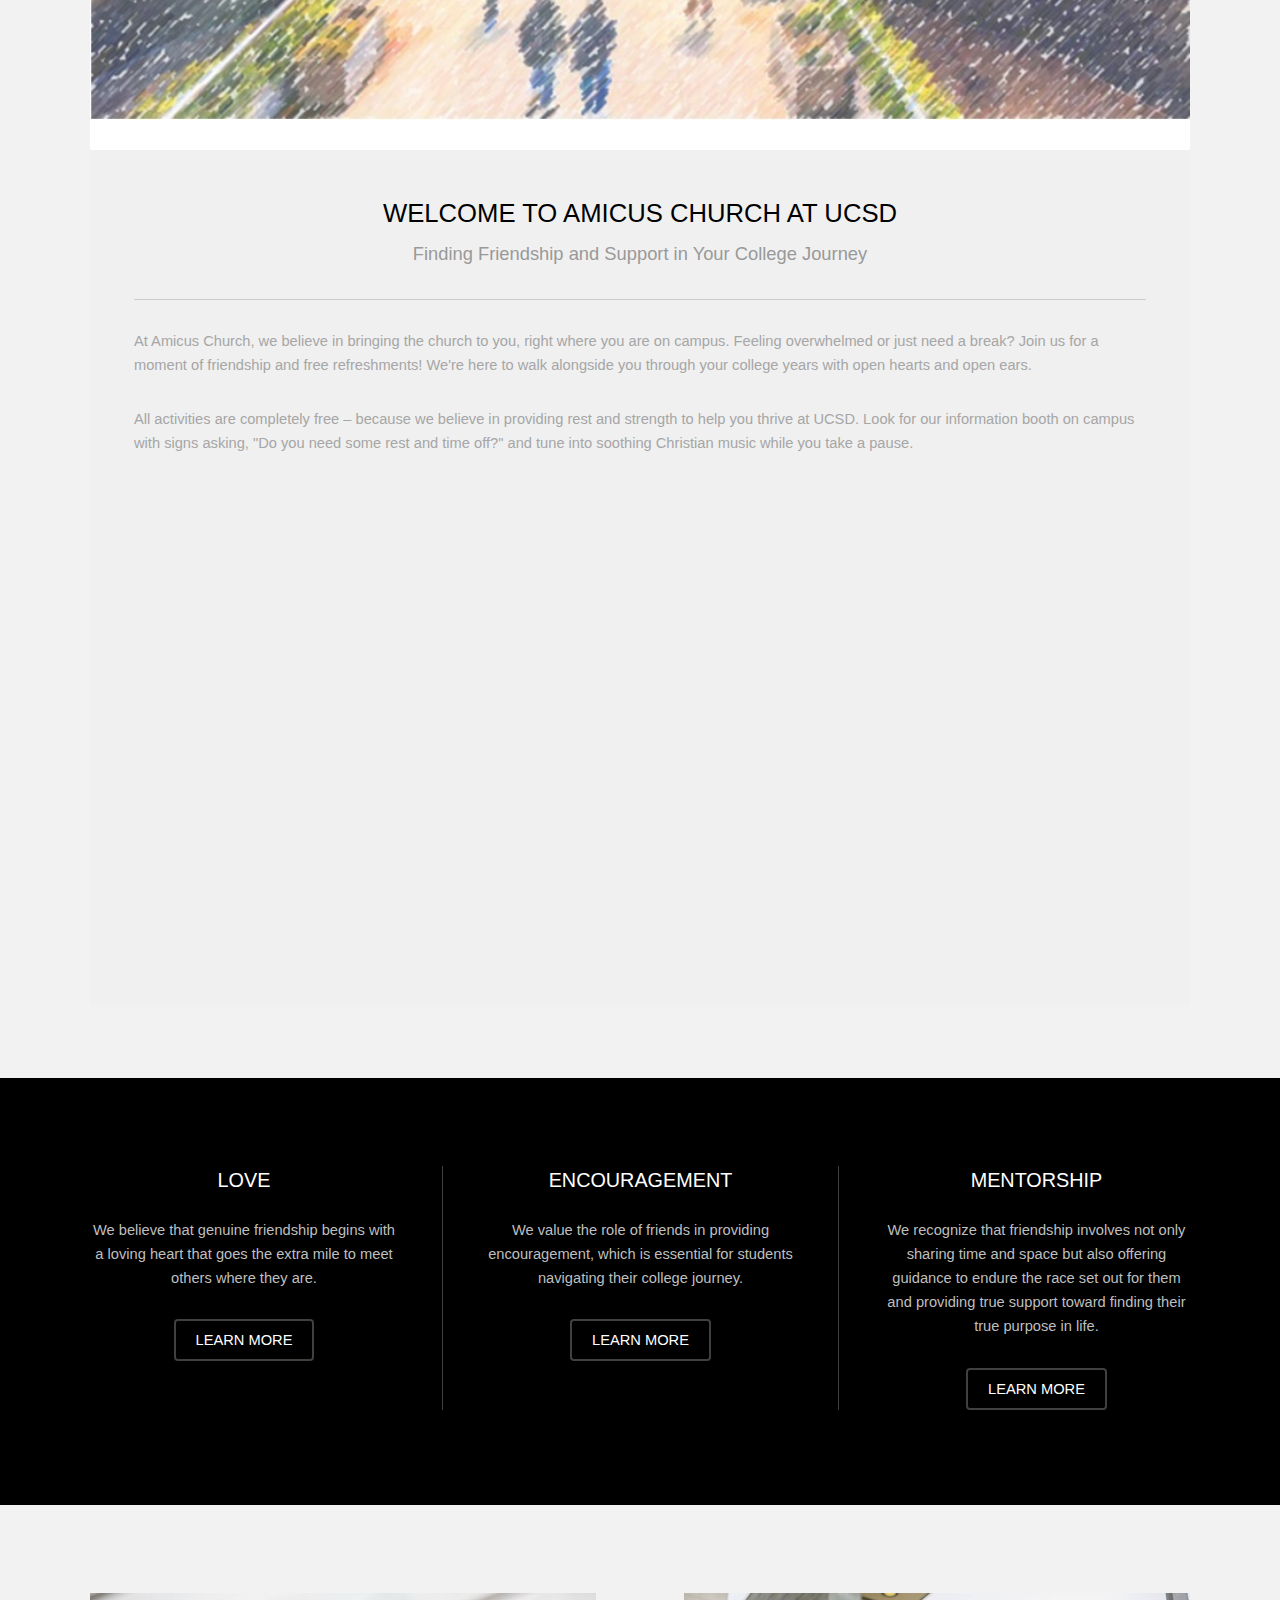
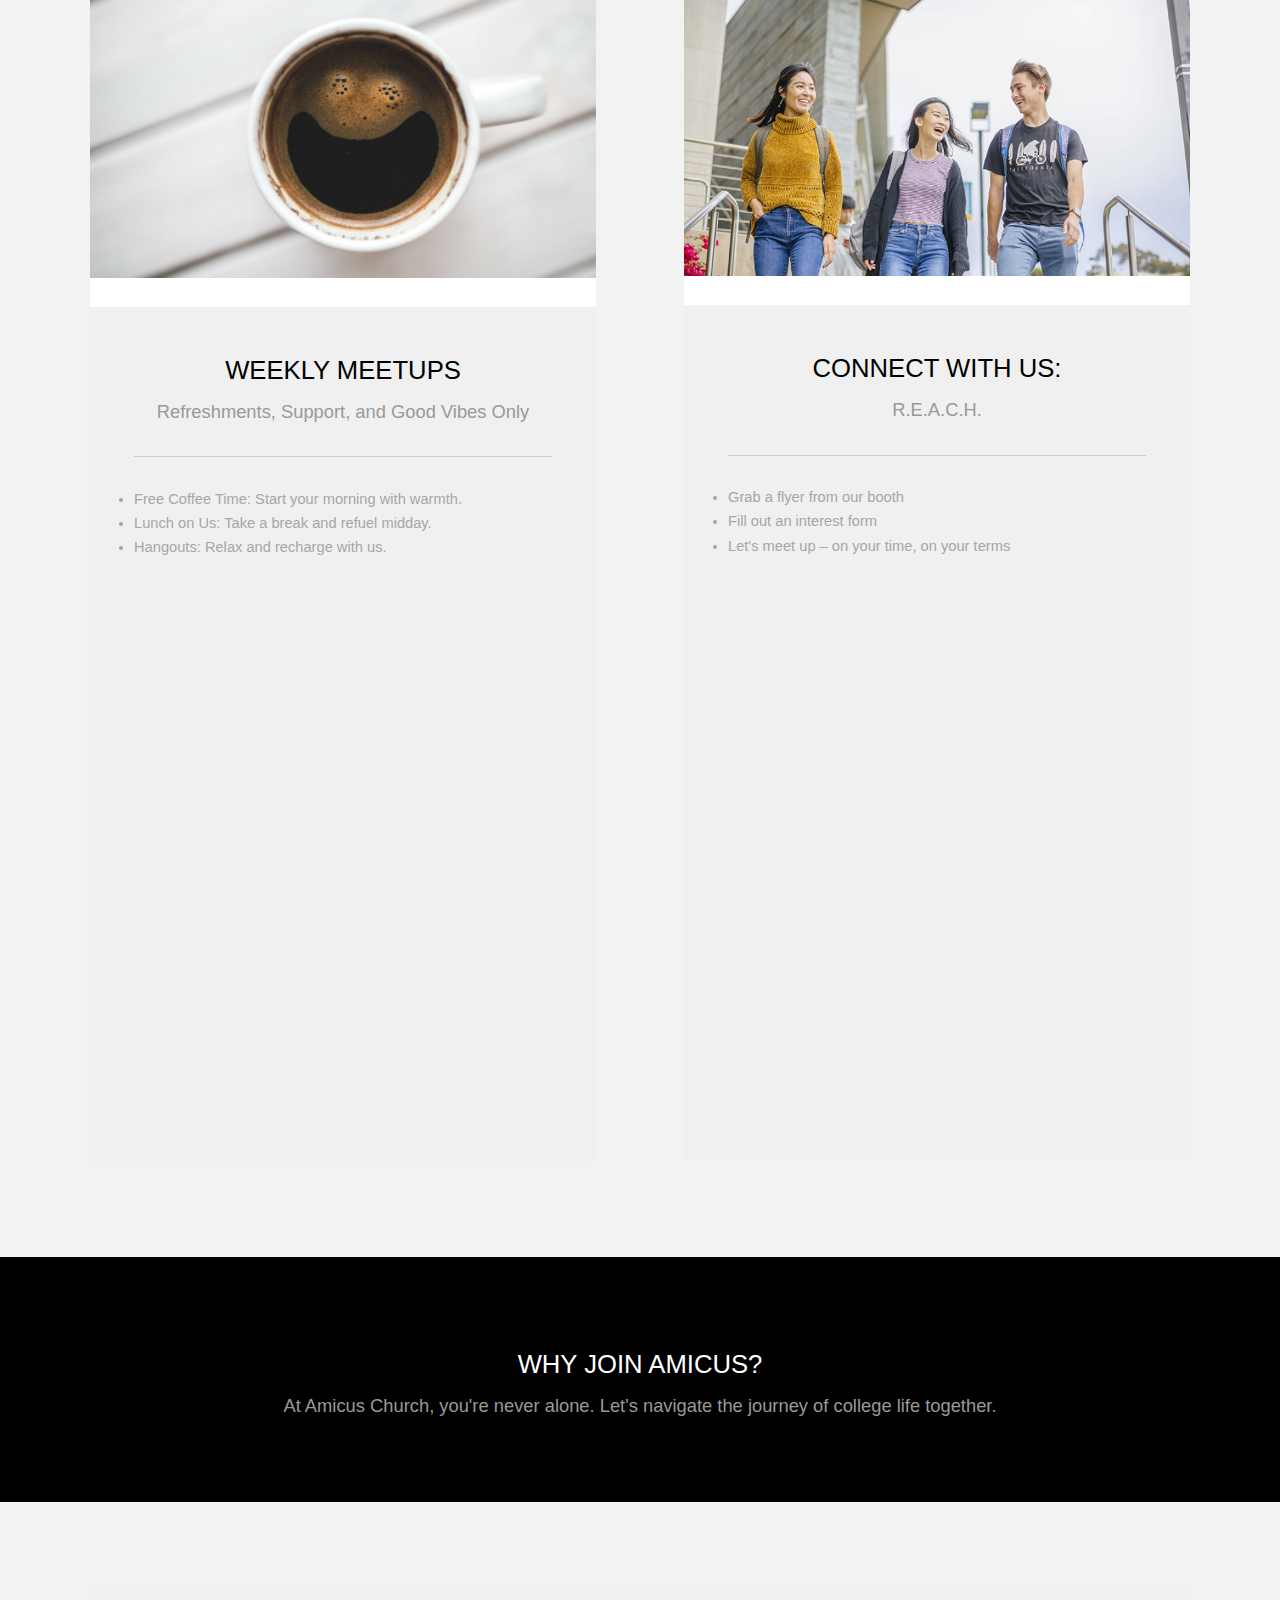
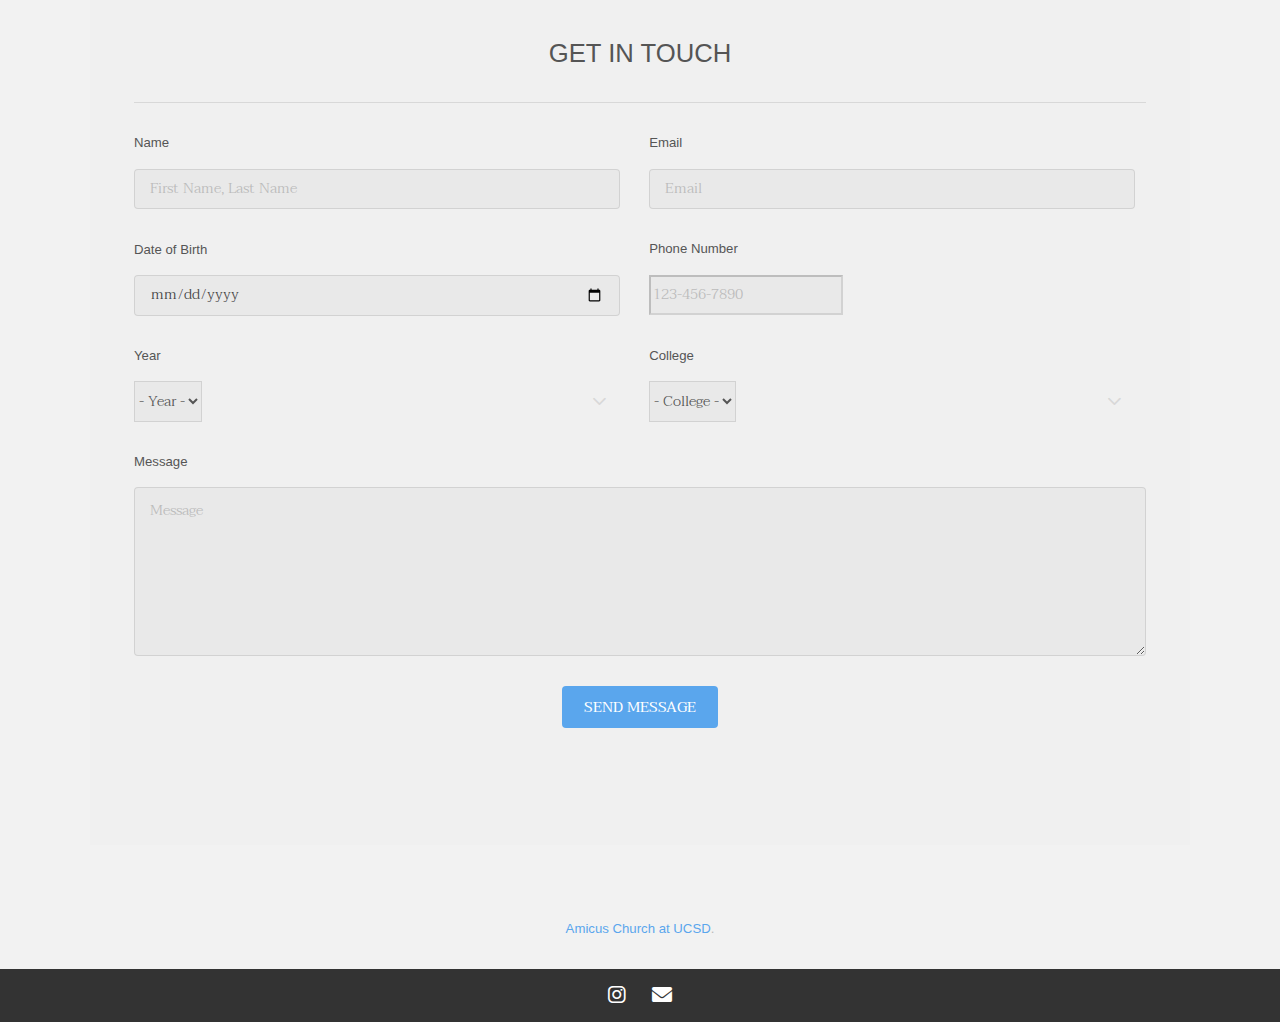
==== commit d9911dc0: "updated index.html" ====
--- a/index.html
+++ b/index.html
@@ -19,16 +19,16 @@
 			formats to work correctly.
 		--><section id="banner" data-video="images/banner"><div class="inner">
 					<h1>Our Mission</h1>
-					<p>Through authentic friendship, <a href="https://templated.co/">Amicus Church</a> is dedicated <br>to reaching college students 
-					to inspire, encourage, and uplift them <br>to continue their <a href="https://templated.co/license">journey</a> and 
-					find a healthy <a href="https://templated.co/license">community</a> to rest.</p>
+					<p>Through authentic friendship, <a href="about.html">Amicus Church</a> is dedicated <br>to reaching college students 
+					to inspire, encourage, and uplift them <br>to continue their <a href="about.html">journey</a> and 
+					find a healthy <a href="about.html">community</a> to rest.</p>
 					<a href="#one" class="button special scrolly">Learn More</a>
 				</div>
 			</section><!-- One --><section id="one" class="wrapper style2"><div class="inner">
 					<div>
 						<div class="box">
 							<div class="image fit">
-								<img src="images/pic01.jpg" alt="" width="1000" height="500"></div>
+								<img src="images/pic01.jpg" alt="" width="957" height="637"></div>
 							<div class="content">
 								<header class="align-center"><h2>Welcome to Amicus Church at UCSD</h2>
 									<p>Finding Friendship and Support in Your College Journey</p>
@@ -43,17 +43,17 @@
 						<div>
 							<header><h3>Love</h3>
 							</header><p>We believe that genuine friendship begins with a loving heart that goes the extra mile to meet others where they are.</p>
-							<ul class="actions"><li><a href="#" class="button alt">Learn More</a></li>
+							<ul class="actions"><li><a href="team.html" class="button alt">Learn More</a></li>
 							</ul></div>
 						<div>
 							<header><h3>Encouragement</h3>
 							</header><p>We value the role of friends in providing encouragement, which is essential for students navigating their college journey.</p>
-							<ul class="actions"><li><a href="#" class="button alt">Learn More</a></li>
+							<ul class="actions"><li><a href="team.html" class="button alt">Learn More</a></li>
 							</ul></div>
 						<div>
 							<header><h3>Mentorship</h3>
 							</header><p>We recognize that friendship involves not only sharing time and space but also offering guidance to endure the race set out for them and providing true support toward finding their true purpose in life.</p>
-							<ul class="actions"><li><a href="#" class="button alt">Learn More</a></li>
+							<ul class="actions"><li><a href="team.html" class="button alt">Learn More</a></li>
 							</ul></div>
 					</div>
 				</div>
--- a/assets/css/main.css
+++ b/assets/css/main.css
@@ -1800,8 +1800,9 @@
 /* Box */
 
 	.box {
-		margin-bottom: 2rem;
+		margin-bottom: 1rem;
 		background: #FFF;
+		border-color: rgba(144, 144, 144, 0.25);
 	}
 
 		.box .content {
@@ -1813,25 +1814,25 @@
 		.box > :last-child > :last-child > :last-child {
 			margin-bottom: 0;
 		}
-
+/*
 		.box.alt {
 			border: 0;
 			border-radius: 0;
 			padding: 0;
 		}
-
+*/
 		@media screen and (max-width: 736px) {
 
 			.box .content {
-				padding: 2rem;
-			}
-
-		}
-
+				padding: 1.5rem;
+			}
+
+		}
+/*
 	.box {
 		border-color: rgba(144, 144, 144, 0.25);
 	}
-
+*/
 /* Button */
 
 	input[type="submit"],
@@ -3671,7 +3672,6 @@
 			right: 0;
 			text-align: right;
 			top: 0;
-			vertical-align: middle;
 			width: 7em;
 		}
 
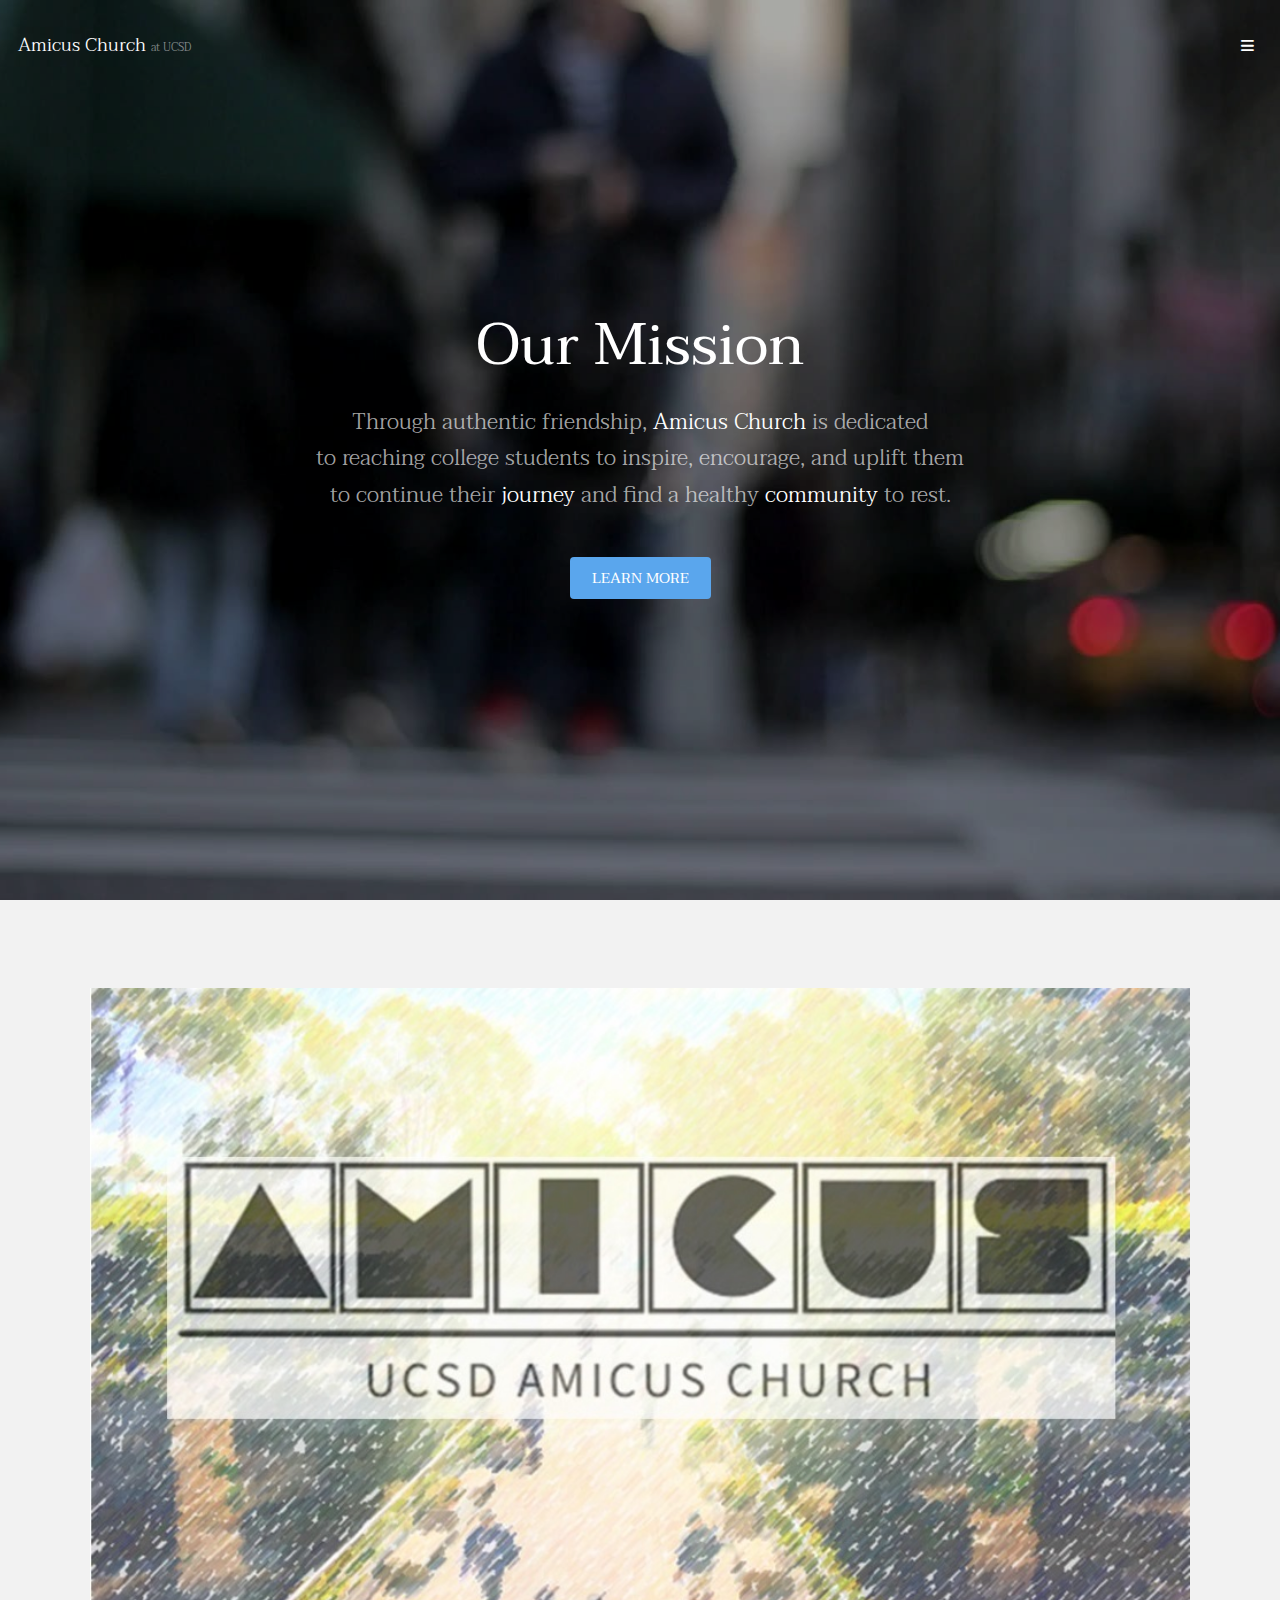
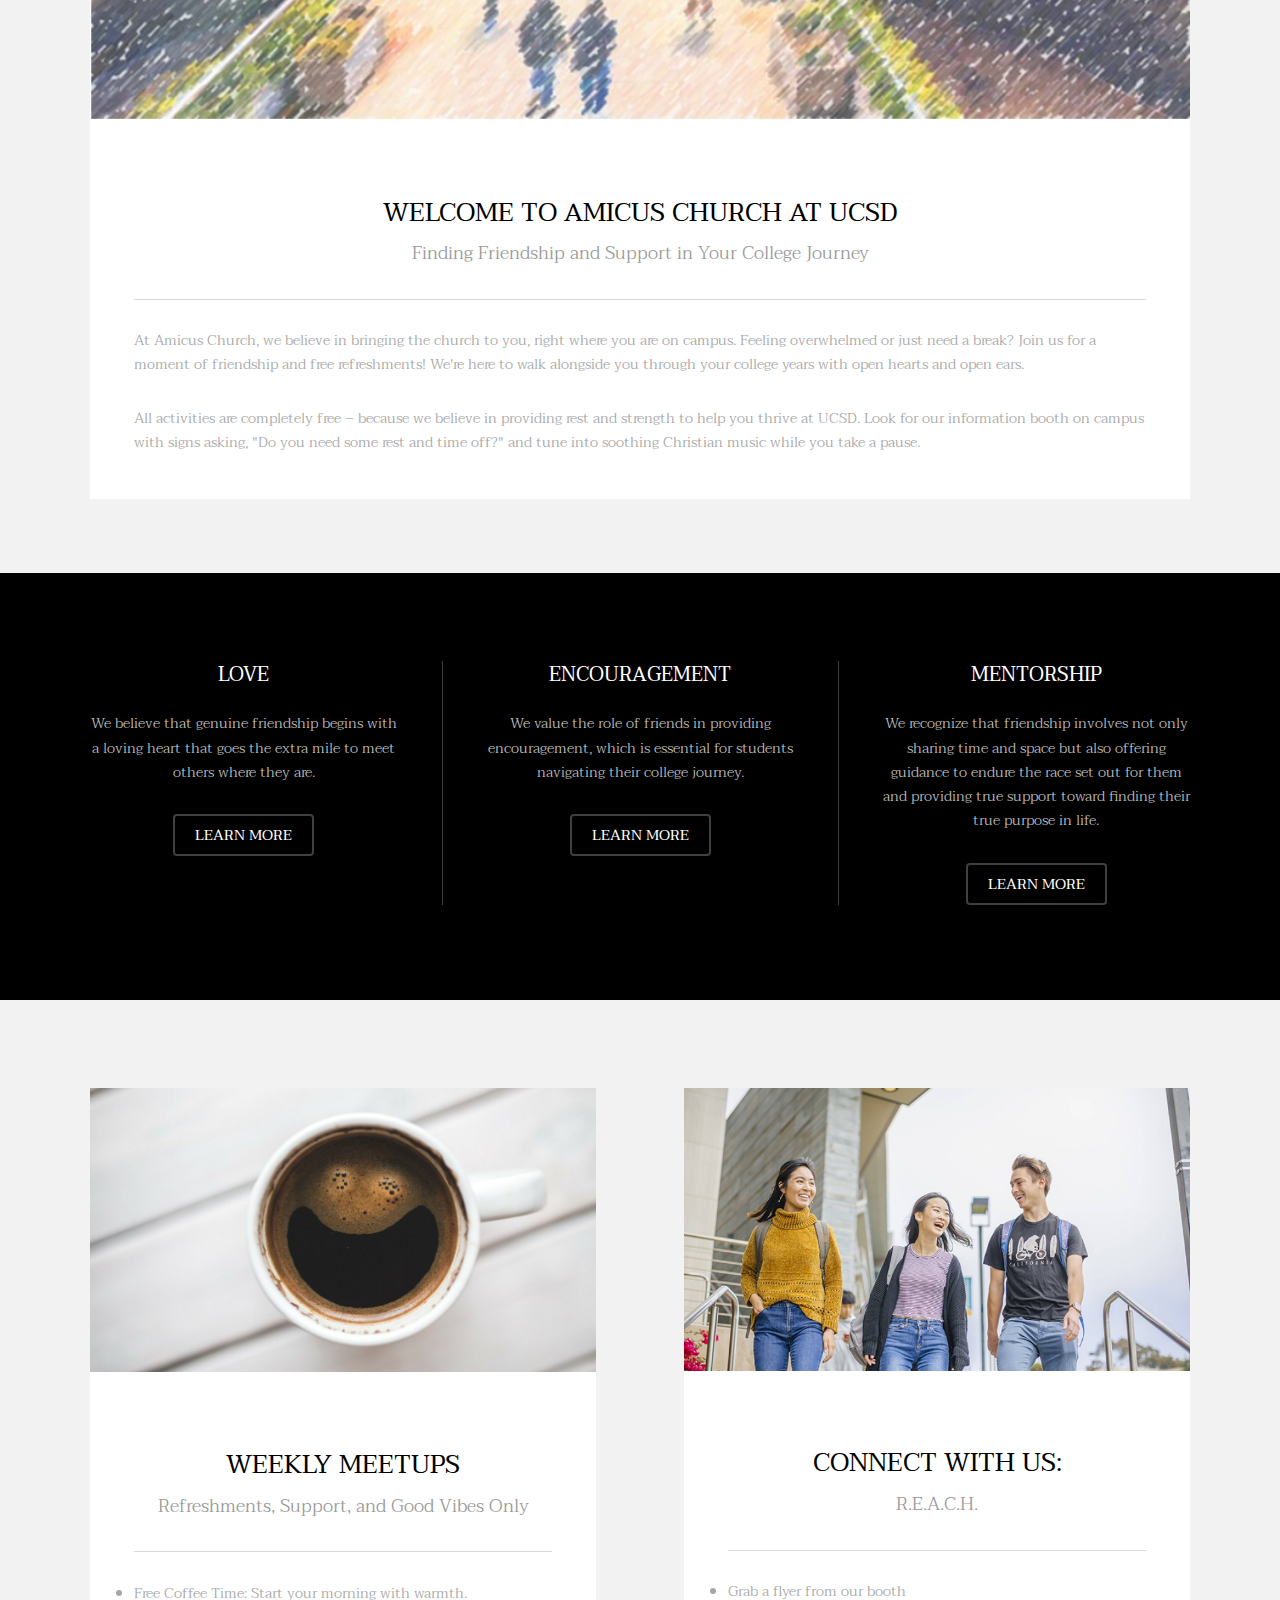
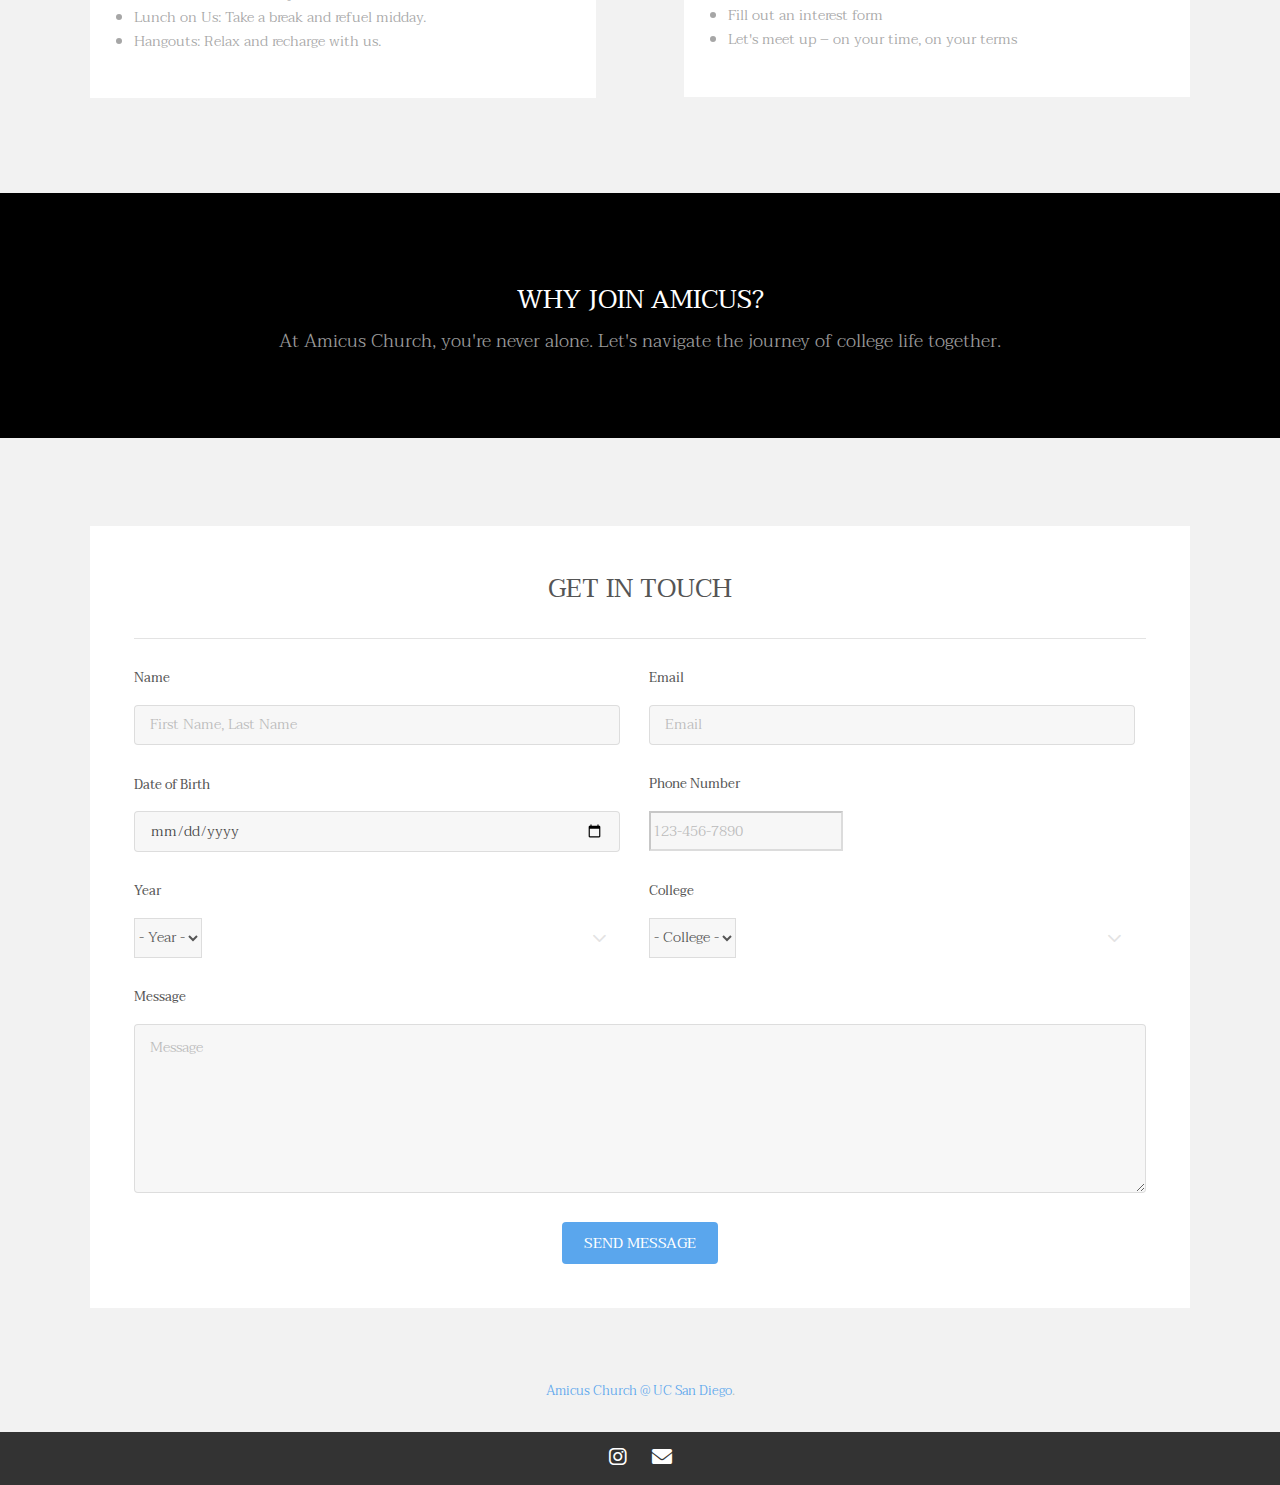
==== commit 26d130d2: "fixed bugs" ====
--- a/index.html
+++ b/index.html
@@ -136,7 +136,7 @@
 						</div>
 					</section></div>
 			</footer><div class="copyright">
-				<a href="index.html">Amicus Church <span>at UCSD</span></a>.
+				<a href="index.html">Amicus Church <span>@ UC San Diego</span></a>.
 			</div>
 			
 			<head>
@@ -145,16 +145,6 @@
 				<title>Contact Icons</title>
 				<link rel="stylesheet" href="https://cdnjs.cloudflare.com/ajax/libs/font-awesome/6.0.0-beta3/css/all.min.css">
 				<style>
-					body, html {
-						height: 100%;
-						margin: 0;
-						font-family: Arial, sans-serif;
-					}
-					.content {
-						min-height: 95vh;
-						padding: 20px;
-						background: #f0f0f0;
-					}
 					.contact-box {
 						width: 100%;
 						background: rgba(0, 0, 0, 0.8); /* Semi-transparent black background */
@@ -171,7 +161,7 @@
 						color: #007BFF; /* Color when mouse hovers over the icon */
 					}
 				</style>
-				</head>
+			</head>
 				<body>
 				<div class="contact-box">
 					<!-- Instagram Link -->
